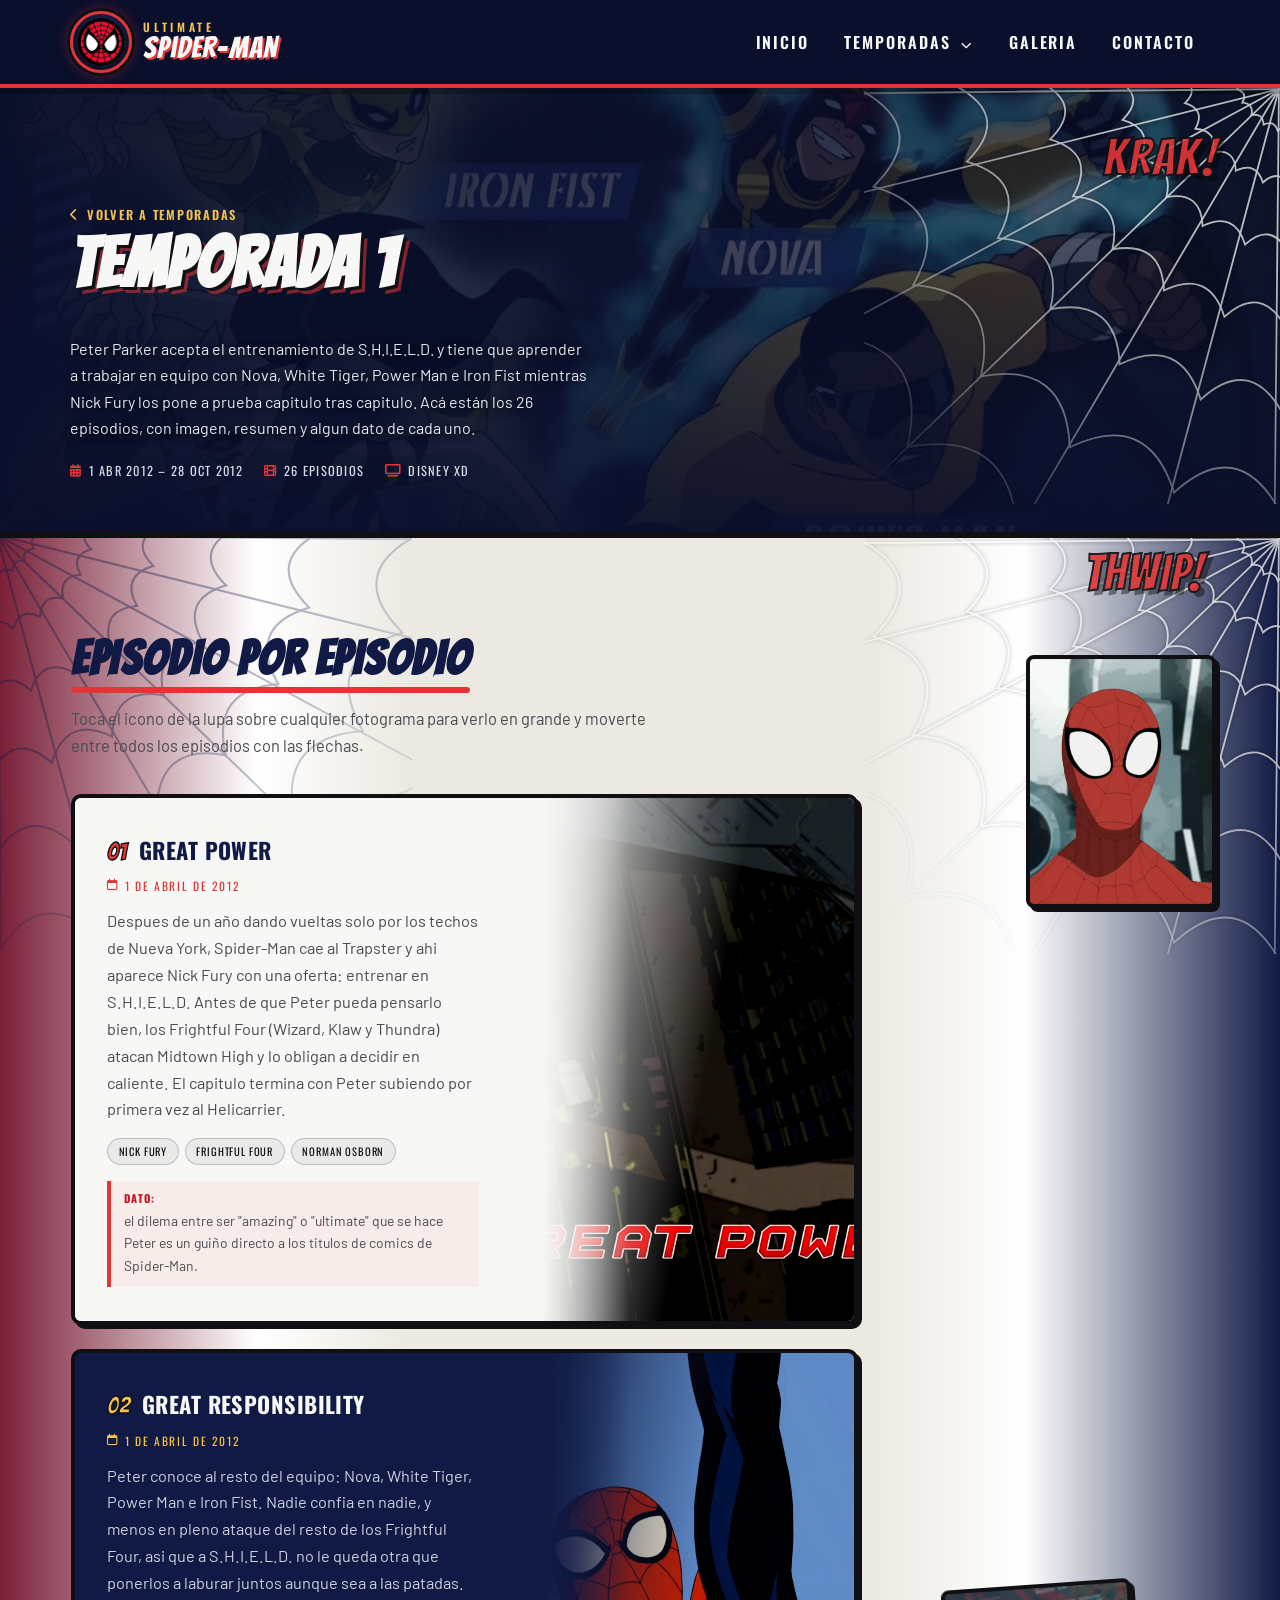
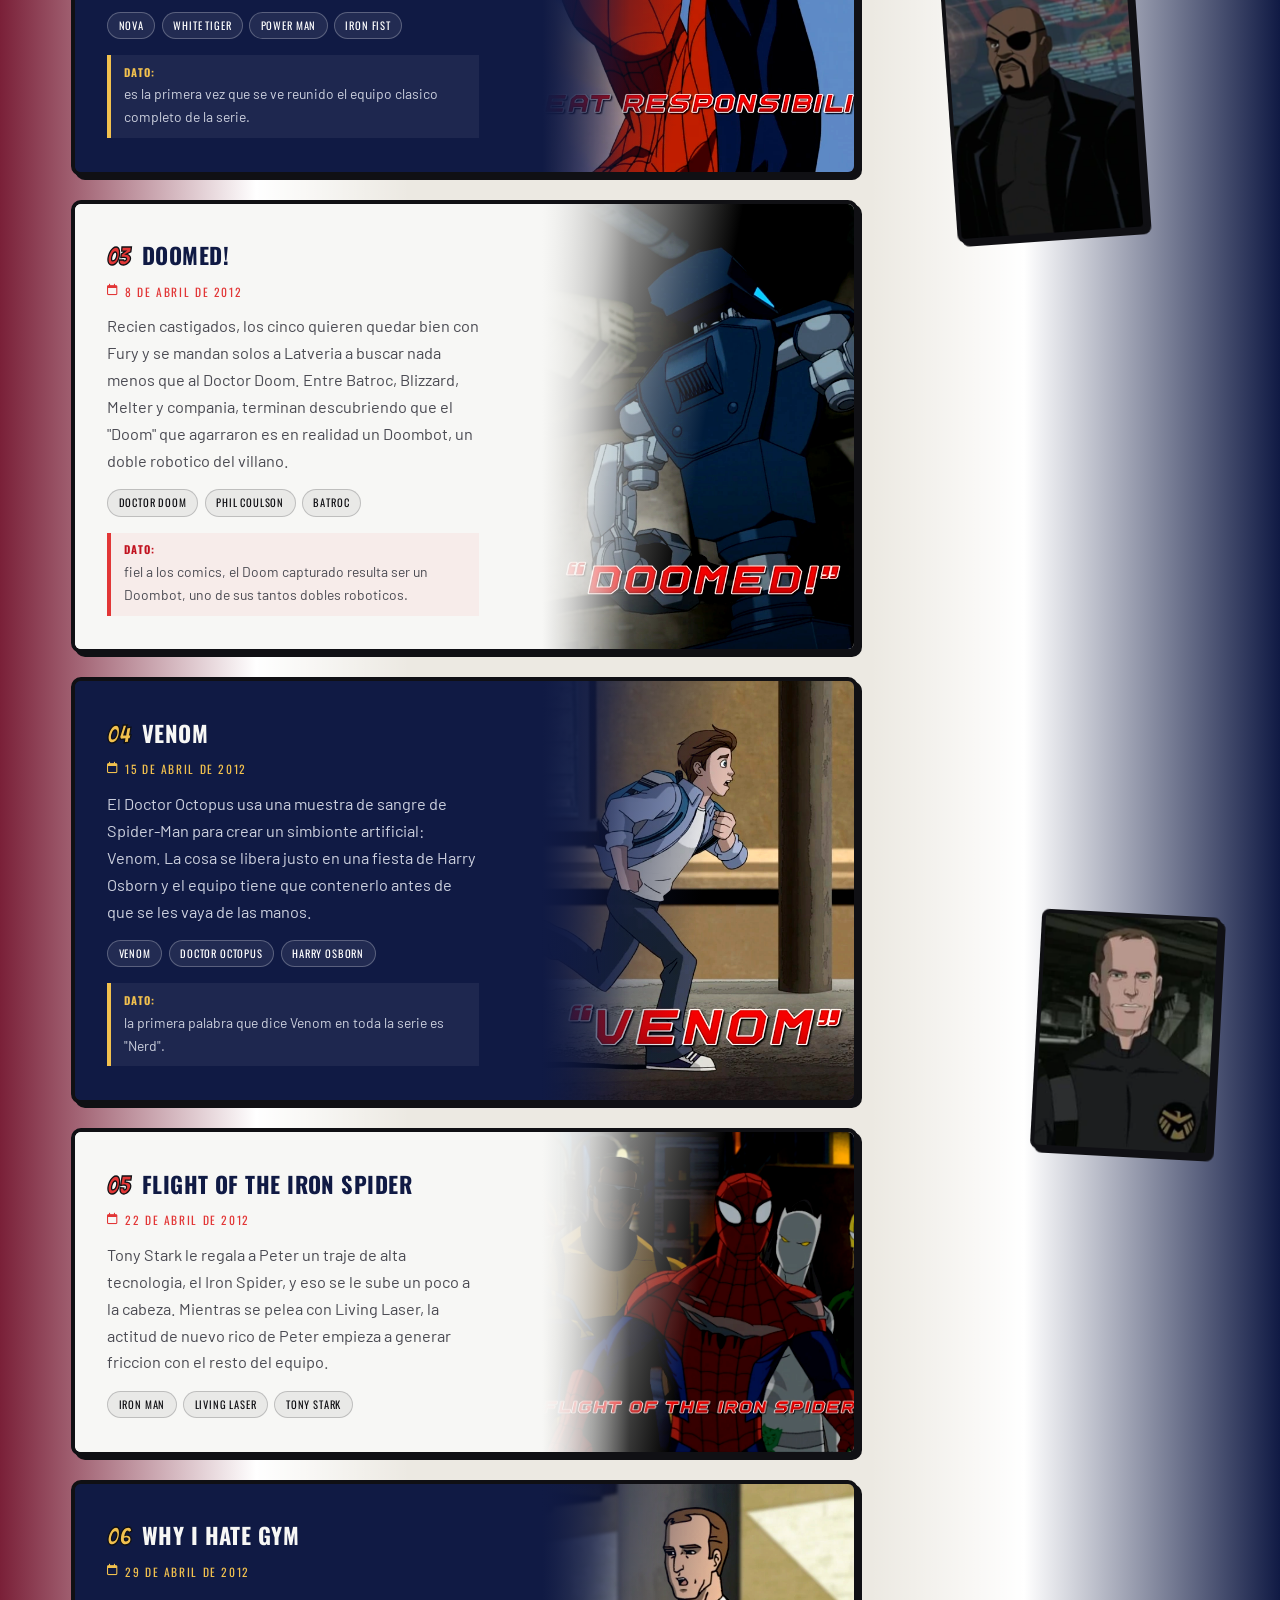
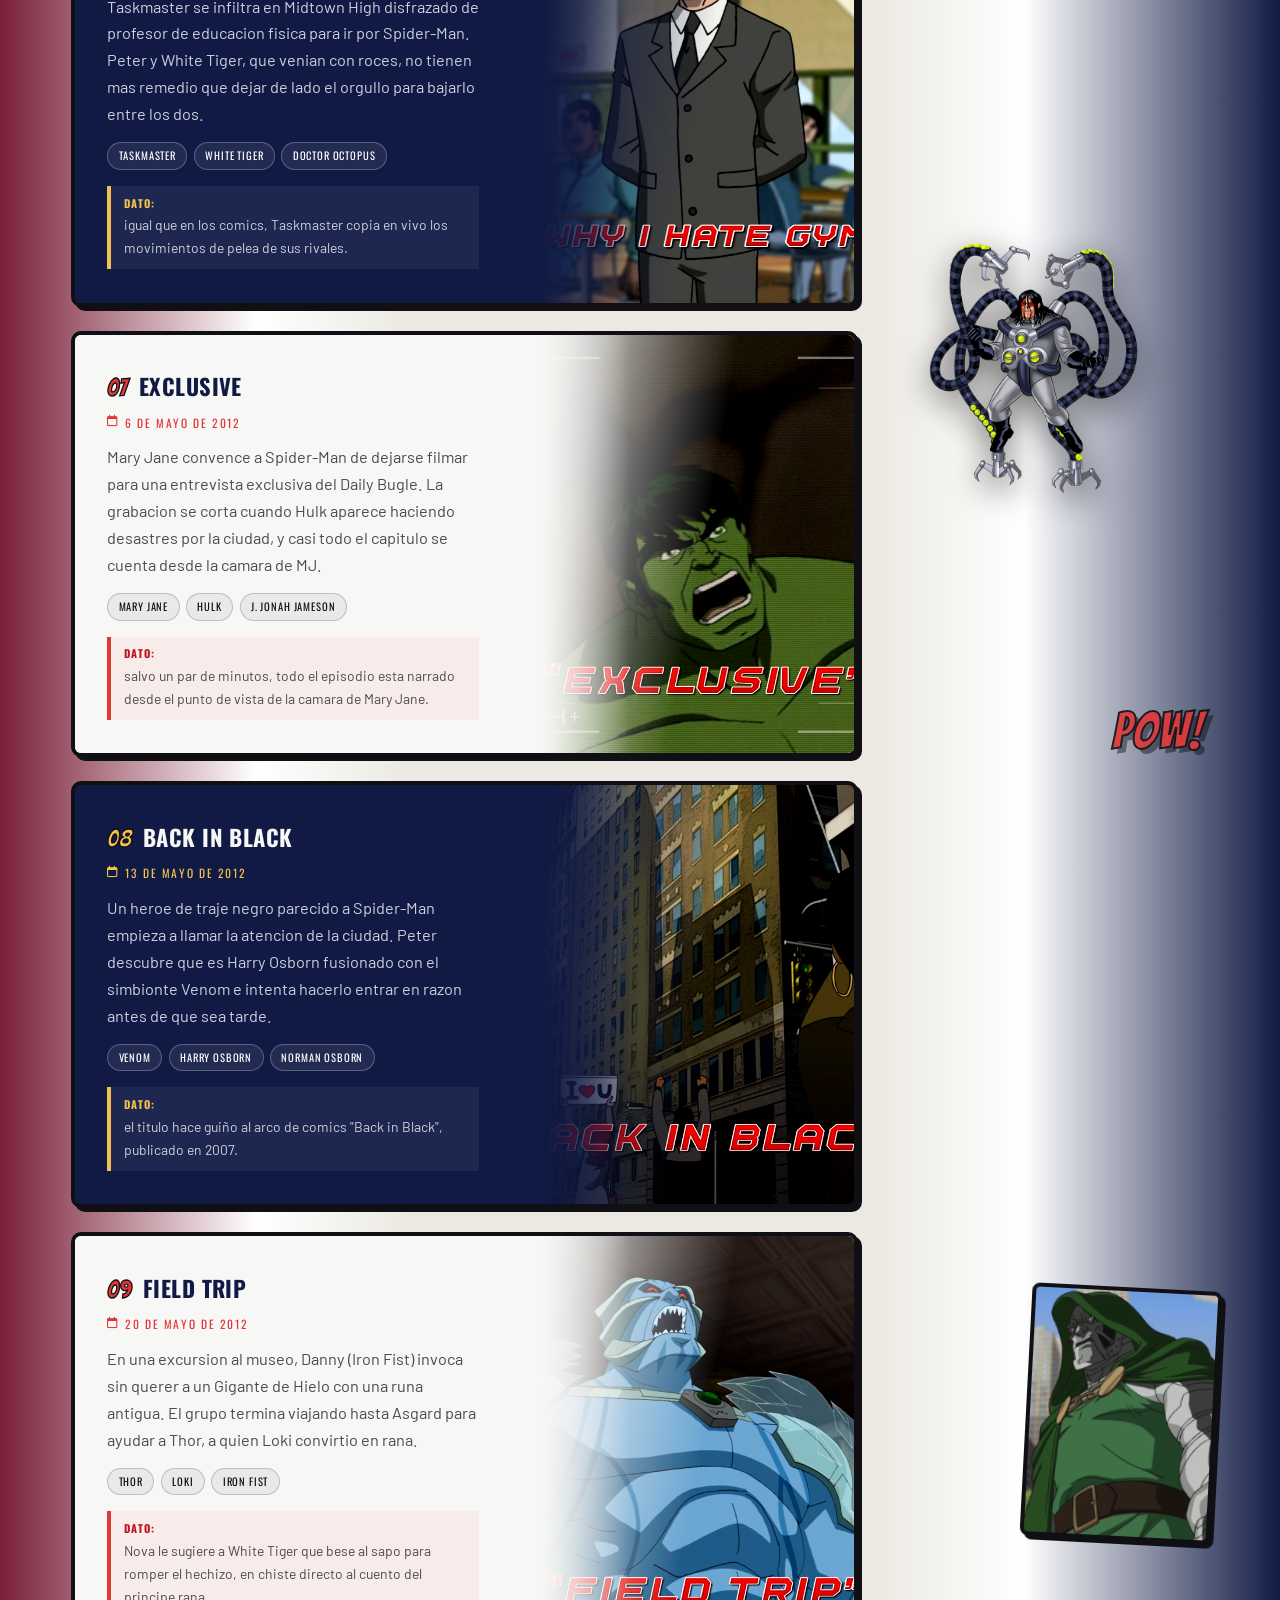
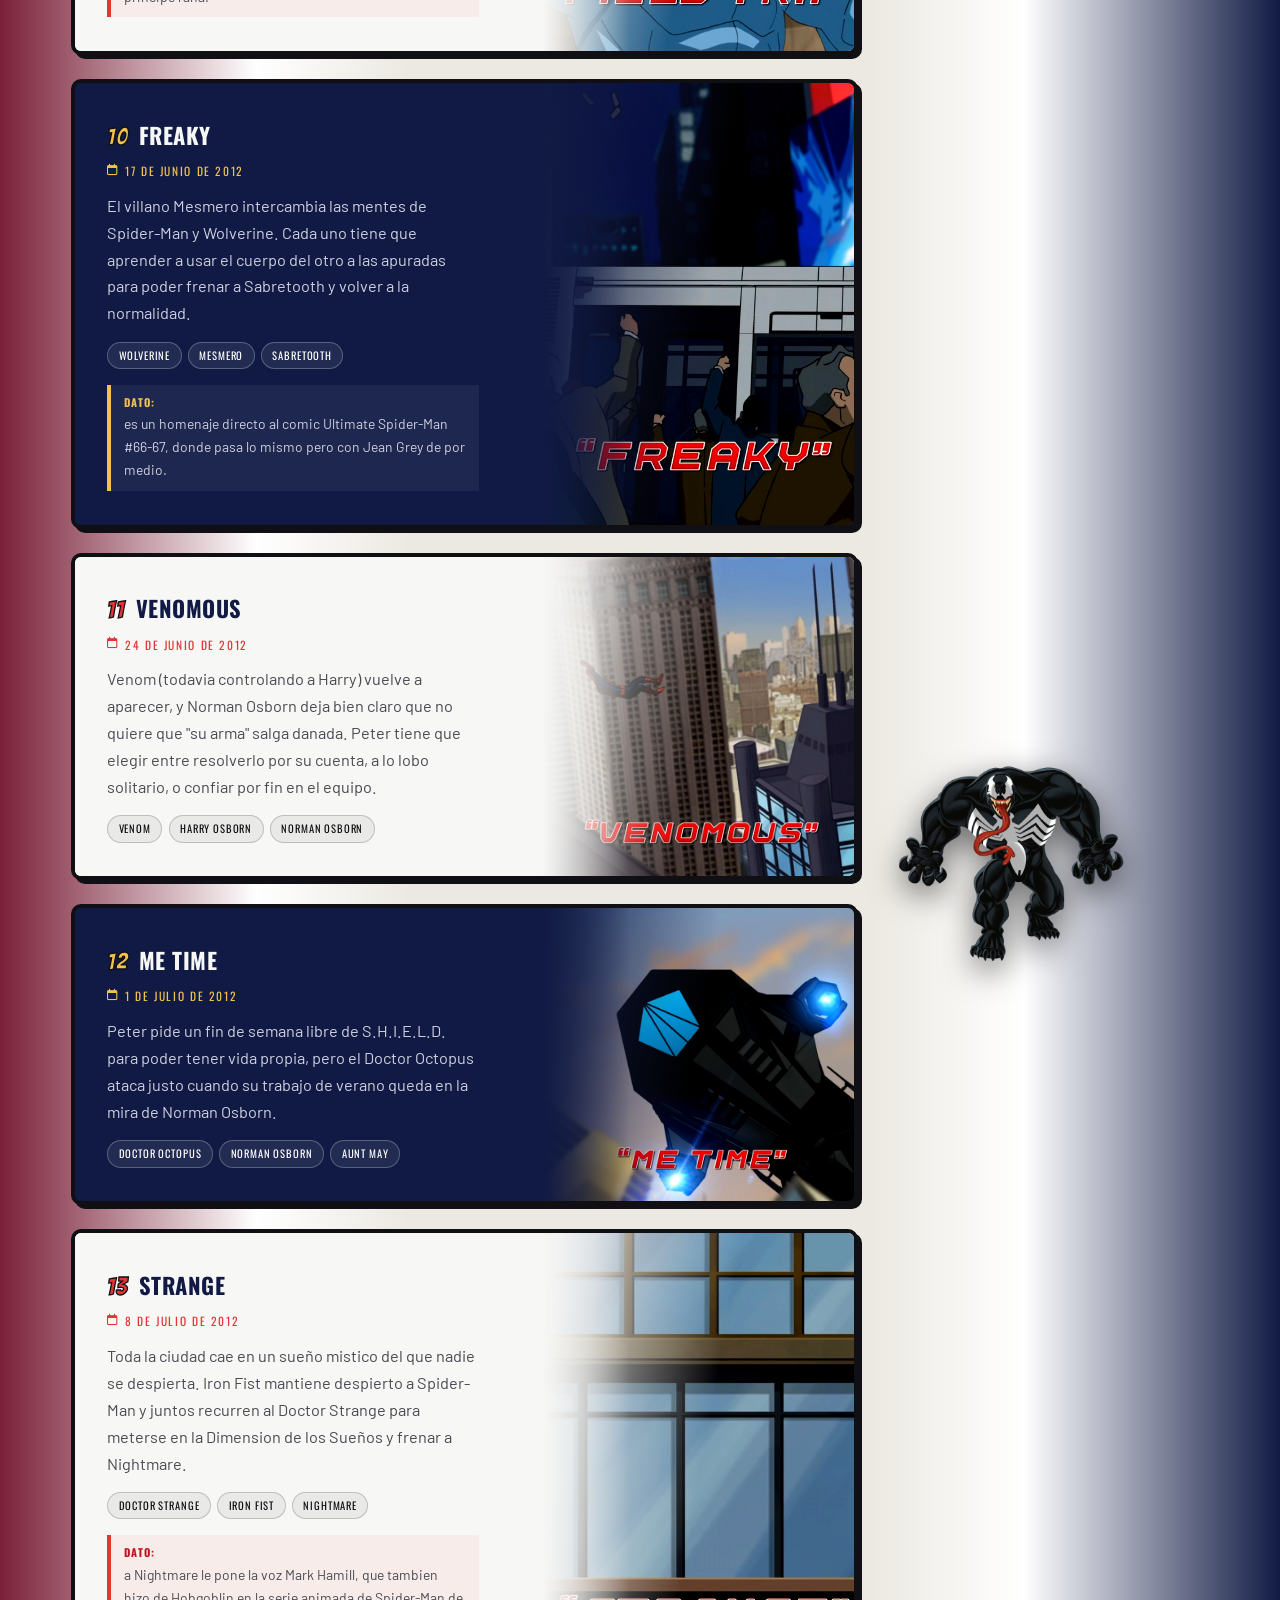
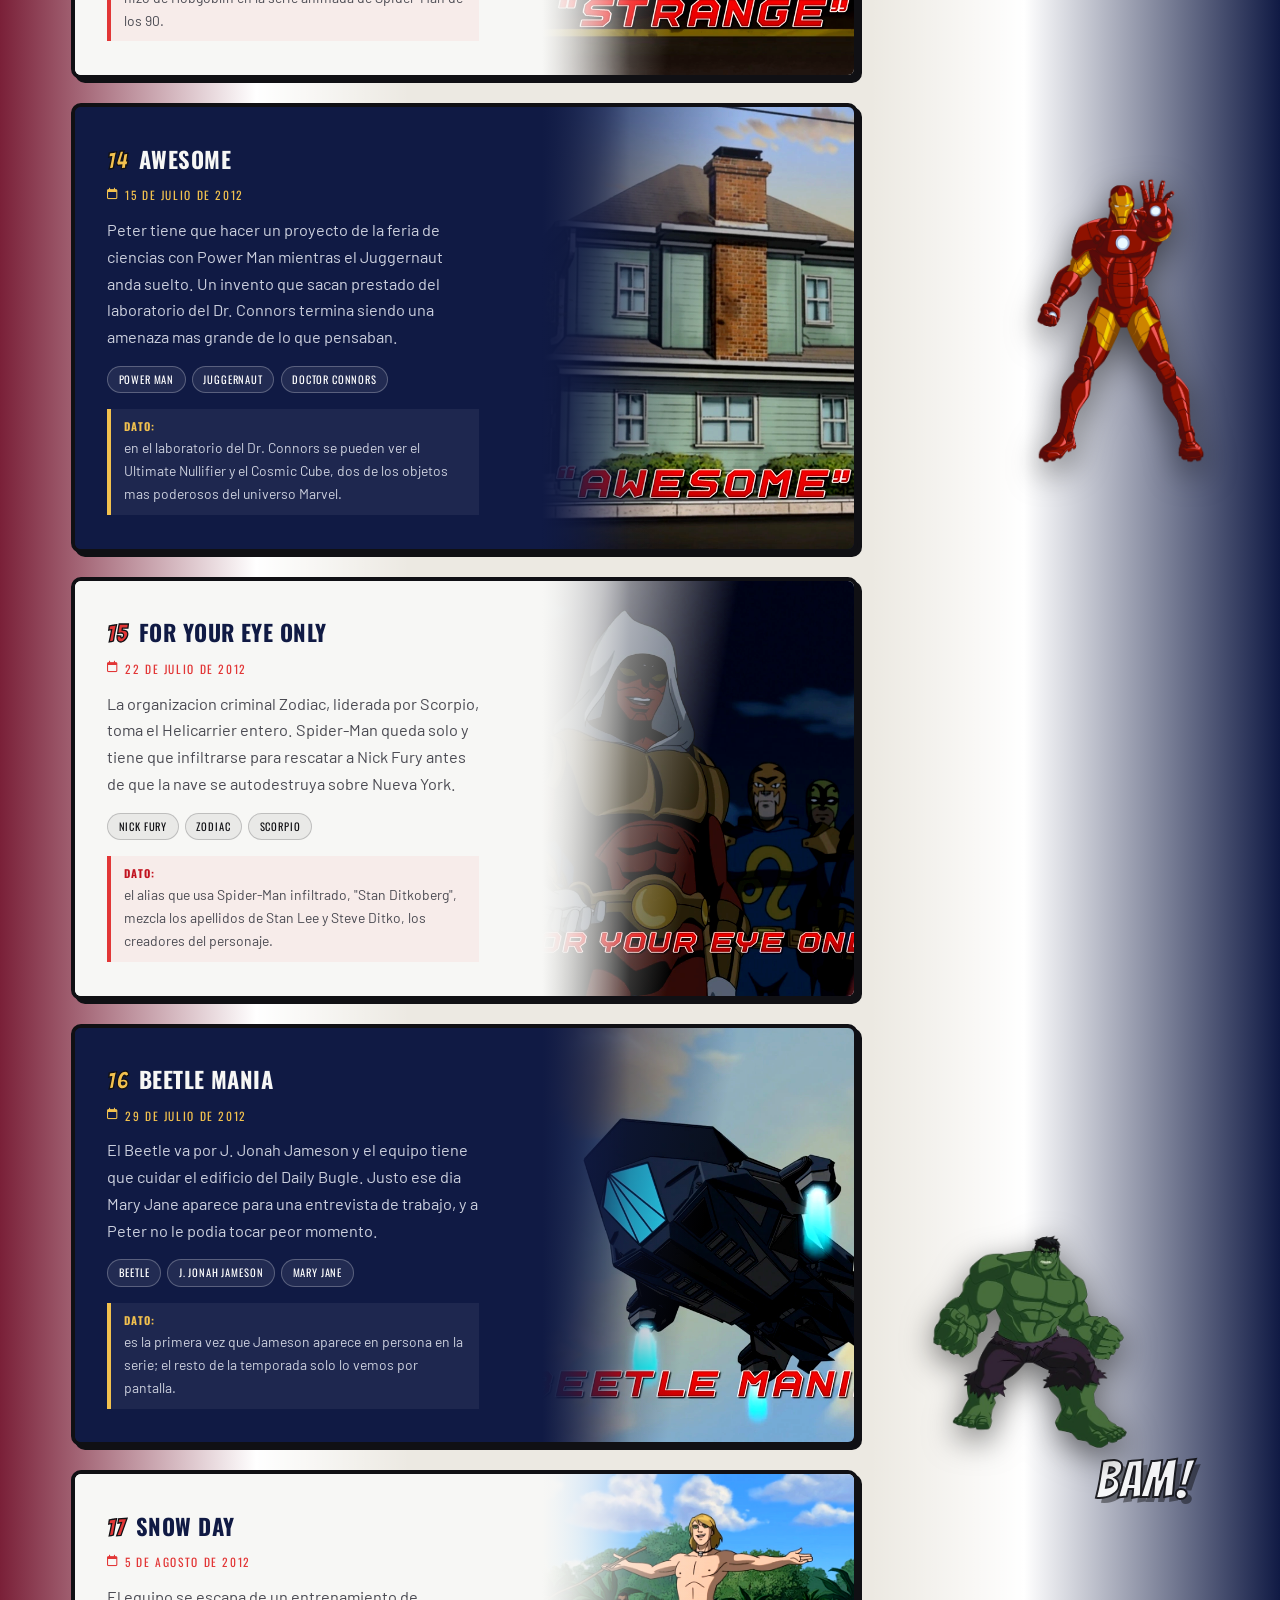
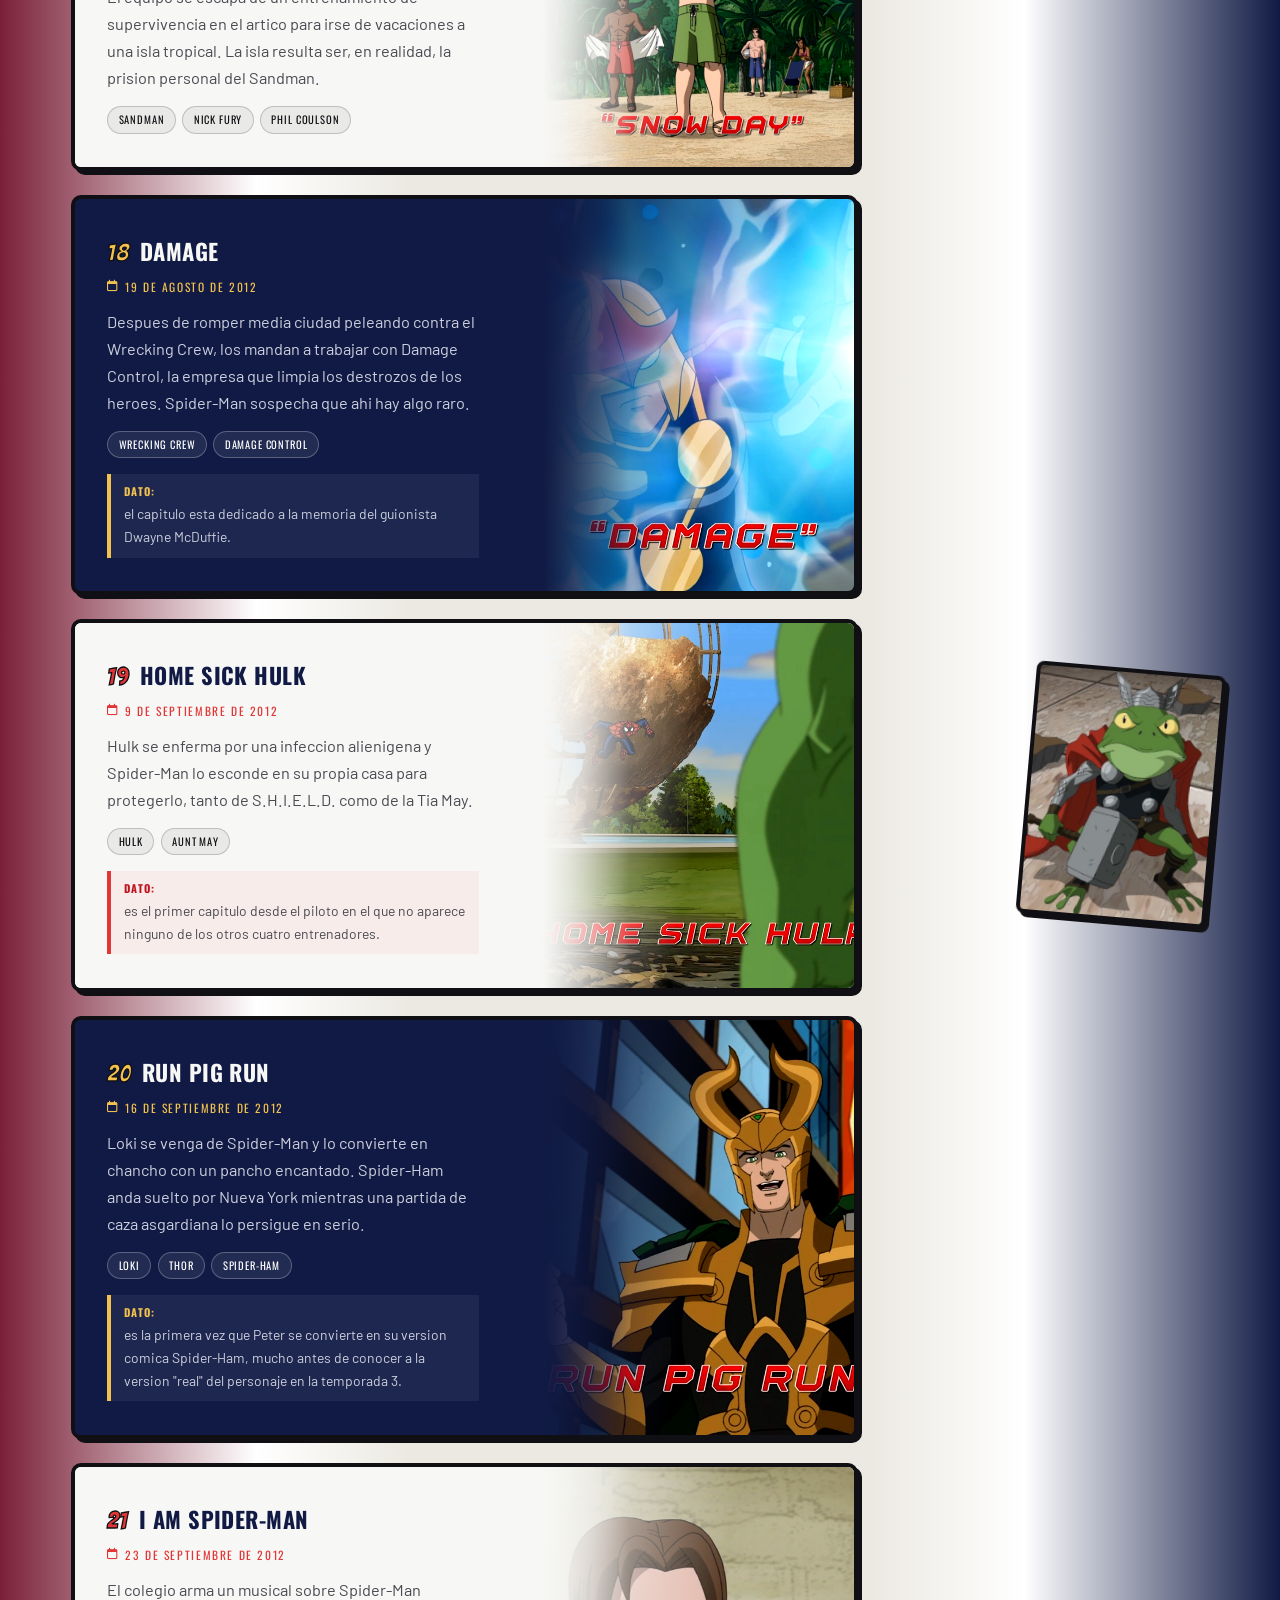
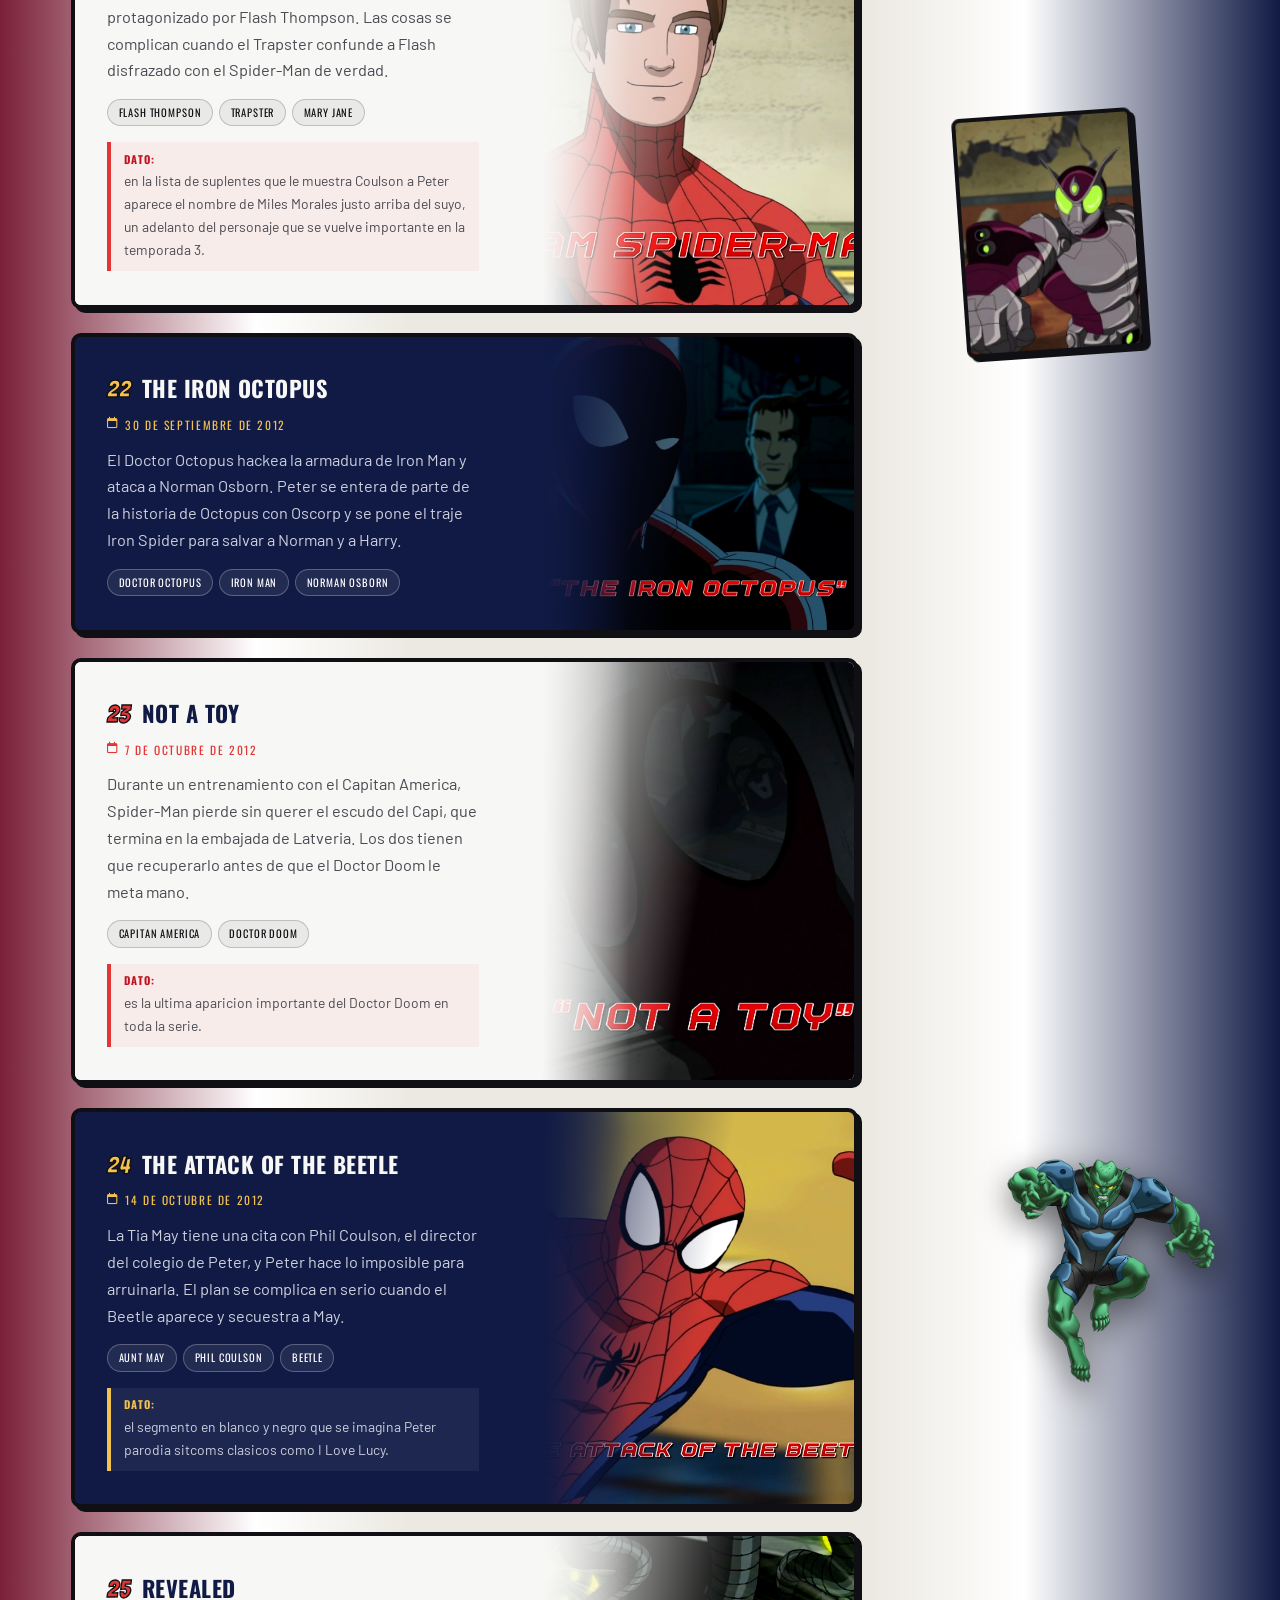
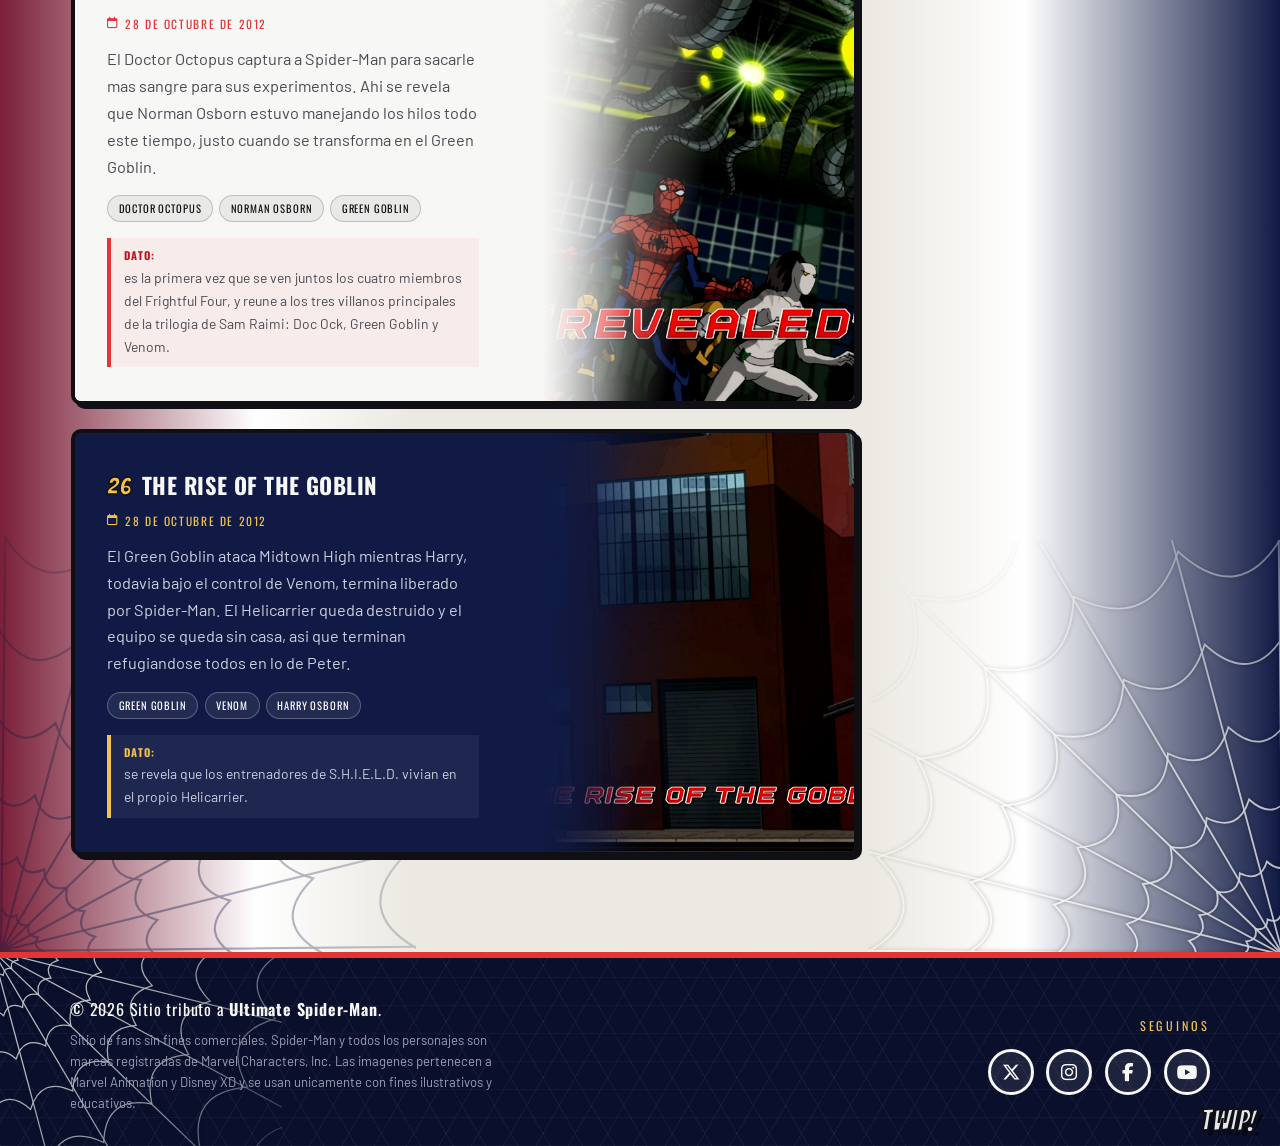
==== temporada-1.html @ b43d1f05 "Correccion Estructura" ====
<!DOCTYPE html>
<html lang="es">
<head>
  <meta charset="UTF-8">
  <meta name="viewport" content="width=device-width, initial-scale=1.0">
  <meta name="description" content="Temporada 1 de Ultimate Spider-Man (2012): los 26 episodios con imagenes, sinopsis y datos curiosos de cada uno.">
  <meta name="author" content="Julian Martinez">
  <title>Temporada 1 | Ultimate Spider-Man (2012)</title>

  <!-- Tipografias: Bangers (titulos comic) + Oswald (subtitulos) + Barlow (texto) -->
  <link rel="preconnect" href="https://fonts.googleapis.com">
  <link rel="preconnect" href="https://fonts.gstatic.com" crossorigin>
  <link href="https://fonts.googleapis.com/css2?family=Bangers&family=Oswald:wght@400;600;700&family=Barlow:ital,wght@0,400;0,500;0,700;1,400&display=swap" rel="stylesheet">

  <!-- FontAwesome (iconos) -->
  <link rel="stylesheet" href="https://cdnjs.cloudflare.com/ajax/libs/font-awesome/6.5.2/css/all.min.css">

  <!-- Hoja de estilos principal + la especifica de temporadas -->
  <link rel="stylesheet" href="css/estilos.css">
  <link rel="stylesheet" href="css/temporada.css">
  <link rel="icon" href="img/logo-chibi.webp" type="image/webp">
</head>
<body>

<a class="salto-contenido" href="#hero">Saltar al contenido</a>

<!-- ============ CABECERA ============ -->
<header class="encabezado" id="encabezado">
  <div class="contenedor encabezado__caja">

    <a class="logo" href="index.html#inicio" aria-label="Ultimate Spider-Man - Inicio">
      <span class="logo__circulo">
        <img src="img/logo-chibi.webp" alt="Mascara de Spider-Man dibujada">
      </span>
      <span class="logo__texto">
        <strong>Ultimate</strong>
        <em>Spider-Man</em>
      </span>
    </a>

    <button class="menu-btn" id="menuBtn" aria-expanded="false" aria-controls="navPrincipal" aria-label="Abrir menu de navegacion">
      <span class="menu-btn__barra"></span>
      <span class="menu-btn__barra"></span>
      <span class="menu-btn__barra"></span>
    </button>

    <nav class="nav" id="navPrincipal">
      <ul class="nav__lista">
        <li><a class="nav__enlace" href="index.html#inicio">Inicio</a></li>
        <li class="nav__item">
          <a class="nav__enlace" href="index.html#temporadas">Temporadas <i class="fa-solid fa-chevron-down nav__flecha" aria-hidden="true"></i></a>
          <ul class="nav__submenu" aria-label="Las cuatro temporadas">
            <li><a class="nav__subenlace" href="temporada-1.html" aria-current="page">Temporada 1</a></li>
            <li><a class="nav__subenlace" href="index.html#temporada-2">Temporada 2</a></li>
            <li><a class="nav__subenlace" href="index.html#temporada-3">Temporada 3</a></li>
            <li><a class="nav__subenlace" href="index.html#temporada-4">Temporada 4</a></li>
          </ul>
        </li>
        <li><a class="nav__enlace" href="index.html#galeria">Galeria</a></li>
        <li><a class="nav__enlace" href="index.html#contacto">Contacto</a></li>
      </ul>
    </nav>

  </div>
</header>

<main>

  <!-- ============ HERO DE LA TEMPORADA ============ -->
  <section class="temporada-hero" id="hero">
    <img class="temporada-hero__fondo"
         src="img/t1.jpg"
         data-respaldo="https://static.wikia.nocookie.net/thedailybugle/images/0/09/Classic_Team.jpg"
         alt="El equipo en el cuartel de S.H.I.E.L.D. en la temporada 1">
    <div class="temporada-hero__velo"></div>

    <span class="telarana telarana--sd telarana--l" aria-hidden="true"></span>
    <span class="onoma onoma--t1hero onoma--roja" aria-hidden="true">KRAK!</span>

    <div class="contenedor temporada-hero__caja">
      <a class="migas" href="index.html#temporadas"><i class="fa-solid fa-chevron-left" aria-hidden="true"></i> Volver a temporadas</a>

      <h1 class="temporada-hero__titulo">Temporada 1</h1>

      <p class="temporada-hero__texto">
        Peter Parker acepta el entrenamiento de S.H.I.E.L.D. y tiene que aprender a trabajar en equipo
        con Nova, White Tiger, Power Man e Iron Fist mientras Nick Fury los pone a prueba capitulo tras
        capitulo. Ac&aacute; est&aacute;n los 26 episodios, con imagen, resumen y algun dato de cada uno.
      </p>

      <ul class="temporada-hero__meta">
        <li><i class="fa-solid fa-calendar-days" aria-hidden="true"></i> 1 abr 2012 &ndash; 28 oct 2012</li>
        <li><i class="fa-solid fa-film" aria-hidden="true"></i> 26 episodios</li>
        <li><i class="fa-solid fa-tv" aria-hidden="true"></i> Disney XD</li>
      </ul>
    </div>
  </section>

  <!-- ============ EPISODIO POR EPISODIO ============ -->
  <section class="seccion seccion--clara" id="episodios">
    <span class="onoma onoma--t1lista onoma--roja" aria-hidden="true">THWIP!</span>

    <!-- Telaranas: siempre de a 2 por lado, una arriba y otra abajo.
         Izquierda (franja vino) usa la variante oscura (trazo azul); derecha
         (franja azul) usa la variante clara, si no el trazo se confunde con
         el fondo -->
    <span class="telarana telarana--si telarana--l telarana--oscura" aria-hidden="true"></span>
    <span class="telarana telarana--ii telarana--l telarana--oscura" aria-hidden="true"></span>
    <span class="telarana telarana--sd telarana--l" aria-hidden="true"></span>
    <span class="telarana telarana--id telarana--l" aria-hidden="true"></span>

    <!-- Onomatopeyas nuevas, entre los personajes de la derecha -->
    <span class="onoma onoma--t1elenco1 onoma--roja" aria-hidden="true">POW!</span>
    <span class="onoma onoma--t1elenco2 onoma--blanca" aria-hidden="true">BAM!</span>

    <!-- Elenco de la temporada: personajes flotantes a la derecha, recurrentes
         arriba y despues en orden de aparicion (igual que los Spider-Man del hero) -->
    <div class="aranas" aria-hidden="true">

      <figure class="arana arana--fija arana--panel arana--t1-spiderman">
        <span class="arana__foto"><img src="img/elenco-spiderman.webp"
             data-respaldo="https://static.wikia.nocookie.net/thedailybugle/images/0/06/Spider-Man_face.png"
             alt=""></span>
        <figcaption class="arana__nombre">Spider-Man</figcaption>
      </figure>

      <figure class="arana arana--fija arana--panel arana--t1-fury">
        <span class="arana__foto"><img src="img/elenco-fury.webp"
             data-respaldo="https://static.wikia.nocookie.net/thedailybugle/images/a/a3/Nicholas_Fury_USM_001.png"
             alt=""></span>
        <figcaption class="arana__nombre">Nick Fury</figcaption>
      </figure>

      <figure class="arana arana--fija arana--panel arana--t1-coulson">
        <span class="arana__foto"><img src="img/elenco-coulson.webp"
             data-respaldo="https://static.wikia.nocookie.net/thedailybugle/images/7/7d/Phil_Coulson_USM_02.jpg"
             alt=""></span>
        <figcaption class="arana__nombre">Phil Coulson</figcaption>
      </figure>

      <figure class="arana arana--fija arana--suelto arana--t1-ock">
        <img src="img/elenco-ock.webp"
             data-respaldo="https://static.wikia.nocookie.net/thedailybugle/images/7/7d/Doctor_Octopus.png"
             alt="">
        <figcaption class="arana__nombre">Doctor Octopus</figcaption>
      </figure>

      <figure class="arana arana--fija arana--panel arana--t1-doom">
        <span class="arana__foto"><img src="img/elenco-doom.webp"
             data-respaldo="https://static.wikia.nocookie.net/thedailybugle/images/3/3a/Drdoom.png"
             alt=""></span>
        <figcaption class="arana__nombre">Doctor Doom</figcaption>
      </figure>

      <figure class="arana arana--fija arana--suelto arana--t1-venom">
        <img src="img/elenco-venom.webp"
             data-respaldo="https://static.wikia.nocookie.net/thedailybugle/images/8/8a/Venom.png"
             alt="">
        <figcaption class="arana__nombre">Venom</figcaption>
      </figure>

      <figure class="arana arana--fija arana--suelto arana--t1-ironman">
        <img src="img/elenco-ironman.webp"
             data-respaldo="https://static.wikia.nocookie.net/thedailybugle/images/6/6e/Iron_Man_Mark_L_2.png"
             alt="">
        <figcaption class="arana__nombre">Iron Man</figcaption>
      </figure>

      <figure class="arana arana--fija arana--suelto arana--t1-hulk">
        <img src="img/elenco-hulk-panel-removebg-preview.png"
             data-respaldo="https://static.wikia.nocookie.net/thedailybugle/images/b/bd/Hulk_Guy.jpg"
             alt="">
        <figcaption class="arana__nombre">Hulk</figcaption>
      </figure>

      <figure class="arana arana--fija arana--panel arana--t1-thor">
        <span class="arana__foto"><img src="img/thor-rana.jpg"
             data-respaldo="https://i.pinimg.com/originals/b4/11/d1/b411d14ed9c19aae6df9fedf1b1436a5.jpg"
             alt=""></span>
        <figcaption class="arana__nombre">Thor</figcaption>
      </figure>

      <figure class="arana arana--fija arana--panel arana--t1-beetle">
        <span class="arana__foto"><img src="img/elenco-beetle.webp"
             data-respaldo="https://static.wikia.nocookie.net/thedailybugle/images/5/5d/Beetle_hy.png"
             alt=""></span>
        <figcaption class="arana__nombre">Beetle</figcaption>
      </figure>

      <figure class="arana arana--fija arana--suelto arana--t1-goblin">
        <img src="img/elenco-goblin.webp"
             data-respaldo="https://static.wikia.nocookie.net/thedailybugle/images/4/4c/The_Goblin_Art.png"
             alt="">
        <figcaption class="arana__nombre">Green Goblin</figcaption>
      </figure>

    </div>

    <div class="contenedor">
      <h2 class="titulo-seccion">Episodio por episodio</h2>
      <p class="bajada">
        Toca el icono de la lupa sobre cualquier fotograma para verlo en grande y moverte entre todos
        los episodios con las flechas.
      </p>

      <div class="capitulos">

        <article class="capitulo" id="t1e01">
          <button type="button" class="capitulo__fondo" data-texto="1. Great Power">
            <img src="img/t1-ep01.webp" data-respaldo="https://static.wikia.nocookie.net/thedailybugle/images/e/e3/Https---pbs.twimg.com-media-Gm7QeBIbsAAOkEg%3Fformat%3Djpg%26name%3Dlarge.png/revision/latest?cb=20250327191343" alt="Fotograma del episodio 1, Great Power">
          </button>
          <div class="capitulo__velo" aria-hidden="true"></div>
          <div class="capitulo__cuerpo">
            <div class="capitulo__cabecera">
              <span class="capitulo__num" aria-hidden="true">01</span>
              <h3 class="capitulo__titulo">Great Power</h3>
            </div>
            <p class="capitulo__fecha"><i class="fa-regular fa-calendar" aria-hidden="true"></i> 1 de abril de 2012</p>
            <p class="capitulo__desc">
              Despues de un a&ntilde;o dando vueltas solo por los techos de Nueva York, Spider-Man cae al Trapster
              y ahi aparece Nick Fury con una oferta: entrenar en S.H.I.E.L.D. Antes de que Peter pueda
              pensarlo bien, los Frightful Four (Wizard, Klaw y Thundra) atacan Midtown High y lo obligan a
              decidir en caliente. El capitulo termina con Peter subiendo por primera vez al Helicarrier.
            </p>
            <ul class="capitulo__etiquetas">
              <li>Nick Fury</li>
              <li>Frightful Four</li>
              <li>Norman Osborn</li>
            </ul>
            <p class="capitulo__dato"><strong>Dato:</strong> el dilema entre ser "amazing" o "ultimate" que
              se hace Peter es un gui&ntilde;o directo a los titulos de comics de Spider-Man.</p>
          </div>
        </article>

        <article class="capitulo capitulo--oscura" id="t1e02">
          <button type="button" class="capitulo__fondo" data-texto="2. Great Responsibility">
            <img src="img/t1-ep02.webp" data-respaldo="https://static.wikia.nocookie.net/thedailybugle/images/0/03/Https---pbs.twimg.com-media-Gm7QiGAbYAIZyr6%3Fformat%3Djpg%26name%3Dlarge.png/revision/latest?cb=20250327191606" alt="Fotograma del episodio 2, Great Responsibility">
          </button>
          <div class="capitulo__velo" aria-hidden="true"></div>
          <div class="capitulo__cuerpo">
            <div class="capitulo__cabecera">
              <span class="capitulo__num" aria-hidden="true">02</span>
              <h3 class="capitulo__titulo">Great Responsibility</h3>
            </div>
            <p class="capitulo__fecha"><i class="fa-regular fa-calendar" aria-hidden="true"></i> 1 de abril de 2012</p>
            <p class="capitulo__desc">
              Peter conoce al resto del equipo: Nova, White Tiger, Power Man e Iron Fist. Nadie confia en
              nadie, y menos en pleno ataque del resto de los Frightful Four, asi que a S.H.I.E.L.D. no le
              queda otra que ponerlos a laburar juntos aunque sea a las patadas.
            </p>
            <ul class="capitulo__etiquetas">
              <li>Nova</li>
              <li>White Tiger</li>
              <li>Power Man</li>
              <li>Iron Fist</li>
            </ul>
            <p class="capitulo__dato"><strong>Dato:</strong> es la primera vez que se ve reunido el equipo
              clasico completo de la serie.</p>
          </div>
        </article>

        <article class="capitulo" id="t1e03">
          <button type="button" class="capitulo__fondo" data-texto="3. Doomed!">
            <img src="img/t1-ep03.webp" data-respaldo="https://static.wikia.nocookie.net/thedailybugle/images/0/03/Https---pbs.twimg.com-media-Gm7QnB0bMAA0FyG%3Fformat%3Djpg%26name%3Dlarge.png/revision/latest?cb=20250327191812" alt="Fotograma del episodio 3, Doomed!">
          </button>
          <div class="capitulo__velo" aria-hidden="true"></div>
          <div class="capitulo__cuerpo">
            <div class="capitulo__cabecera">
              <span class="capitulo__num" aria-hidden="true">03</span>
              <h3 class="capitulo__titulo">Doomed!</h3>
            </div>
            <p class="capitulo__fecha"><i class="fa-regular fa-calendar" aria-hidden="true"></i> 8 de abril de 2012</p>
            <p class="capitulo__desc">
              Recien castigados, los cinco quieren quedar bien con Fury y se mandan solos a Latveria a
              buscar nada menos que al Doctor Doom. Entre Batroc, Blizzard, Melter y compania, terminan
              descubriendo que el "Doom" que agarraron es en realidad un Doombot, un doble robotico del
              villano.
            </p>
            <ul class="capitulo__etiquetas">
              <li>Doctor Doom</li>
              <li>Phil Coulson</li>
              <li>Batroc</li>
            </ul>
            <p class="capitulo__dato"><strong>Dato:</strong> fiel a los comics, el Doom capturado resulta
              ser un Doombot, uno de sus tantos dobles roboticos.</p>
          </div>
        </article>

        <article class="capitulo capitulo--oscura" id="t1e04">
          <button type="button" class="capitulo__fondo" data-texto="4. Venom">
            <img src="img/t1-ep04.webp" data-respaldo="https://static.wikia.nocookie.net/thedailybugle/images/3/33/Https---pbs.twimg.com-media-Gm7QrwHbYAYHJvQ%3Fformat%3Djpg%26name%3Dlarge.png/revision/latest?cb=20250327192006" alt="Fotograma del episodio 4, Venom">
          </button>
          <div class="capitulo__velo" aria-hidden="true"></div>
          <div class="capitulo__cuerpo">
            <div class="capitulo__cabecera">
              <span class="capitulo__num" aria-hidden="true">04</span>
              <h3 class="capitulo__titulo">Venom</h3>
            </div>
            <p class="capitulo__fecha"><i class="fa-regular fa-calendar" aria-hidden="true"></i> 15 de abril de 2012</p>
            <p class="capitulo__desc">
              El Doctor Octopus usa una muestra de sangre de Spider-Man para crear un simbionte artificial:
              Venom. La cosa se libera justo en una fiesta de Harry Osborn y el equipo tiene que contenerlo
              antes de que se les vaya de las manos.
            </p>
            <ul class="capitulo__etiquetas">
              <li>Venom</li>
              <li>Doctor Octopus</li>
              <li>Harry Osborn</li>
            </ul>
            <p class="capitulo__dato"><strong>Dato:</strong> la primera palabra que dice Venom en toda la
              serie es "Nerd".</p>
          </div>
        </article>

        <article class="capitulo" id="t1e05">
          <button type="button" class="capitulo__fondo" data-texto="5. Flight of the Iron Spider">
            <img src="img/t1-ep05.webp" data-respaldo="https://static.wikia.nocookie.net/thedailybugle/images/b/b2/Https---pbs.twimg.com-media-Gm7QxeWbYAEFObm%3Fformat%3Djpg%26name%3Dlarge.png/revision/latest?cb=20250327192221" alt="Fotograma del episodio 5, Flight of the Iron Spider">
          </button>
          <div class="capitulo__velo" aria-hidden="true"></div>
          <div class="capitulo__cuerpo">
            <div class="capitulo__cabecera">
              <span class="capitulo__num" aria-hidden="true">05</span>
              <h3 class="capitulo__titulo">Flight of the Iron Spider</h3>
            </div>
            <p class="capitulo__fecha"><i class="fa-regular fa-calendar" aria-hidden="true"></i> 22 de abril de 2012</p>
            <p class="capitulo__desc">
              Tony Stark le regala a Peter un traje de alta tecnologia, el Iron Spider, y eso se le sube un
              poco a la cabeza. Mientras se pelea con Living Laser, la actitud de nuevo rico de Peter
              empieza a generar friccion con el resto del equipo.
            </p>
            <ul class="capitulo__etiquetas">
              <li>Iron Man</li>
              <li>Living Laser</li>
              <li>Tony Stark</li>
            </ul>
          </div>
        </article>

        <article class="capitulo capitulo--oscura" id="t1e06">
          <button type="button" class="capitulo__fondo" data-texto="6. Why I Hate Gym">
            <img src="img/t1-ep06.webp" data-respaldo="https://static.wikia.nocookie.net/thedailybugle/images/4/4b/Https---pbs.twimg.com-media-Gm7Q2FSbYAIQIsC%3Fformat%3Djpg%26name%3Dlarge.png/revision/latest?cb=20250327192407" alt="Fotograma del episodio 6, Why I Hate Gym">
          </button>
          <div class="capitulo__velo" aria-hidden="true"></div>
          <div class="capitulo__cuerpo">
            <div class="capitulo__cabecera">
              <span class="capitulo__num" aria-hidden="true">06</span>
              <h3 class="capitulo__titulo">Why I Hate Gym</h3>
            </div>
            <p class="capitulo__fecha"><i class="fa-regular fa-calendar" aria-hidden="true"></i> 29 de abril de 2012</p>
            <p class="capitulo__desc">
              Taskmaster se infiltra en Midtown High disfrazado de profesor de educacion fisica para ir por
              Spider-Man. Peter y White Tiger, que venian con roces, no tienen mas remedio que dejar de lado
              el orgullo para bajarlo entre los dos.
            </p>
            <ul class="capitulo__etiquetas">
              <li>Taskmaster</li>
              <li>White Tiger</li>
              <li>Doctor Octopus</li>
            </ul>
            <p class="capitulo__dato"><strong>Dato:</strong> igual que en los comics, Taskmaster copia en
              vivo los movimientos de pelea de sus rivales.</p>
          </div>
        </article>

        <article class="capitulo" id="t1e07">
          <button type="button" class="capitulo__fondo" data-texto="7. Exclusive">
            <img src="img/t1-ep07.webp" data-respaldo="https://static.wikia.nocookie.net/thedailybugle/images/5/59/Https---pbs.twimg.com-media-Gm7Q6MVbcAAyMx_%3Fformat%3Djpg%26name%3Dlarge.png/revision/latest?cb=20250327192701" alt="Fotograma del episodio 7, Exclusive">
          </button>
          <div class="capitulo__velo" aria-hidden="true"></div>
          <div class="capitulo__cuerpo">
            <div class="capitulo__cabecera">
              <span class="capitulo__num" aria-hidden="true">07</span>
              <h3 class="capitulo__titulo">Exclusive</h3>
            </div>
            <p class="capitulo__fecha"><i class="fa-regular fa-calendar" aria-hidden="true"></i> 6 de mayo de 2012</p>
            <p class="capitulo__desc">
              Mary Jane convence a Spider-Man de dejarse filmar para una entrevista exclusiva del Daily
              Bugle. La grabacion se corta cuando Hulk aparece haciendo desastres por la ciudad, y casi todo
              el capitulo se cuenta desde la camara de MJ.
            </p>
            <ul class="capitulo__etiquetas">
              <li>Mary Jane</li>
              <li>Hulk</li>
              <li>J. Jonah Jameson</li>
            </ul>
            <p class="capitulo__dato"><strong>Dato:</strong> salvo un par de minutos, todo el episodio esta
              narrado desde el punto de vista de la camara de Mary Jane.</p>
          </div>
        </article>

        <article class="capitulo capitulo--oscura" id="t1e08">
          <button type="button" class="capitulo__fondo" data-texto="8. Back in Black">
            <img src="img/t1-ep08.webp" data-respaldo="https://static.wikia.nocookie.net/thedailybugle/images/9/99/Https---pbs.twimg.com-media-Gm7RAQ9bYAAXU2A%3Fformat%3Djpg%26name%3Dlarge.png/revision/latest?cb=20250327193806" alt="Fotograma del episodio 8, Back in Black">
          </button>
          <div class="capitulo__velo" aria-hidden="true"></div>
          <div class="capitulo__cuerpo">
            <div class="capitulo__cabecera">
              <span class="capitulo__num" aria-hidden="true">08</span>
              <h3 class="capitulo__titulo">Back in Black</h3>
            </div>
            <p class="capitulo__fecha"><i class="fa-regular fa-calendar" aria-hidden="true"></i> 13 de mayo de 2012</p>
            <p class="capitulo__desc">
              Un heroe de traje negro parecido a Spider-Man empieza a llamar la atencion de la ciudad. Peter
              descubre que es Harry Osborn fusionado con el simbionte Venom e intenta hacerlo entrar en
              razon antes de que sea tarde.
            </p>
            <ul class="capitulo__etiquetas">
              <li>Venom</li>
              <li>Harry Osborn</li>
              <li>Norman Osborn</li>
            </ul>
            <p class="capitulo__dato"><strong>Dato:</strong> el titulo hace gui&ntilde;o al arco de comics
              "Back in Black", publicado en 2007.</p>
          </div>
        </article>

        <article class="capitulo" id="t1e09">
          <button type="button" class="capitulo__fondo" data-texto="9. Field Trip">
            <img src="img/t1-ep09.webp" data-respaldo="https://static.wikia.nocookie.net/thedailybugle/images/2/27/Https---pbs.twimg.com-media-Gm7RFrQbYAID6-l%3Fformat%3Djpg%26name%3Dlarge.png/revision/latest?cb=20250327194011" alt="Fotograma del episodio 9, Field Trip">
          </button>
          <div class="capitulo__velo" aria-hidden="true"></div>
          <div class="capitulo__cuerpo">
            <div class="capitulo__cabecera">
              <span class="capitulo__num" aria-hidden="true">09</span>
              <h3 class="capitulo__titulo">Field Trip</h3>
            </div>
            <p class="capitulo__fecha"><i class="fa-regular fa-calendar" aria-hidden="true"></i> 20 de mayo de 2012</p>
            <p class="capitulo__desc">
              En una excursion al museo, Danny (Iron Fist) invoca sin querer a un Gigante de Hielo con una
              runa antigua. El grupo termina viajando hasta Asgard para ayudar a Thor, a quien Loki
              convirtio en rana.
            </p>
            <ul class="capitulo__etiquetas">
              <li>Thor</li>
              <li>Loki</li>
              <li>Iron Fist</li>
            </ul>
            <p class="capitulo__dato"><strong>Dato:</strong> Nova le sugiere a White Tiger que bese al sapo
              para romper el hechizo, en chiste directo al cuento del principe rana.</p>
          </div>
        </article>

        <article class="capitulo capitulo--oscura" id="t1e10">
          <button type="button" class="capitulo__fondo" data-texto="10. Freaky">
            <img src="img/t1-ep10.webp" data-respaldo="https://static.wikia.nocookie.net/thedailybugle/images/c/c6/Https---pbs.twimg.com-media-Gm7RKb2bYAQUucK%3Fformat%3Djpg%26name%3Dlarge.png/revision/latest?cb=20250327194448" alt="Fotograma del episodio 10, Freaky">
          </button>
          <div class="capitulo__velo" aria-hidden="true"></div>
          <div class="capitulo__cuerpo">
            <div class="capitulo__cabecera">
              <span class="capitulo__num" aria-hidden="true">10</span>
              <h3 class="capitulo__titulo">Freaky</h3>
            </div>
            <p class="capitulo__fecha"><i class="fa-regular fa-calendar" aria-hidden="true"></i> 17 de junio de 2012</p>
            <p class="capitulo__desc">
              El villano Mesmero intercambia las mentes de Spider-Man y Wolverine. Cada uno tiene que
              aprender a usar el cuerpo del otro a las apuradas para poder frenar a Sabretooth y volver a la
              normalidad.
            </p>
            <ul class="capitulo__etiquetas">
              <li>Wolverine</li>
              <li>Mesmero</li>
              <li>Sabretooth</li>
            </ul>
            <p class="capitulo__dato"><strong>Dato:</strong> es un homenaje directo al comic Ultimate
              Spider-Man #66-67, donde pasa lo mismo pero con Jean Grey de por medio.</p>
          </div>
        </article>

        <article class="capitulo" id="t1e11">
          <button type="button" class="capitulo__fondo" data-texto="11. Venomous">
            <img src="img/t1-ep11.webp" data-respaldo="https://static.wikia.nocookie.net/thedailybugle/images/f/fb/Https---pbs.twimg.com-media-Gm7RP_fbYAACnok%3Fformat%3Djpg%26name%3Dlarge.png/revision/latest?cb=20250327205212" alt="Fotograma del episodio 11, Venomous">
          </button>
          <div class="capitulo__velo" aria-hidden="true"></div>
          <div class="capitulo__cuerpo">
            <div class="capitulo__cabecera">
              <span class="capitulo__num" aria-hidden="true">11</span>
              <h3 class="capitulo__titulo">Venomous</h3>
            </div>
            <p class="capitulo__fecha"><i class="fa-regular fa-calendar" aria-hidden="true"></i> 24 de junio de 2012</p>
            <p class="capitulo__desc">
              Venom (todavia controlando a Harry) vuelve a aparecer, y Norman Osborn deja bien claro que no
              quiere que "su arma" salga danada. Peter tiene que elegir entre resolverlo por su cuenta, a lo
              lobo solitario, o confiar por fin en el equipo.
            </p>
            <ul class="capitulo__etiquetas">
              <li>Venom</li>
              <li>Harry Osborn</li>
              <li>Norman Osborn</li>
            </ul>
          </div>
        </article>

        <article class="capitulo capitulo--oscura" id="t1e12">
          <button type="button" class="capitulo__fondo" data-texto="12. Me Time">
            <img src="img/t1-ep12.webp" data-respaldo="https://static.wikia.nocookie.net/thedailybugle/images/b/b4/Https---pbs.twimg.com-media-Gm7RV3rbYAIEGzo%3Fformat%3Djpg%26name%3Dlarge.png/revision/latest?cb=20250327205400" alt="Fotograma del episodio 12, Me Time">
          </button>
          <div class="capitulo__velo" aria-hidden="true"></div>
          <div class="capitulo__cuerpo">
            <div class="capitulo__cabecera">
              <span class="capitulo__num" aria-hidden="true">12</span>
              <h3 class="capitulo__titulo">Me Time</h3>
            </div>
            <p class="capitulo__fecha"><i class="fa-regular fa-calendar" aria-hidden="true"></i> 1 de julio de 2012</p>
            <p class="capitulo__desc">
              Peter pide un fin de semana libre de S.H.I.E.L.D. para poder tener vida propia, pero el Doctor
              Octopus ataca justo cuando su trabajo de verano queda en la mira de Norman Osborn.
            </p>
            <ul class="capitulo__etiquetas">
              <li>Doctor Octopus</li>
              <li>Norman Osborn</li>
              <li>Aunt May</li>
            </ul>
          </div>
        </article>

        <article class="capitulo" id="t1e13">
          <button type="button" class="capitulo__fondo" data-texto="13. Strange">
            <img src="img/t1-ep13.webp" data-respaldo="https://static.wikia.nocookie.net/thedailybugle/images/b/bd/Https---pbs.twimg.com-media-Gm7RaIabYAIKB5M%3Fformat%3Djpg%26name%3Dlarge.png/revision/latest?cb=20250327205601" alt="Fotograma del episodio 13, Strange">
          </button>
          <div class="capitulo__velo" aria-hidden="true"></div>
          <div class="capitulo__cuerpo">
            <div class="capitulo__cabecera">
              <span class="capitulo__num" aria-hidden="true">13</span>
              <h3 class="capitulo__titulo">Strange</h3>
            </div>
            <p class="capitulo__fecha"><i class="fa-regular fa-calendar" aria-hidden="true"></i> 8 de julio de 2012</p>
            <p class="capitulo__desc">
              Toda la ciudad cae en un sue&ntilde;o mistico del que nadie se despierta. Iron Fist mantiene despierto
              a Spider-Man y juntos recurren al Doctor Strange para meterse en la Dimension de los Sue&ntilde;os y
              frenar a Nightmare.
            </p>
            <ul class="capitulo__etiquetas">
              <li>Doctor Strange</li>
              <li>Iron Fist</li>
              <li>Nightmare</li>
            </ul>
            <p class="capitulo__dato"><strong>Dato:</strong> a Nightmare le pone la voz Mark Hamill, que
              tambien hizo de Hobgoblin en la serie animada de Spider-Man de los 90.</p>
          </div>
        </article>

        <article class="capitulo capitulo--oscura" id="t1e14">
          <button type="button" class="capitulo__fondo" data-texto="14. Awesome">
            <img src="img/t1-ep14.webp" data-respaldo="https://static.wikia.nocookie.net/thedailybugle/images/e/e7/Https---pbs.twimg.com-media-Gm8L27oaAAAkVN4%3Fformat%3Djpg%26name%3Dlarge.png/revision/latest?cb=20250327205817" alt="Fotograma del episodio 14, Awesome">
          </button>
          <div class="capitulo__velo" aria-hidden="true"></div>
          <div class="capitulo__cuerpo">
            <div class="capitulo__cabecera">
              <span class="capitulo__num" aria-hidden="true">14</span>
              <h3 class="capitulo__titulo">Awesome</h3>
            </div>
            <p class="capitulo__fecha"><i class="fa-regular fa-calendar" aria-hidden="true"></i> 15 de julio de 2012</p>
            <p class="capitulo__desc">
              Peter tiene que hacer un proyecto de la feria de ciencias con Power Man mientras el Juggernaut
              anda suelto. Un invento que sacan prestado del laboratorio del Dr. Connors termina siendo una
              amenaza mas grande de lo que pensaban.
            </p>
            <ul class="capitulo__etiquetas">
              <li>Power Man</li>
              <li>Juggernaut</li>
              <li>Doctor Connors</li>
            </ul>
            <p class="capitulo__dato"><strong>Dato:</strong> en el laboratorio del Dr. Connors se pueden ver
              el Ultimate Nullifier y el Cosmic Cube, dos de los objetos mas poderosos del universo Marvel.</p>
          </div>
        </article>

        <article class="capitulo" id="t1e15">
          <button type="button" class="capitulo__fondo" data-texto="15. For Your Eye Only">
            <img src="img/t1-ep15.webp" data-respaldo="https://static.wikia.nocookie.net/thedailybugle/images/5/54/Https---pbs.twimg.com-media-Gm8L7h-aUAAG6Cs%3Fformat%3Djpg%26name%3Dlarge.png/revision/latest?cb=20250327210021" alt="Fotograma del episodio 15, For Your Eye Only">
          </button>
          <div class="capitulo__velo" aria-hidden="true"></div>
          <div class="capitulo__cuerpo">
            <div class="capitulo__cabecera">
              <span class="capitulo__num" aria-hidden="true">15</span>
              <h3 class="capitulo__titulo">For Your Eye Only</h3>
            </div>
            <p class="capitulo__fecha"><i class="fa-regular fa-calendar" aria-hidden="true"></i> 22 de julio de 2012</p>
            <p class="capitulo__desc">
              La organizacion criminal Zodiac, liderada por Scorpio, toma el Helicarrier entero. Spider-Man
              queda solo y tiene que infiltrarse para rescatar a Nick Fury antes de que la nave se
              autodestruya sobre Nueva York.
            </p>
            <ul class="capitulo__etiquetas">
              <li>Nick Fury</li>
              <li>Zodiac</li>
              <li>Scorpio</li>
            </ul>
            <p class="capitulo__dato"><strong>Dato:</strong> el alias que usa Spider-Man infiltrado, "Stan
              Ditkoberg", mezcla los apellidos de Stan Lee y Steve Ditko, los creadores del personaje.</p>
          </div>
        </article>

        <article class="capitulo capitulo--oscura" id="t1e16">
          <button type="button" class="capitulo__fondo" data-texto="16. Beetle Mania">
            <img src="img/t1-ep16.webp" data-respaldo="https://static.wikia.nocookie.net/thedailybugle/images/2/2f/Https---pbs.twimg.com-media-Gm8MAlubYAIytrq%3Fformat%3Djpg%26name%3Dlarge.png/revision/latest?cb=20250327210247" alt="Fotograma del episodio 16, Beetle Mania">
          </button>
          <div class="capitulo__velo" aria-hidden="true"></div>
          <div class="capitulo__cuerpo">
            <div class="capitulo__cabecera">
              <span class="capitulo__num" aria-hidden="true">16</span>
              <h3 class="capitulo__titulo">Beetle Mania</h3>
            </div>
            <p class="capitulo__fecha"><i class="fa-regular fa-calendar" aria-hidden="true"></i> 29 de julio de 2012</p>
            <p class="capitulo__desc">
              El Beetle va por J. Jonah Jameson y el equipo tiene que cuidar el edificio del Daily Bugle.
              Justo ese dia Mary Jane aparece para una entrevista de trabajo, y a Peter no le podia tocar
              peor momento.
            </p>
            <ul class="capitulo__etiquetas">
              <li>Beetle</li>
              <li>J. Jonah Jameson</li>
              <li>Mary Jane</li>
            </ul>
            <p class="capitulo__dato"><strong>Dato:</strong> es la primera vez que Jameson aparece en
              persona en la serie; el resto de la temporada solo lo vemos por pantalla.</p>
          </div>
        </article>

        <article class="capitulo" id="t1e17">
          <button type="button" class="capitulo__fondo" data-texto="17. Snow Day">
            <img src="img/t1-ep17.webp" data-respaldo="https://static.wikia.nocookie.net/thedailybugle/images/f/f5/Https---pbs.twimg.com-media-Gm8MGjjbYAIaD8K%3Fformat%3Djpg%26name%3Dlarge.png/revision/latest?cb=20250327210521" alt="Fotograma del episodio 17, Snow Day">
          </button>
          <div class="capitulo__velo" aria-hidden="true"></div>
          <div class="capitulo__cuerpo">
            <div class="capitulo__cabecera">
              <span class="capitulo__num" aria-hidden="true">17</span>
              <h3 class="capitulo__titulo">Snow Day</h3>
            </div>
            <p class="capitulo__fecha"><i class="fa-regular fa-calendar" aria-hidden="true"></i> 5 de agosto de 2012</p>
            <p class="capitulo__desc">
              El equipo se escapa de un entrenamiento de supervivencia en el artico para irse de vacaciones a
              una isla tropical. La isla resulta ser, en realidad, la prision personal del Sandman.
            </p>
            <ul class="capitulo__etiquetas">
              <li>Sandman</li>
              <li>Nick Fury</li>
              <li>Phil Coulson</li>
            </ul>
          </div>
        </article>

        <article class="capitulo capitulo--oscura" id="t1e18">
          <button type="button" class="capitulo__fondo" data-texto="18. Damage">
            <img src="img/t1-ep18.webp" data-respaldo="https://static.wikia.nocookie.net/thedailybugle/images/4/46/Https---pbs.twimg.com-media-Gm8MLMlbYAU_tEW%3Fformat%3Djpg%26name%3Dlarge.png/revision/latest?cb=20250327210706" alt="Fotograma del episodio 18, Damage">
          </button>
          <div class="capitulo__velo" aria-hidden="true"></div>
          <div class="capitulo__cuerpo">
            <div class="capitulo__cabecera">
              <span class="capitulo__num" aria-hidden="true">18</span>
              <h3 class="capitulo__titulo">Damage</h3>
            </div>
            <p class="capitulo__fecha"><i class="fa-regular fa-calendar" aria-hidden="true"></i> 19 de agosto de 2012</p>
            <p class="capitulo__desc">
              Despues de romper media ciudad peleando contra el Wrecking Crew, los mandan a trabajar con
              Damage Control, la empresa que limpia los destrozos de los heroes. Spider-Man sospecha que ahi
              hay algo raro.
            </p>
            <ul class="capitulo__etiquetas">
              <li>Wrecking Crew</li>
              <li>Damage Control</li>
            </ul>
            <p class="capitulo__dato"><strong>Dato:</strong> el capitulo esta dedicado a la memoria del
              guionista Dwayne McDuffie.</p>
          </div>
        </article>

        <article class="capitulo" id="t1e19">
          <button type="button" class="capitulo__fondo" data-texto="19. Home Sick Hulk">
            <img src="img/t1-ep19.webp" data-respaldo="https://static.wikia.nocookie.net/thedailybugle/images/8/8a/Https---pbs.twimg.com-media-Gm8MR8SbYAYK2hL%3Fformat%3Djpg%26name%3Dlarge.png/revision/latest?cb=20250327210913" alt="Fotograma del episodio 19, Home Sick Hulk">
          </button>
          <div class="capitulo__velo" aria-hidden="true"></div>
          <div class="capitulo__cuerpo">
            <div class="capitulo__cabecera">
              <span class="capitulo__num" aria-hidden="true">19</span>
              <h3 class="capitulo__titulo">Home Sick Hulk</h3>
            </div>
            <p class="capitulo__fecha"><i class="fa-regular fa-calendar" aria-hidden="true"></i> 9 de septiembre de 2012</p>
            <p class="capitulo__desc">
              Hulk se enferma por una infeccion alienigena y Spider-Man lo esconde en su propia casa para
              protegerlo, tanto de S.H.I.E.L.D. como de la Tia May.
            </p>
            <ul class="capitulo__etiquetas">
              <li>Hulk</li>
              <li>Aunt May</li>
            </ul>
            <p class="capitulo__dato"><strong>Dato:</strong> es el primer capitulo desde el piloto en el que
              no aparece ninguno de los otros cuatro entrenadores.</p>
          </div>
        </article>

        <article class="capitulo capitulo--oscura" id="t1e20">
          <button type="button" class="capitulo__fondo" data-texto="20. Run Pig Run">
            <img src="img/t1-ep20.webp" data-respaldo="https://static.wikia.nocookie.net/thedailybugle/images/2/28/Https---pbs.twimg.com-media-Gm8MWdmbwAAamnb%3Fformat%3Djpg%26name%3Dlarge.png/revision/latest?cb=20250327211049" alt="Fotograma del episodio 20, Run Pig Run">
          </button>
          <div class="capitulo__velo" aria-hidden="true"></div>
          <div class="capitulo__cuerpo">
            <div class="capitulo__cabecera">
              <span class="capitulo__num" aria-hidden="true">20</span>
              <h3 class="capitulo__titulo">Run Pig Run</h3>
            </div>
            <p class="capitulo__fecha"><i class="fa-regular fa-calendar" aria-hidden="true"></i> 16 de septiembre de 2012</p>
            <p class="capitulo__desc">
              Loki se venga de Spider-Man y lo convierte en chancho con un pancho encantado. Spider-Ham anda
              suelto por Nueva York mientras una partida de caza asgardiana lo persigue en serio.
            </p>
            <ul class="capitulo__etiquetas">
              <li>Loki</li>
              <li>Thor</li>
              <li>Spider-Ham</li>
            </ul>
            <p class="capitulo__dato"><strong>Dato:</strong> es la primera vez que Peter se convierte en su
              version comica Spider-Ham, mucho antes de conocer a la version "real" del personaje en la
              temporada 3.</p>
          </div>
        </article>

        <article class="capitulo" id="t1e21">
          <button type="button" class="capitulo__fondo" data-texto="21. I Am Spider-Man">
            <img src="img/t1-ep21.webp" data-respaldo="https://static.wikia.nocookie.net/thedailybugle/images/f/f8/Https---pbs.twimg.com-media-Gm8McHrbYAAkwSq%3Fformat%3Djpg%26name%3Dlarge.png/revision/latest?cb=20250327211218" alt="Fotograma del episodio 21, I Am Spider-Man">
          </button>
          <div class="capitulo__velo" aria-hidden="true"></div>
          <div class="capitulo__cuerpo">
            <div class="capitulo__cabecera">
              <span class="capitulo__num" aria-hidden="true">21</span>
              <h3 class="capitulo__titulo">I Am Spider-Man</h3>
            </div>
            <p class="capitulo__fecha"><i class="fa-regular fa-calendar" aria-hidden="true"></i> 23 de septiembre de 2012</p>
            <p class="capitulo__desc">
              El colegio arma un musical sobre Spider-Man protagonizado por Flash Thompson. Las cosas se
              complican cuando el Trapster confunde a Flash disfrazado con el Spider-Man de verdad.
            </p>
            <ul class="capitulo__etiquetas">
              <li>Flash Thompson</li>
              <li>Trapster</li>
              <li>Mary Jane</li>
            </ul>
            <p class="capitulo__dato"><strong>Dato:</strong> en la lista de suplentes que le muestra Coulson
              a Peter aparece el nombre de Miles Morales justo arriba del suyo, un adelanto del personaje que
              se vuelve importante en la temporada 3.</p>
          </div>
        </article>

        <article class="capitulo capitulo--oscura" id="t1e22">
          <button type="button" class="capitulo__fondo" data-texto="22. The Iron Octopus">
            <img src="img/t1-ep22.webp" data-respaldo="https://static.wikia.nocookie.net/thedailybugle/images/c/cf/Https---pbs.twimg.com-media-Gm8MjqHbYAM7eI1%3Fformat%3Djpg%26name%3Dlarge.png/revision/latest?cb=20250327211448" alt="Fotograma del episodio 22, The Iron Octopus">
          </button>
          <div class="capitulo__velo" aria-hidden="true"></div>
          <div class="capitulo__cuerpo">
            <div class="capitulo__cabecera">
              <span class="capitulo__num" aria-hidden="true">22</span>
              <h3 class="capitulo__titulo">The Iron Octopus</h3>
            </div>
            <p class="capitulo__fecha"><i class="fa-regular fa-calendar" aria-hidden="true"></i> 30 de septiembre de 2012</p>
            <p class="capitulo__desc">
              El Doctor Octopus hackea la armadura de Iron Man y ataca a Norman Osborn. Peter se entera de
              parte de la historia de Octopus con Oscorp y se pone el traje Iron Spider para salvar a Norman
              y a Harry.
            </p>
            <ul class="capitulo__etiquetas">
              <li>Doctor Octopus</li>
              <li>Iron Man</li>
              <li>Norman Osborn</li>
            </ul>
          </div>
        </article>

        <article class="capitulo" id="t1e23">
          <button type="button" class="capitulo__fondo" data-texto="23. Not a Toy">
            <img src="img/t1-ep23.webp" data-respaldo="https://static.wikia.nocookie.net/thedailybugle/images/1/1f/Https---cdni.fancaps.net-file-fancaps-tvimages-882575.jpg.png/revision/latest?cb=20250905235859" alt="Fotograma del episodio 23, Not a Toy">
          </button>
          <div class="capitulo__velo" aria-hidden="true"></div>
          <div class="capitulo__cuerpo">
            <div class="capitulo__cabecera">
              <span class="capitulo__num" aria-hidden="true">23</span>
              <h3 class="capitulo__titulo">Not a Toy</h3>
            </div>
            <p class="capitulo__fecha"><i class="fa-regular fa-calendar" aria-hidden="true"></i> 7 de octubre de 2012</p>
            <p class="capitulo__desc">
              Durante un entrenamiento con el Capitan America, Spider-Man pierde sin querer el escudo del
              Capi, que termina en la embajada de Latveria. Los dos tienen que recuperarlo antes de que el
              Doctor Doom le meta mano.
            </p>
            <ul class="capitulo__etiquetas">
              <li>Capitan America</li>
              <li>Doctor Doom</li>
            </ul>
            <p class="capitulo__dato"><strong>Dato:</strong> es la ultima aparicion importante del Doctor
              Doom en toda la serie.</p>
          </div>
        </article>

        <article class="capitulo capitulo--oscura" id="t1e24">
          <button type="button" class="capitulo__fondo" data-texto="24. The Attack of the Beetle">
            <img src="img/t1-ep24.webp" data-respaldo="https://static.wikia.nocookie.net/thedailybugle/images/6/6d/Https---pbs.twimg.com-media-Gm8MzzMbYAER7uW%3Fformat%3Djpg%26name%3Dlarge.png/revision/latest?cb=20250328024715" alt="Fotograma del episodio 24, The Attack of the Beetle">
          </button>
          <div class="capitulo__velo" aria-hidden="true"></div>
          <div class="capitulo__cuerpo">
            <div class="capitulo__cabecera">
              <span class="capitulo__num" aria-hidden="true">24</span>
              <h3 class="capitulo__titulo">The Attack of the Beetle</h3>
            </div>
            <p class="capitulo__fecha"><i class="fa-regular fa-calendar" aria-hidden="true"></i> 14 de octubre de 2012</p>
            <p class="capitulo__desc">
              La Tia May tiene una cita con Phil Coulson, el director del colegio de Peter, y Peter hace lo
              imposible para arruinarla. El plan se complica en serio cuando el Beetle aparece y secuestra a
              May.
            </p>
            <ul class="capitulo__etiquetas">
              <li>Aunt May</li>
              <li>Phil Coulson</li>
              <li>Beetle</li>
            </ul>
            <p class="capitulo__dato"><strong>Dato:</strong> el segmento en blanco y negro que se imagina
              Peter parodia sitcoms clasicos como I Love Lucy.</p>
          </div>
        </article>

        <article class="capitulo" id="t1e25">
          <button type="button" class="capitulo__fondo" data-texto="25. Revealed">
            <img src="img/t1-ep25.webp" data-respaldo="https://static.wikia.nocookie.net/thedailybugle/images/8/88/Https---pbs.twimg.com-media-Gm8M4IobYAASfqN%3Fformat%3Djpg%26name%3Dlarge.png/revision/latest?cb=20250328024901" alt="Fotograma del episodio 25, Revealed">
          </button>
          <div class="capitulo__velo" aria-hidden="true"></div>
          <div class="capitulo__cuerpo">
            <div class="capitulo__cabecera">
              <span class="capitulo__num" aria-hidden="true">25</span>
              <h3 class="capitulo__titulo">Revealed</h3>
            </div>
            <p class="capitulo__fecha"><i class="fa-regular fa-calendar" aria-hidden="true"></i> 28 de octubre de 2012</p>
            <p class="capitulo__desc">
              El Doctor Octopus captura a Spider-Man para sacarle mas sangre para sus experimentos. Ahi se
              revela que Norman Osborn estuvo manejando los hilos todo este tiempo, justo cuando se
              transforma en el Green Goblin.
            </p>
            <ul class="capitulo__etiquetas">
              <li>Doctor Octopus</li>
              <li>Norman Osborn</li>
              <li>Green Goblin</li>
            </ul>
            <p class="capitulo__dato"><strong>Dato:</strong> es la primera vez que se ven juntos los cuatro
              miembros del Frightful Four, y reune a los tres villanos principales de la trilogia de Sam
              Raimi: Doc Ock, Green Goblin y Venom.</p>
          </div>
        </article>

        <article class="capitulo capitulo--oscura" id="t1e26">
          <button type="button" class="capitulo__fondo" data-texto="26. The Rise of the Goblin">
            <img src="img/t1-ep26.webp" data-respaldo="https://static.wikia.nocookie.net/thedailybugle/images/c/c5/Https---pbs.twimg.com-media-Gm8M85MbYAAOO9R%3Fformat%3Djpg%26name%3Dlarge.png/revision/latest?cb=20250328025057" alt="Fotograma del episodio 26, The Rise of the Goblin">
          </button>
          <div class="capitulo__velo" aria-hidden="true"></div>
          <div class="capitulo__cuerpo">
            <div class="capitulo__cabecera">
              <span class="capitulo__num" aria-hidden="true">26</span>
              <h3 class="capitulo__titulo">The Rise of the Goblin</h3>
            </div>
            <p class="capitulo__fecha"><i class="fa-regular fa-calendar" aria-hidden="true"></i> 28 de octubre de 2012</p>
            <p class="capitulo__desc">
              El Green Goblin ataca Midtown High mientras Harry, todavia bajo el control de Venom, termina
              liberado por Spider-Man. El Helicarrier queda destruido y el equipo se queda sin casa, asi que
              terminan refugiandose todos en lo de Peter.
            </p>
            <ul class="capitulo__etiquetas">
              <li>Green Goblin</li>
              <li>Venom</li>
              <li>Harry Osborn</li>
            </ul>
            <p class="capitulo__dato"><strong>Dato:</strong> se revela que los entrenadores de S.H.I.E.L.D.
              vivian en el propio Helicarrier.</p>
          </div>
        </article>

      </div>
    </div>
  </section>

</main>

<!-- ============ PIE DE PAGINA ============ -->
<footer class="pie">
  <span class="telarana telarana--si telarana--m" aria-hidden="true"></span>
  <span class="onoma onoma--pie onoma--blanca" aria-hidden="true">TWIP!</span>

  <div class="contenedor pie__caja">

    <div class="pie__legal">
      <p class="pie__copy">&copy; 2026 Sitio tributo a <strong>Ultimate Spider-Man</strong>.</p>
      <p class="pie__nota">
        Sitio de fans sin fines comerciales. Spider-Man y todos los personajes son marcas registradas de
        Marvel Characters, Inc. Las imagenes pertenecen a Marvel Animation y Disney XD y se usan
        unicamente con fines ilustrativos y educativos.
      </p>
    </div>

    <div class="pie__redes">
      <p class="pie__redes-titulo">Seguinos</p>
      <ul class="redes">
        <li><a class="redes__enlace redes__enlace--x" href="#" aria-label="X (antes Twitter)"><i class="fa-brands fa-x-twitter"></i></a></li>
        <li><a class="redes__enlace redes__enlace--ig" href="#" aria-label="Instagram"><i class="fa-brands fa-instagram"></i></a></li>
        <li><a class="redes__enlace redes__enlace--fb" href="#" aria-label="Facebook"><i class="fa-brands fa-facebook-f"></i></a></li>
        <li><a class="redes__enlace redes__enlace--yt" href="#" aria-label="YouTube"><i class="fa-brands fa-youtube"></i></a></li>
      </ul>
    </div>

  </div>
</footer>

<!-- ============ VISOR DE IMAGENES ============ -->
<div class="visor" id="visor" role="dialog" aria-modal="true" aria-label="Visor de imagenes" hidden>
  <button class="visor__cerrar" id="visorCerrar" type="button" aria-label="Cerrar visor"><i class="fa-solid fa-xmark"></i></button>
  <button class="visor__nav visor__nav--prev" id="visorPrev" type="button" aria-label="Imagen anterior"><i class="fa-solid fa-chevron-left"></i></button>
  <button class="visor__nav visor__nav--next" id="visorNext" type="button" aria-label="Imagen siguiente"><i class="fa-solid fa-chevron-right"></i></button>
  <figure class="visor__figura">
    <img id="visorImg" src="" alt="">
    <figcaption>
      <span id="visorTexto"></span>
      <span class="visor__contador" id="visorContador"></span>
    </figcaption>
  </figure>
</div>

<a class="arriba" href="#hero" id="btnArriba" aria-label="Volver arriba"><i class="fa-solid fa-chevron-up"></i></a>

<script src="js/main.js"></script>
</body>
</html>
---- css/estilos.css ----
/* ==========================================================================
   ULTIMATE SPIDER-MAN (2012) - Sitio tributo
   Hoja de estilos principal
   Metodologia: Mobile First + Flexbox
   ========================================================================== */

/* --------------------------------------------------------------------------
   1. VARIABLES
   -------------------------------------------------------------------------- */
:root {
  --rojo:        #e23636;
  --rojo-fuerte: #c1121f;
  --rojo-oscuro: #7a0d16;
  --azul:        #1a2a6c;
  --azul-oscuro: #101a44;
  --azul-noche:  #0a0f2c;
  --negro:       #101014;
  --gris:        #2a2a33;
  --blanco:      #f7f7f5;
  --hueso:       #ece9e2;
  --dorado:      #f2c14e;

  --f-titulo: 'Bangers', 'Impact', cursive;
  --f-sub:    'Oswald', 'Arial Narrow', sans-serif;
  --f-texto:  'Barlow', system-ui, -apple-system, 'Segoe UI', sans-serif;

  --borde:  4px solid var(--negro);
  --sombra: 8px 8px 0 var(--negro);
  --sombra-chica: 4px 4px 0 var(--negro);
  --radio: 10px;
  --transicion: .25s ease;

  /* Telarana de rincon dibujada en SVG (radios + anillos colgantes) */
  --telarana-esquina: url("data:image/svg+xml,%3Csvg%20xmlns='http://www.w3.org/2000/svg'%20width='400'%20height='400'%20viewBox='0%200%20400%20400'%3E%3Cg%20fill='none'%20stroke='%23ffffff'%20stroke-width='1.7'%20stroke-linecap='round'%20stroke-opacity='0.9'%3E%3Cpath%20d='M14%2014%20L559.7%2019.5'/%3E%3Cpath%20d='M14%2014%20L540.9%20144.9'/%3E%3Cpath%20d='M14%2014%20L489.8%20271.5'/%3E%3Cpath%20d='M14%2014%20L402.8%20389.0'/%3E%3Cpath%20d='M14%2014%20L288.4%20480.0'/%3E%3Cpath%20d='M14%2014%20L154.4%20538.3'/%3E%3Cpath%20d='M14%2014%20L19.5%20559.7'/%3E%3Cpath%20d='M55.0%201.9%20Q45.7%206.8%2053.1%2014.2%20Q42.8%2017.3%2048.1%2026.7%20Q37.1%2027.5%2039.6%2038.2%20Q28.8%2036.2%2028.3%2047.1%20Q18.4%2042.4%2015.2%2052.9%20Q7.2%2045.6%201.9%2055.0'/%3E%3Cpath%20d='M104.9%203.7%20Q87.2%2013.0%20101.4%2027.2%20Q81.8%2033.0%2091.8%2050.9%20Q70.9%2052.5%2075.5%2072.9%20Q54.9%2069.0%2054.1%2090.0%20Q35.2%2080.9%2028.9%20100.9%20Q13.8%2087.1%203.7%20104.9'/%3E%3Cpath%20d='M164.9%205.8%20Q137.1%2020.5%20159.4%2042.7%20Q128.5%2051.9%20144.3%2080.0%20Q111.4%2082.4%20118.7%20114.6%20Q86.3%20108.5%2085.0%20141.4%20Q55.3%20127.1%2045.5%20158.6%20Q21.7%20136.9%205.8%20164.9'/%3E%3Cpath%20d='M234.9%208.2%20Q195.2%2029.2%20227.0%2060.8%20Q183.0%2073.9%20205.5%20113.9%20Q158.7%20117.4%20169.0%20163.2%20Q122.9%20154.5%20121.0%20201.4%20Q78.7%20181.0%2064.8%20225.9%20Q30.9%20195.0%208.2%20234.9'/%3E%3Cpath%20d='M314.8%2011.0%20Q261.7%2039.1%20304.3%2081.5%20Q245.3%2099.1%20275.5%20152.7%20Q212.7%20157.4%20226.6%20218.8%20Q164.7%20207.1%20162.2%20270.0%20Q105.5%20242.7%2086.8%20302.8%20Q41.4%20261.3%2011.0%20314.8'/%3E%3Cpath%20d='M404.8%2014.1%20Q336.5%2050.3%20391.2%20104.8%20Q315.4%20127.4%20354.2%20196.3%20Q273.5%20202.4%20291.3%20281.3%20Q211.8%20266.2%20208.6%20347.2%20Q135.7%20312.0%20111.6%20389.3%20Q53.2%20336.0%2014.1%20404.8'/%3E%3Cpath%20d='M499.7%2017.4%20Q415.4%2062.1%20483.0%20129.4%20Q389.4%20157.3%20437.3%20242.4%20Q337.6%20249.8%20359.7%20347.3%20Q261.5%20328.7%20257.5%20428.6%20Q167.5%20385.2%20137.8%20480.6%20Q65.7%20414.8%2017.4%20499.7'/%3E%3C/g%3E%3C/svg%3E");
  --telarana-esquina-oscura: url("data:image/svg+xml,%3Csvg%20xmlns='http://www.w3.org/2000/svg'%20width='400'%20height='400'%20viewBox='0%200%20400%20400'%3E%3Cg%20fill='none'%20stroke='%23101a44'%20stroke-width='2'%20stroke-linecap='round'%20stroke-opacity='0.9'%3E%3Cpath%20d='M14%2014%20L559.7%2019.5'/%3E%3Cpath%20d='M14%2014%20L540.9%20144.9'/%3E%3Cpath%20d='M14%2014%20L489.8%20271.5'/%3E%3Cpath%20d='M14%2014%20L402.8%20389.0'/%3E%3Cpath%20d='M14%2014%20L288.4%20480.0'/%3E%3Cpath%20d='M14%2014%20L154.4%20538.3'/%3E%3Cpath%20d='M14%2014%20L19.5%20559.7'/%3E%3Cpath%20d='M55.0%201.9%20Q45.7%206.8%2053.1%2014.2%20Q42.8%2017.3%2048.1%2026.7%20Q37.1%2027.5%2039.6%2038.2%20Q28.8%2036.2%2028.3%2047.1%20Q18.4%2042.4%2015.2%2052.9%20Q7.2%2045.6%201.9%2055.0'/%3E%3Cpath%20d='M104.9%203.7%20Q87.2%2013.0%20101.4%2027.2%20Q81.8%2033.0%2091.8%2050.9%20Q70.9%2052.5%2075.5%2072.9%20Q54.9%2069.0%2054.1%2090.0%20Q35.2%2080.9%2028.9%20100.9%20Q13.8%2087.1%203.7%20104.9'/%3E%3Cpath%20d='M164.9%205.8%20Q137.1%2020.5%20159.4%2042.7%20Q128.5%2051.9%20144.3%2080.0%20Q111.4%2082.4%20118.7%20114.6%20Q86.3%20108.5%2085.0%20141.4%20Q55.3%20127.1%2045.5%20158.6%20Q21.7%20136.9%205.8%20164.9'/%3E%3Cpath%20d='M234.9%208.2%20Q195.2%2029.2%20227.0%2060.8%20Q183.0%2073.9%20205.5%20113.9%20Q158.7%20117.4%20169.0%20163.2%20Q122.9%20154.5%20121.0%20201.4%20Q78.7%20181.0%2064.8%20225.9%20Q30.9%20195.0%208.2%20234.9'/%3E%3Cpath%20d='M314.8%2011.0%20Q261.7%2039.1%20304.3%2081.5%20Q245.3%2099.1%20275.5%20152.7%20Q212.7%20157.4%20226.6%20218.8%20Q164.7%20207.1%20162.2%20270.0%20Q105.5%20242.7%2086.8%20302.8%20Q41.4%20261.3%2011.0%20314.8'/%3E%3Cpath%20d='M404.8%2014.1%20Q336.5%2050.3%20391.2%20104.8%20Q315.4%20127.4%20354.2%20196.3%20Q273.5%20202.4%20291.3%20281.3%20Q211.8%20266.2%20208.6%20347.2%20Q135.7%20312.0%20111.6%20389.3%20Q53.2%20336.0%2014.1%20404.8'/%3E%3Cpath%20d='M499.7%2017.4%20Q415.4%2062.1%20483.0%20129.4%20Q389.4%20157.3%20437.3%20242.4%20Q337.6%20249.8%20359.7%20347.3%20Q261.5%20328.7%20257.5%20428.6%20Q167.5%20385.2%20137.8%20480.6%20Q65.7%20414.8%2017.4%20499.7'/%3E%3C/g%3E%3C/svg%3E");

  /* Textura fina de hilos cruzados para fondos grandes */
  --telarana-textura:
    repeating-linear-gradient(60deg,  rgba(255,255,255,.055) 0 1px, transparent 1px 28px),
    repeating-linear-gradient(-60deg, rgba(255,255,255,.055) 0 1px, transparent 1px 28px),
    repeating-linear-gradient(0deg,   rgba(255,255,255,.04)  0 1px, transparent 1px 28px);
}

/* --------------------------------------------------------------------------
   2. RESET Y BASE
   -------------------------------------------------------------------------- */
*, *::before, *::after { box-sizing: border-box; }

html { scroll-behavior: smooth; scroll-padding-top: 84px; }

body {
  margin: 0;
  font-family: var(--f-texto);
  font-size: 1rem;
  line-height: 1.65;
  color: var(--negro);
  background-color: var(--hueso);
  -webkit-font-smoothing: antialiased;
}
body.sin-scroll { overflow: hidden; }

img { max-width: 100%; display: block; }
a { color: inherit; text-decoration: none; }
ul { list-style: none; margin: 0; padding: 0; }
h1, h2, h3 { margin: 0 0 .5em; line-height: 1.05; }
button { font: inherit; color: inherit; }

a:focus-visible,
button:focus-visible,
input:focus-visible,
textarea:focus-visible {
  outline: 3px dashed var(--rojo);
  outline-offset: 3px;
}

.contenedor {
  position: relative;
  z-index: 2;
  width: 100%;
  max-width: 1180px;
  margin-inline: auto;
  padding-inline: 1.25rem;
}

.salto-contenido {
  position: absolute;
  left: -9999px;
  background: var(--rojo);
  color: #fff;
  padding: .75rem 1rem;
  z-index: 999;
}
.salto-contenido:focus { left: 1rem; top: 1rem; }

/* --------------------------------------------------------------------------
   3. TELARANAS DE RINCON
   Se dibujan en SVG y se difuminan con una mascara radial para que no se vea
   el cuadrado que ocupan.
   -------------------------------------------------------------------------- */
.telarana {
  position: absolute;
  z-index: 1;
  pointer-events: none;
  background-image: var(--telarana-esquina);
  background-repeat: no-repeat;
  background-size: 100% 100%;
  opacity: .78;
  filter: drop-shadow(0 0 2px rgba(0, 0, 0, .55));
  -webkit-mask-image: radial-gradient(circle at 0% 0%, #000 32%, rgba(0,0,0,.7) 60%, rgba(0,0,0,.28) 80%, transparent 97%);
          mask-image: radial-gradient(circle at 0% 0%, #000 32%, rgba(0,0,0,.7) 60%, rgba(0,0,0,.28) 80%, transparent 97%);
}
/* Version para fondos claros: hilos oscuros */
.telarana--oscura {
  background-image: var(--telarana-esquina-oscura);
  opacity: .42;
  filter: none;
}

/* Tamanos */
.telarana--s  { width: 190px; height: 190px; }
.telarana--m  { width: 300px; height: 300px; }
.telarana--l  { width: 430px; height: 430px; }
.telarana--xl { width: 560px; height: 560px; }

/* Rincones (si = superior izq, sd = superior der, ii = inferior izq, id = inferior der) */
.telarana--si { top: -18px;    left: -18px; }
.telarana--sd { top: -14px;    right: -14px;  transform: scaleX(-1); }
.telarana--ii { bottom: -14px; left: -14px;   transform: scaleY(-1); }
.telarana--id { bottom: -18px; right: -18px;  transform: scale(-1, -1); }

/* --------------------------------------------------------------------------
   4. ONOMATOPEYAS ESTILO COMIC
   -------------------------------------------------------------------------- */
.onoma {
  position: absolute;
  z-index: 3;
  pointer-events: none;
  font-family: var(--f-titulo);
  font-size: clamp(1.6rem, 5vw, 3.2rem);
  line-height: 1;
  letter-spacing: .02em;
  color: var(--dorado);
  -webkit-text-stroke: 2px var(--negro);
  text-shadow: 5px 5px 0 rgba(0, 0, 0, .45);
  opacity: .9;
  animation: latido 3.6s ease-in-out infinite;
}
.onoma--roja   { color: var(--rojo); }
.onoma--blanca { color: #fff; }

@keyframes latido {
  0%, 100% { transform: rotate(var(--giro, -10deg)) scale(1); }
  50%      { transform: rotate(var(--giro, -10deg)) scale(1.09); }
}

/* Posicion de cada una */
.onoma--hero       { right: 1.2rem;  bottom: 1.2rem;  --giro: -12deg; display: none; }
.onoma--serie      { right: 4%;      top: 8%;         --giro: 9deg;   display: none; }
.onoma--equipo     { left: 2%;       bottom: 6%;      --giro: -14deg; display: none; }
.onoma--equipo2    { right: 5%;      top: 12%;        --giro: 11deg;  display: none; }
.onoma--temporadas { right: 3%;      top: 10%;        --giro: -8deg;  display: none; }
.onoma--villanos   { left: 3%;       bottom: 8%;      --giro: -7deg;  display: none; }
.onoma--galeria    { left: 3%;       bottom: 5%;      --giro: 10deg;  display: none; }
.onoma--datos      { left: 4%;       top: 15%;        --giro: -11deg; display: none; }
.onoma--contacto   { left: 3%;       bottom: 9%;      --giro: 8deg;   display: none; }
.onoma--pie        { right: 1.5rem;  bottom: .6rem;   --giro: -9deg;  display: none; font-size: 1.9rem; }

/* --------------------------------------------------------------------------
   5. BOTONES
   -------------------------------------------------------------------------- */
.btn {
  display: inline-flex;
  align-items: center;
  gap: .55rem;
  font-family: var(--f-sub);
  font-weight: 700;
  font-size: 1rem;
  letter-spacing: .06em;
  text-transform: uppercase;
  padding: .8rem 1.6rem;
  border: var(--borde);
  border-radius: var(--radio);
  box-shadow: var(--sombra-chica);
  cursor: pointer;
  transition: transform var(--transicion), box-shadow var(--transicion), background var(--transicion);
}
.btn:hover,
.btn:focus-visible { transform: translate(-3px, -3px); box-shadow: 7px 7px 0 var(--negro); }
.btn:active { transform: translate(2px, 2px); box-shadow: 2px 2px 0 var(--negro); }

.btn--primario   { background: var(--rojo); color: #fff; }
.btn--primario:hover { background: var(--rojo-fuerte); }
.btn--secundario { background: var(--blanco); color: var(--azul-oscuro); }
.btn--secundario:hover { background: var(--dorado); }

/* --------------------------------------------------------------------------
   6. CABECERA
   -------------------------------------------------------------------------- */
.encabezado {
  position: sticky;
  top: 0;
  z-index: 100;
  background: var(--azul-noche);
  border-bottom: 4px solid var(--rojo);
  box-shadow: 0 6px 0 rgba(0, 0, 0, .25);
}

.encabezado__caja {
  display: flex;
  align-items: center;
  justify-content: space-between;
  flex-wrap: wrap;
  gap: .75rem;
  padding-block: .7rem;
}

.logo { display: flex; align-items: center; gap: .7rem; }

.logo__circulo {
  display: flex;
  align-items: center;
  justify-content: center;
  width: 54px;
  height: 54px;
  flex: 0 0 auto;
  padding: 4px;
  border-radius: 50%;
  border: 3px solid var(--rojo);
  background: radial-gradient(circle at 50% 35%, #1d2a5e, #0a0f2c 70%);
  box-shadow: 0 0 0 3px var(--negro), 0 0 14px rgba(226, 54, 54, .55);
  transition: transform var(--transicion), box-shadow var(--transicion);
}
.logo__circulo img { width: 100%; height: 100%; object-fit: contain; }
.logo:hover .logo__circulo { transform: rotate(-8deg) scale(1.06); box-shadow: 0 0 0 3px var(--negro), 0 0 22px rgba(226, 54, 54, .9); }

.logo__texto { display: flex; flex-direction: column; line-height: 1; color: var(--blanco); }
.logo__texto strong {
  font-family: var(--f-sub);
  font-weight: 600;
  font-size: .72rem;
  letter-spacing: .32em;
  text-transform: uppercase;
  color: var(--dorado);
}
.logo__texto em {
  font-family: var(--f-titulo);
  font-style: normal;
  font-size: 1.55rem;
  letter-spacing: .04em;
  text-shadow: 2px 2px 0 var(--rojo);
}

.menu-btn {
  display: flex;
  flex-direction: column;
  justify-content: center;
  gap: 5px;
  width: 48px;
  height: 44px;
  padding: 0 10px;
  background: var(--rojo);
  border: 3px solid var(--negro);
  border-radius: 8px;
  cursor: pointer;
}
.menu-btn__barra {
  display: block;
  height: 3px;
  background: #fff;
  border-radius: 2px;
  transition: transform var(--transicion), opacity var(--transicion);
}
.menu-btn[aria-expanded="true"] .menu-btn__barra:nth-child(1) { transform: translateY(8px) rotate(45deg); }
.menu-btn[aria-expanded="true"] .menu-btn__barra:nth-child(2) { opacity: 0; }
.menu-btn[aria-expanded="true"] .menu-btn__barra:nth-child(3) { transform: translateY(-8px) rotate(-45deg); }

.nav {
  flex-basis: 100%;
  max-height: 0;
  overflow: hidden;
  transition: max-height .35s ease;
}
.nav.abierto { max-height: 560px; }

.nav__lista { display: flex; flex-direction: column; gap: .25rem; padding-block: .5rem 1rem; }

.nav__enlace {
  position: relative;
  display: block;
  font-family: var(--f-sub);
  font-weight: 600;
  font-size: 1rem;
  letter-spacing: .12em;
  text-transform: uppercase;
  color: var(--blanco);
  padding: .65rem .9rem;
  border-left: 4px solid transparent;
  transition: color var(--transicion), background var(--transicion), border-color var(--transicion);
}
.nav__enlace:hover,
.nav__enlace:focus-visible {
  color: var(--dorado);
  background: rgba(255, 255, 255, .07);
  border-left-color: var(--rojo);
}

/* Submenu desplegable de "Temporadas" */
.nav__item { position: relative; }
.nav__flecha { font-size: .68em; margin-left: .4em; transition: transform var(--transicion); }
.nav__item:hover .nav__flecha,
.nav__item:focus-within .nav__flecha { transform: rotate(180deg); }

.nav__submenu { list-style: none; margin: 0; padding: 0 0 0 .6rem; }

.nav__subenlace {
  display: block;
  font-family: var(--f-sub);
  font-weight: 500;
  font-size: .86rem;
  letter-spacing: .1em;
  text-transform: uppercase;
  color: #c7cbdb;
  padding: .5rem .9rem .5rem 1.6rem;
  border-left: 4px solid transparent;
  transition: color var(--transicion), background var(--transicion), border-color var(--transicion);
}
.nav__subenlace:hover,
.nav__subenlace:focus-visible {
  color: var(--dorado);
  background: rgba(255, 255, 255, .06);
  border-left-color: var(--rojo);
}

/* --------------------------------------------------------------------------
   7. HERO
   -------------------------------------------------------------------------- */
.hero {
  position: relative;
  display: flex;
  align-items: center;
  min-height: 88vh;
  padding-block: 3rem 4.5rem;
  overflow: hidden;
  background: var(--azul-noche);
  border-bottom: 6px solid var(--negro);
}

.hero__fondo {
  position: absolute;
  inset: 0;
  width: 100%;
  height: 100%;
  object-fit: cover;
  object-position: 50% 40%;
  filter: saturate(1.2) contrast(1.08) brightness(1.05);
}

.hero__velo {
  position: absolute;
  inset: 0;
  background:
    radial-gradient(circle at 18% 30%, rgba(226, 54, 54, .22), transparent 60%),
    linear-gradient(100deg, rgba(10, 15, 44, .88) 0%, rgba(10, 15, 44, .55) 45%, rgba(10, 15, 44, .12) 100%),
    linear-gradient(180deg, rgba(10, 15, 44, .35) 0%, rgba(10, 15, 44, 0) 35%, rgba(10, 15, 44, .78) 100%);
}

.hero__caja { position: relative; z-index: 2; color: var(--blanco); }

.hero__logo-caja { position: relative; display: inline-block; margin-bottom: 1.2rem; }
.hero__logo {
  width: min(430px, 88vw);
  filter: drop-shadow(0 6px 16px rgba(0, 0, 0, .8));
}

.hero__etiqueta {
  font-family: var(--f-sub);
  font-size: .78rem;
  letter-spacing: .26em;
  text-transform: uppercase;
  color: var(--dorado);
  margin: 0 0 .9rem;
  text-shadow: 0 2px 6px rgba(0, 0, 0, .8);
}

.hero__titulo {
  font-family: var(--f-titulo);
  font-size: clamp(2.4rem, 10vw, 4.6rem);
  letter-spacing: .02em;
  text-transform: uppercase;
  text-shadow: 3px 3px 0 var(--negro), 6px 6px 0 rgba(226, 54, 54, .55);
}
.hero__linea { display: block; }
.hero__linea--destacada { color: var(--rojo); -webkit-text-stroke: 1.5px var(--blanco); }

.hero__texto {
  max-width: 52ch;
  font-size: 1.02rem;
  color: #e6e8f0;
  margin: 0 0 1.8rem;
  text-shadow: 0 2px 8px rgba(0, 0, 0, .9);
}

.hero__acciones {
  position: relative;
  display: flex;
  flex-wrap: wrap;
  gap: .9rem;
  margin-bottom: 2.4rem;
}

.hero__datos { display: flex; flex-wrap: wrap; gap: .8rem; }
.hero__datos li {
  flex: 1 1 90px;
  display: flex;
  flex-direction: column;
  align-items: center;
  padding: .7rem .5rem;
  background: rgba(10, 15, 44, .55);
  border: 2px solid rgba(255, 255, 255, .25);
  border-radius: var(--radio);
  backdrop-filter: blur(4px);
}
.hero__datos strong { font-family: var(--f-titulo); font-size: 2rem; color: var(--rojo); line-height: 1; }
.hero__datos span { font-family: var(--f-sub); font-size: .68rem; letter-spacing: .18em; text-transform: uppercase; color: #d7dae5; }
.hero__dato--noir { position: relative; }

/* --------------------------------------------------------------------------
   8. LOS SPIDER-MAN DE OTROS UNIVERSOS
   -------------------------------------------------------------------------- */
.aranas {
  position: absolute;
  inset: 0;
  z-index: 4;
  pointer-events: none;
}

.arana {
  position: absolute;
  margin: 0;
  padding: 0;
  border: 0;
  background: none;
  pointer-events: auto;
  translate: var(--mx, 0px) var(--my, 0px);
  transition: translate .3s ease-out;
  will-change: translate;
}
.arana img {
  width: 100%;
  height: auto;
  filter: drop-shadow(0 12px 18px rgba(0, 0, 0, .7));
  transition: transform .35s ease, filter .35s ease;
}

/* Cartelito con el nombre */
.arana__nombre {
  position: absolute;
  left: 50%;
  bottom: -.6rem;
  transform: translateX(-50%) translateY(8px);
  white-space: nowrap;
  font-family: var(--f-sub);
  font-size: .6rem;
  letter-spacing: .16em;
  text-transform: uppercase;
  color: #fff;
  background: var(--rojo);
  border: 2px solid var(--negro);
  border-radius: 999px;
  padding: .1rem .55rem;
  opacity: 0;
  pointer-events: none;
  transition: opacity var(--transicion), transform var(--transicion);
}
.arana:hover .arana__nombre,
.arana:focus-visible .arana__nombre { opacity: 1; transform: translateX(-50%) translateY(0); }

/* --- Aranas ancladas al contenido --- */
.arana--fija { display: none; }
.arana--fija:hover img { transform: translateY(-10px) rotate(-5deg) scale(1.06); }

/* Spider-Man 2099, al costado del logo */
.arana--2099 { right: -132px; bottom: -6px; width: 128px; }

/* Iron Spider, trepando al lado de los botones */
.arana--iron { right: -150px; bottom: -18px; width: 140px; }

/* Spider-Man Noir, sentado arriba del dato "22'" - en blanco y negro */
.arana--noir { bottom: 100%; left: 46%; transform: translateX(-50%); width: 84px; }
.arana--noir img { filter: grayscale(1) contrast(1.35) brightness(1.06) drop-shadow(0 10px 14px rgba(0,0,0,.75)); }
.arana--noir:hover img { filter: grayscale(1) contrast(1.45) brightness(1.12) drop-shadow(0 14px 18px rgba(0,0,0,.85)); }

/* --- Aranas que se asoman desde el borde --- */
.arana--asomada {
  display: none;
  cursor: pointer;
  transition: translate .3s ease-out,
              right .45s cubic-bezier(.22,1.2,.36,1),
              left .45s cubic-bezier(.22,1.2,.36,1),
              bottom .45s cubic-bezier(.22,1.2,.36,1),
              top .45s cubic-bezier(.22,1.2,.36,1);
}
.arana--asomada::after {
  content: "\f0a5";                    /* manito de FontAwesome */
  font-family: "Font Awesome 6 Free";
  font-weight: 900;
  position: absolute;
  left: -.4rem;
  top: 40%;
  font-size: .8rem;
  color: var(--dorado);
  opacity: .8;
  animation: senalar 1.6s ease-in-out infinite;
}
.arana--asomada.fijada::after { display: none; }
@keyframes senalar {
  0%, 100% { transform: translateX(0); }
  50%      { transform: translateX(-6px); }
}
.arana--asomada:hover img,
.arana--asomada:focus-visible img { transform: scale(1.05) rotate(-3deg); }

/* Posiciones: asomada (poco visible) -> hover (se asoma mas) -> click (se planta) */
.arana--miles      { width: 150px; top: 14%;  right: -104px; }
.arana--miles:hover, .arana--miles:focus-visible { right: -34px; }
.arana--miles.fijada  { right: 2%; top: 10%; }

.arana--scarlet    { width: 165px; top: 40%;  right: -118px; }
.arana--scarlet:hover, .arana--scarlet:focus-visible { right: -40px; }
.arana--scarlet.fijada { right: 12%; top: 36%; }

.arana--caballero  { width: 150px; top: 64%;  right: -106px; }
.arana--caballero:hover, .arana--caballero:focus-visible { right: -34px; }
.arana--caballero.fijada { right: 3%; top: 58%; }

.arana--ham        { width: 105px; bottom: -74px; right: 26%; }
.arana--ham:hover, .arana--ham:focus-visible { bottom: -22px; }
.arana--ham.fijada { bottom: 4%; right: 30%; }
.arana--ham::after { left: 42%; top: -1.1rem; transform: rotate(90deg); }

/* --- Aranas de la seccion "De que va la serie" ---------------------------
   Viven por detras de los recuadros (z-index 1 contra el 2 del contenedor).
   Al hacerles clic se plantan, pasan al frente y se ven enteros.          */

/* La capa no crea contexto de apilado propio: asi cada personaje puede
   quedar por detras (z-index 1) o por delante (z-index 6) de las cajas. */
.aranas--serie { z-index: auto; }

/* Las cajas se corren un poco hacia adentro: en ese margen asoman los
   personajes que estan por detras. */
#serie .tarjetas,
#serie .ficha { margin-inline: 1.8rem; }

/* El contenedor deja pasar el mouse por los costados; las cajas no,
   asi se puede interactuar con la arana que esta detras. */
#serie .contenedor,
#serie .tarjetas,
#serie .bajada { pointer-events: none; }
#serie .titulo-seccion,
#serie .tarjeta,
#serie .ficha { pointer-events: auto; }

.arana--serie { z-index: 1; }
.arana--serie.fijada { z-index: 6; }
.arana--serie img { filter: drop-shadow(0 14px 22px rgba(16, 26, 68, .45)); }
.arana--serie.fijada img { filter: drop-shadow(0 18px 26px rgba(16, 26, 68, .6)); }

/* Spider-Man principal: asoma por detras de las tarjetas, a la izquierda */
.arana--principal { display: block; width: 190px; top: 27%; left: -32px; }
.arana--principal.fijada { left: 10px; }
.arana--principal::after {
  content: "\f0a7";                    /* manito que apunta hacia abajo */
  left: 8px;
  right: auto;
  top: -1.3rem;
  animation-name: senalar-abajo;
}

/* Spider-Ham: del otro lado y mas abajo, a la altura de la ficha tecnica */
.arana--ham2 { display: none; width: 118px; right: -14px; bottom: 9%; }
.arana--ham2.fijada { right: 16px; }
.arana--ham2::after { left: -1.1rem; top: 34%; animation-name: senalar-der; }

@keyframes senalar-der {
  0%, 100% { transform: translateX(0); }
  50%      { transform: translateX(6px); }
}
@keyframes senalar-abajo {
  0%, 100% { transform: translateY(0); }
  50%      { transform: translateY(6px); }
}

/* --------------------------------------------------------------------------
   9. FRANJA ANIMADA
   -------------------------------------------------------------------------- */
.franja {
  overflow: hidden;
  background: var(--rojo);
  border-block: 4px solid var(--negro);
  padding-block: .55rem;
}
.franja__pista {
  display: flex;
  gap: 2rem;
  width: max-content;
  animation: correr 34s linear infinite;
  font-family: var(--f-sub);
  font-size: .85rem;
  letter-spacing: .24em;
  text-transform: uppercase;
  color: #fff;
  white-space: nowrap;
}
@keyframes correr {
  from { transform: translateX(0); }
  to   { transform: translateX(-50%); }
}
@media (prefers-reduced-motion: reduce) {
  .franja__pista, .onoma { animation: none; }
  html { scroll-behavior: auto; }
}

/* --------------------------------------------------------------------------
   10. SECCIONES GENERICAS
   -------------------------------------------------------------------------- */
.seccion {
  position: relative;
  overflow: hidden;
  padding-block: 3.5rem;
}

.seccion--clara { background: var(--hueso); }

.seccion--oscura {
  background: var(--azul-oscuro);
  color: var(--blanco);
}
.seccion--oscura::before {
  content: "";
  position: absolute;
  inset: 0;
  background-image: var(--telarana-textura);
  opacity: .8;
  pointer-events: none;
}

.titulo-seccion {
  position: relative;
  display: inline-block;
  font-family: var(--f-titulo);
  font-size: clamp(1.9rem, 7vw, 3rem);
  letter-spacing: .03em;
  text-transform: uppercase;
  color: var(--azul-oscuro);
  padding-bottom: .25rem;
  margin-bottom: 1rem;
}
.titulo-seccion::after {
  content: "";
  position: absolute;
  left: 0;
  bottom: -4px;
  width: 100%;
  height: 6px;
  background: var(--rojo);
  border-radius: 3px;
}
.titulo-seccion--claro { color: var(--blanco); }
.titulo-seccion--claro::after { background: var(--dorado); }

.bajada { max-width: 68ch; font-size: 1.03rem; color: #4a4a52; margin: 0 0 2.2rem; }
.bajada--clara { color: #ccd0de; }

/* --------------------------------------------------------------------------
   11. TARJETAS "SOBRE LA SERIE"
   -------------------------------------------------------------------------- */
.tarjetas { display: flex; flex-direction: column; gap: 1.4rem; }

.tarjeta {
  background: var(--blanco);
  border: var(--borde);
  border-radius: var(--radio);
  box-shadow: var(--sombra);
  padding: 1.5rem 1.35rem;
  transition: transform var(--transicion), box-shadow var(--transicion);
}
.tarjeta:hover { transform: translate(-4px, -4px); box-shadow: 12px 12px 0 var(--negro); }

.tarjeta__icono {
  display: inline-flex;
  align-items: center;
  justify-content: center;
  width: 52px;
  height: 52px;
  margin-bottom: .9rem;
  background: var(--rojo);
  color: #fff;
  font-size: 1.35rem;
  border: 3px solid var(--negro);
  border-radius: 50%;
}
.tarjeta h3 { font-family: var(--f-sub); font-size: 1.25rem; text-transform: uppercase; letter-spacing: .04em; }
.tarjeta p { margin: 0; color: #4a4a52; }

.ficha {
  position: relative;
  overflow: hidden;
  margin-top: 2.6rem;
  background: var(--azul-oscuro);
  color: var(--blanco);
  border: var(--borde);
  border-radius: var(--radio);
  box-shadow: var(--sombra);
  padding: 1.6rem 1.35rem;
}
.ficha__titulo {
  position: relative;
  z-index: 2;
  font-family: var(--f-titulo);
  font-size: 1.7rem;
  letter-spacing: .05em;
  text-transform: uppercase;
  color: var(--dorado);
}
.ficha__lista { position: relative; z-index: 2; display: flex; flex-direction: column; gap: .1rem; margin: 0; }
.ficha__lista > div {
  display: flex;
  flex-wrap: wrap;
  gap: .3rem 1rem;
  padding: .6rem 0;
  border-bottom: 1px dashed rgba(255, 255, 255, .2);
}
.ficha__lista > div:last-child { border-bottom: 0; }
.ficha__lista dt {
  flex: 0 0 100%;
  font-family: var(--f-sub);
  font-size: .74rem;
  letter-spacing: .18em;
  text-transform: uppercase;
  color: var(--rojo);
}
.ficha__lista dd { flex: 1; margin: 0; font-weight: 500; }

/* --------------------------------------------------------------------------
   12. EQUIPO
   -------------------------------------------------------------------------- */
.banda {
  max-width: 820px;
  margin: 0 auto 2.2rem;
  border: var(--borde);
  border-radius: var(--radio);
  overflow: hidden;
  box-shadow: var(--sombra);
  background: var(--negro);
}
.banda img { width: 100%; height: auto; }
.banda figcaption {
  font-family: var(--f-sub);
  font-size: .78rem;
  letter-spacing: .12em;
  text-transform: uppercase;
  color: #cfd2dd;
  background: var(--negro);
  padding: .6rem .9rem;
}

.heroes { display: flex; flex-direction: column; gap: 1.2rem; }

.heroe {
  display: flex;
  align-items: stretch;
  background: var(--blanco);
  color: var(--negro);
  border: var(--borde);
  border-radius: var(--radio);
  overflow: hidden;
  box-shadow: var(--sombra);
  transition: transform .3s ease, box-shadow .3s ease;
}
.heroe:hover,
.heroe:focus-within {
  transform: translate(-5px, -8px);
  box-shadow: 14px 16px 0 var(--negro), 0 22px 30px rgba(0, 0, 0, .35);
}

.heroe__foto {
  position: relative;
  flex: 0 0 118px;
  background: var(--gris);
  border-right: 4px solid var(--negro);
  overflow: hidden;
}
.heroe__img {
  position: absolute;
  inset: 0;
  width: 100%;
  height: 100%;
  object-fit: cover;
  object-position: 50% 28%;
  transition: opacity .35s ease, transform .5s ease;
}
.heroe__img--b { opacity: 0; }
.heroe:hover .heroe__img--a,
.heroe:focus-within .heroe__img--a { opacity: 0; transform: scale(1.08); }
.heroe:hover .heroe__img--b,
.heroe:focus-within .heroe__img--b { opacity: 1; transform: scale(1.08); }

.heroe__foto::after {
  content: "\f245";
  font-family: "Font Awesome 6 Free";
  font-weight: 900;
  position: absolute;
  right: .4rem;
  bottom: .4rem;
  font-size: .8rem;
  color: #fff;
  background: rgba(0, 0, 0, .55);
  border-radius: 50%;
  width: 24px;
  height: 24px;
  display: flex;
  align-items: center;
  justify-content: center;
  transition: opacity var(--transicion);
}
.heroe:hover .heroe__foto::after { opacity: 0; }

.heroe__info { padding: 1rem 1.1rem; }
.heroe__info h3 {
  font-family: var(--f-titulo);
  font-size: 1.6rem;
  letter-spacing: .04em;
  text-transform: uppercase;
  margin-bottom: .1rem;
}
.heroe__alias {
  font-family: var(--f-sub);
  font-size: .72rem;
  letter-spacing: .2em;
  text-transform: uppercase;
  color: var(--rojo);
  margin: 0 0 .5rem;
}
.heroe__desc { margin: 0; font-size: .95rem; color: #4a4a52; }

.heroe--rojo   .heroe__foto { background: var(--rojo-oscuro); }
.heroe--dorado .heroe__foto { background: #6b5410; }
.heroe--blanco .heroe__foto { background: #5b5f6b; }
.heroe--amarillo .heroe__foto { background: #7a6410; }
.heroe--verde  .heroe__foto { background: #17452c; }
.heroe--negro  .heroe__foto { background: #16161c; }

.heroe--rojo   .heroe__info h3 { color: var(--rojo-fuerte); }
.heroe--dorado .heroe__info h3 { color: #b58a12; }
.heroe--blanco .heroe__info h3 { color: #4e5462; }
.heroe--amarillo .heroe__info h3 { color: #9a7c0c; }
.heroe--verde  .heroe__info h3 { color: #1f6b43; }
.heroe--negro  .heroe__info h3 { color: #1c1c24; }

/* --------------------------------------------------------------------------
   13. TEMPORADAS
   -------------------------------------------------------------------------- */
.temporadas { display: flex; flex-direction: column; gap: 1.6rem; }

.temporada {
  display: flex;
  flex-direction: column;
  background: var(--blanco);
  border: var(--borde);
  border-radius: var(--radio);
  overflow: hidden;
  box-shadow: var(--sombra);
  transition: transform var(--transicion), box-shadow var(--transicion);
}
.temporada:hover { transform: translate(-4px, -4px); box-shadow: 12px 12px 0 var(--negro); }

.temporada__img { position: relative; background: var(--negro); border-bottom: 4px solid var(--negro); }
.temporada__img img { width: 100%; aspect-ratio: 16 / 9; object-fit: cover; transition: transform .45s ease; }
.temporada:hover .temporada__img img { transform: scale(1.06); }

.temporada__num {
  position: absolute;
  left: -.35rem;
  bottom: -1.4rem;
  font-family: var(--f-titulo);
  font-size: 4.6rem;
  line-height: 1;
  color: var(--rojo);
  -webkit-text-stroke: 3px var(--negro);
  text-shadow: 4px 4px 0 rgba(0, 0, 0, .35);
  pointer-events: none;
}

.temporada__cuerpo { padding: 1.4rem 1.2rem 1.5rem; }
.temporada__cuerpo h3 {
  font-family: var(--f-sub);
  font-weight: 700;
  font-size: 1.3rem;
  text-transform: uppercase;
  letter-spacing: .04em;
  color: var(--azul-oscuro);
}
.temporada__fechas {
  font-family: var(--f-sub);
  font-size: .74rem;
  letter-spacing: .14em;
  text-transform: uppercase;
  color: var(--rojo);
  margin: 0 0 .7rem;
}
.temporada__cuerpo p { margin: 0; color: #4a4a52; font-size: .97rem; }

.temporada__titulo-enlace {
  transition: color var(--transicion);
}
.temporada__titulo-enlace:hover,
.temporada__titulo-enlace:focus-visible { color: var(--rojo-fuerte); }

.temporada__enlace {
  display: inline-flex;
  align-items: center;
  gap: .4rem;
  margin-top: .9rem;
  font-family: var(--f-sub);
  font-weight: 600;
  font-size: .78rem;
  letter-spacing: .1em;
  text-transform: uppercase;
  color: var(--rojo-fuerte);
  transition: gap var(--transicion), color var(--transicion);
}
.temporada__enlace i { transition: transform var(--transicion); }
.temporada__enlace:hover,
.temporada__enlace:focus-visible { gap: .65rem; color: var(--negro); }
.temporada__enlace:hover i,
.temporada__enlace:focus-visible i { transform: translateX(3px); }

/* --------------------------------------------------------------------------
   14. VILLANOS
   -------------------------------------------------------------------------- */
.seccion--villanos {
  position: relative;
  overflow: hidden;
  background:
    radial-gradient(circle at 75% 30%, rgba(226, 54, 54, .28), transparent 62%),
    linear-gradient(160deg, #16161c 0%, #2a0d12 60%, #16161c 100%);
  color: var(--blanco);
  border-block: 6px solid var(--negro);
  padding-block: 3.5rem;
}
.seccion--villanos::before {
  content: "";
  position: absolute;
  inset: 0;
  background-image: var(--telarana-textura);
  opacity: .7;
  pointer-events: none;
}

/* El Doctor Octopus ocupa toda la altura, pegado a la derecha, y se funde
   con el fondo gracias a la mascara en degradado. */
.villanos__retrato {
  position: absolute;
  inset: 0;
  width: 100%;
  height: 100%;
  object-fit: cover;
  object-position: 78% center;
  opacity: .22;
  -webkit-mask-image: linear-gradient(to right, transparent 0%, rgba(0,0,0,.5) 25%, #000 60%);
          mask-image: linear-gradient(to right, transparent 0%, rgba(0,0,0,.5) 25%, #000 60%);
}

.villanos__caja { position: relative; z-index: 2; }
.villanos__texto { max-width: 60ch; }

.villanos__lista { display: flex; flex-wrap: wrap; gap: .6rem; }
.villanos__lista li {
  display: flex;
  align-items: center;
  gap: .45rem;
  font-family: var(--f-sub);
  font-size: .82rem;
  letter-spacing: .1em;
  text-transform: uppercase;
  background: rgba(255, 255, 255, .08);
  border: 2px solid rgba(255, 255, 255, .2);
  border-radius: 999px;
  padding: .4rem .9rem;
  backdrop-filter: blur(3px);
  transition: background var(--transicion), border-color var(--transicion), transform var(--transicion);
}
.villanos__lista li:hover { background: var(--rojo); border-color: var(--negro); transform: translateY(-3px); }
.villanos__lista i { color: var(--dorado); }
.villanos__lista li:hover i { color: #fff; }

/* --------------------------------------------------------------------------
   15. GALERIA
   -------------------------------------------------------------------------- */
.galeria { display: flex; flex-wrap: wrap; gap: 1rem; }

.galeria__item {
  position: relative;
  flex: 0 1 100%;
  padding: 0;
  margin: 0;
  border: var(--borde);
  border-radius: var(--radio);
  overflow: hidden;
  box-shadow: var(--sombra-chica);
  background: var(--negro);
  cursor: zoom-in;
  transition: transform var(--transicion), box-shadow var(--transicion);
}
.galeria__item:hover,
.galeria__item:focus-visible { transform: translateY(-5px); box-shadow: var(--sombra); }

.galeria__item img { width: 100%; aspect-ratio: 16 / 9; object-fit: cover; transition: transform .45s ease, filter .45s ease; }
.galeria__item:hover img { transform: scale(1.07); filter: saturate(1.25); }

.galeria__pie {
  position: absolute;
  inset: auto 0 0 0;
  display: block;
  text-align: left;
  font-family: var(--f-sub);
  font-size: .78rem;
  letter-spacing: .12em;
  text-transform: uppercase;
  color: #fff;
  padding: 1.6rem .9rem .7rem;
  background: linear-gradient(transparent, rgba(0, 0, 0, .88));
}

.galeria__item::after {
  content: "\f00e";
  font-family: "Font Awesome 6 Free";
  font-weight: 900;
  position: absolute;
  top: .55rem;
  right: .55rem;
  width: 32px;
  height: 32px;
  display: flex;
  align-items: center;
  justify-content: center;
  color: #fff;
  background: var(--rojo);
  border: 2px solid var(--negro);
  border-radius: 50%;
  opacity: 0;
  transform: scale(.7);
  transition: opacity var(--transicion), transform var(--transicion);
}
.galeria__item:hover::after,
.galeria__item:focus-visible::after { opacity: 1; transform: scale(1); }

/* --------------------------------------------------------------------------
   16. VISOR DE IMAGENES
   -------------------------------------------------------------------------- */
.visor {
  position: fixed;
  inset: 0;
  z-index: 200;
  display: flex;
  align-items: center;
  justify-content: center;
  padding: 1rem;
  background: rgba(6, 8, 22, .95);
  animation: aparecer .25s ease;
}
.visor[hidden] { display: none; }
@keyframes aparecer { from { opacity: 0; } to { opacity: 1; } }

.visor__figura {
  margin: 0;
  max-width: 1100px;
  width: 100%;
  display: flex;
  flex-direction: column;
  align-items: center;
  gap: .8rem;
}
.visor__figura img {
  max-width: 100%;
  max-height: 72vh;
  width: auto;
  border: var(--borde);
  border-radius: var(--radio);
  box-shadow: 0 0 0 4px var(--rojo), 0 26px 60px rgba(0, 0, 0, .8);
  background: var(--negro);
}
.visor__figura figcaption {
  display: flex;
  flex-direction: column;
  align-items: center;
  gap: .25rem;
  font-family: var(--f-sub);
  font-size: .9rem;
  letter-spacing: .12em;
  text-transform: uppercase;
  color: var(--blanco);
  text-align: center;
}
.visor__contador { font-size: .74rem; letter-spacing: .2em; color: var(--dorado); }

.visor__cerrar,
.visor__nav {
  position: absolute;
  display: flex;
  align-items: center;
  justify-content: center;
  width: 48px;
  height: 48px;
  color: #fff;
  background: var(--rojo);
  border: 3px solid var(--negro);
  border-radius: 50%;
  cursor: pointer;
  transition: transform var(--transicion), background var(--transicion);
}
.visor__cerrar:hover,
.visor__nav:hover { background: var(--rojo-fuerte); transform: scale(1.12); }

.visor__cerrar { top: 1rem; right: 1rem; font-size: 1.2rem; }
.visor__nav { top: 50%; margin-top: -24px; font-size: 1.1rem; }
.visor__nav--prev { left: .6rem; }
.visor__nav--next { right: .6rem; }

/* --------------------------------------------------------------------------
   17. DATOS CURIOSOS
   -------------------------------------------------------------------------- */
.datos { display: flex; flex-wrap: wrap; gap: 1.2rem; }

.dato {
  flex: 1 1 100%;
  background: rgba(255, 255, 255, .06);
  border-left: 6px solid var(--rojo);
  border-radius: 0 var(--radio) var(--radio) 0;
  padding: 1.1rem 1.2rem;
  transition: background var(--transicion), transform var(--transicion);
}
.dato:hover { background: rgba(255, 255, 255, .12); transform: translateX(6px); }
.dato h3 {
  font-family: var(--f-sub);
  font-size: 1.1rem;
  text-transform: uppercase;
  letter-spacing: .06em;
  color: var(--dorado);
}
.dato p { margin: 0; color: #ccd0de; font-size: .96rem; }

/* --------------------------------------------------------------------------
   18. CONTACTO
   -------------------------------------------------------------------------- */
.contacto__caja { display: flex; flex-direction: column; gap: 2rem; }

.contacto__datos { display: flex; flex-direction: column; gap: .6rem; }
.contacto__datos li { display: flex; align-items: center; gap: .6rem; font-weight: 500; }
.contacto__datos i {
  display: inline-flex;
  align-items: center;
  justify-content: center;
  width: 34px;
  height: 34px;
  background: var(--azul-oscuro);
  color: var(--dorado);
  border-radius: 50%;
  font-size: .9rem;
}

.formulario {
  background: var(--blanco);
  border: var(--borde);
  border-radius: var(--radio);
  box-shadow: var(--sombra);
  padding: 1.5rem 1.3rem;
}
.campo { display: flex; flex-direction: column; gap: .35rem; margin-bottom: 1.1rem; }
.campo label {
  font-family: var(--f-sub);
  font-size: .76rem;
  letter-spacing: .16em;
  text-transform: uppercase;
  color: var(--azul-oscuro);
}
.campo input,
.campo textarea {
  font-family: var(--f-texto);
  font-size: 1rem;
  color: var(--negro);
  background: var(--hueso);
  border: 3px solid var(--negro);
  border-radius: 8px;
  padding: .7rem .8rem;
  transition: border-color var(--transicion), box-shadow var(--transicion);
}
.campo input:focus,
.campo textarea:focus {
  border-color: var(--rojo);
  box-shadow: 4px 4px 0 rgba(226, 54, 54, .35);
  outline: none;
}
.campo textarea { resize: vertical; }

/* --------------------------------------------------------------------------
   19. PIE DE PAGINA
   -------------------------------------------------------------------------- */
.pie {
  position: relative;
  overflow: hidden;
  background: var(--azul-noche);
  color: var(--blanco);
  border-top: 6px solid var(--rojo);
  padding-block: 2.4rem 2rem;
}
.pie::before {
  content: "";
  position: absolute;
  inset: 0;
  background-image: var(--telarana-textura);
  opacity: .9;
  pointer-events: none;
}
.pie__caja {
  display: flex;
  flex-direction: column;
  gap: 1.8rem;
}

.pie__copy { font-family: var(--f-sub); font-size: 1rem; letter-spacing: .05em; margin: 0 0 .5rem; }
.pie__nota { margin: 0; font-size: .82rem; line-height: 1.6; color: #9aa0b5; max-width: 62ch; }

.pie__redes-titulo {
  font-family: var(--f-sub);
  font-size: .76rem;
  letter-spacing: .24em;
  text-transform: uppercase;
  color: var(--dorado);
  margin: 0 0 .8rem;
}

.redes { display: flex; gap: .8rem; }
.redes__enlace {
  display: inline-flex;
  align-items: center;
  justify-content: center;
  width: 46px;
  height: 46px;
  font-size: 1.15rem;
  color: var(--blanco);
  background: rgba(255, 255, 255, .08);
  border: 3px solid var(--blanco);
  border-radius: 50%;
  transition: transform var(--transicion), background var(--transicion), color var(--transicion), border-color var(--transicion), box-shadow var(--transicion);
}
.redes__enlace:hover,
.redes__enlace:focus-visible {
  transform: translateY(-6px) rotate(-8deg);
  color: #fff;
  border-color: var(--negro);
  box-shadow: 0 6px 0 var(--negro);
}
.redes__enlace--x:hover  { background: #000; }
.redes__enlace--ig:hover { background: linear-gradient(45deg, #f09433, #dc2743, #bc1888); }
.redes__enlace--fb:hover { background: #1877f2; }
.redes__enlace--yt:hover { background: #ff0000; }

/* --------------------------------------------------------------------------
   20. BOTON VOLVER ARRIBA
   -------------------------------------------------------------------------- */
.arriba {
  position: fixed;
  right: 1rem;
  bottom: 1rem;
  z-index: 90;
  display: inline-flex;
  align-items: center;
  justify-content: center;
  width: 48px;
  height: 48px;
  background: var(--rojo);
  color: #fff;
  border: 3px solid var(--negro);
  border-radius: 50%;
  box-shadow: var(--sombra-chica);
  opacity: 0;
  visibility: hidden;
  transform: translateY(14px);
  transition: opacity var(--transicion), transform var(--transicion), visibility var(--transicion), background var(--transicion);
}
.arriba.visible { opacity: 1; visibility: visible; transform: translateY(0); }
.arriba:hover { background: var(--rojo-fuerte); }

/* ==========================================================================
   21. RESPONSIVE - TABLET (>= 48em / 768px)
   ========================================================================== */
@media (min-width: 48em) {

  .seccion { padding-block: 5rem; }

  /* Cabecera */
  .menu-btn { display: none; }
  .nav { flex-basis: auto; max-height: none; overflow: visible; }
  .nav__lista { flex-direction: row; gap: .3rem; padding-block: 0; }
  .nav__enlace { border-left: 0; padding: .55rem .95rem; border-radius: 8px; }
  .nav__enlace::after {
    content: "";
    position: absolute;
    left: 50%;
    bottom: .25rem;
    width: 0;
    height: 3px;
    background: var(--rojo);
    transform: translateX(-50%);
    transition: width var(--transicion);
  }
  .nav__enlace:hover::after,
  .nav__enlace:focus-visible::after { width: 62%; }

  /* Submenu de "Temporadas": pasa a panel flotante debajo del enlace */
  .nav__submenu {
    position: absolute;
    top: 100%;
    left: 0;
    min-width: 195px;
    margin-top: .4rem;
    padding: .4rem 0;
    background: var(--azul-noche);
    border: 3px solid var(--negro);
    border-radius: 10px;
    box-shadow: var(--sombra-chica);
    opacity: 0;
    visibility: hidden;
    transform: translateY(6px);
    transition: opacity var(--transicion), transform var(--transicion), visibility var(--transicion);
    z-index: 10;
  }
  .nav__item:hover .nav__submenu,
  .nav__item:focus-within .nav__submenu {
    opacity: 1;
    visibility: visible;
    transform: translateY(0);
  }
  .nav__subenlace { padding: .55rem 1.1rem; border-left: 0; }
  .nav__subenlace:hover,
  .nav__subenlace:focus-visible { border-left: 0; padding-left: 1.35rem; }

  .logo__circulo { width: 62px; height: 62px; }
  .logo__texto em { font-size: 1.9rem; }

  /* Hero */
  .hero { padding-block: 4rem; }
  .hero__texto { max-width: 46ch; }
  .hero__acciones { margin-bottom: 5rem; }   /* deja lugar para Spider-Man Noir */
  .hero__datos { max-width: 470px; }
  .hero__datos li { flex: 1 1 120px; }

  /* Aranas: Noir sobre el dato y dos asomadas */
  .arana--noir { display: block; }
  .arana--miles, .arana--ham { display: block; }
  .arana--principal { width: 215px; top: 24%; left: -36px; }
  .arana--principal.fijada { left: 18px; }

  /* Onomatopeyas visibles desde tablet */
  .onoma--hero, .onoma--serie, .onoma--equipo, .onoma--temporadas,
  .onoma--villanos, .onoma--galeria, .onoma--datos, .onoma--contacto,
  .onoma--pie { display: block; }

  /* Cuadriculas */
  .tarjetas { flex-direction: row; flex-wrap: wrap; }
  .tarjeta { flex: 1 1 calc(50% - .7rem); }
  #serie .tarjetas, #serie .ficha { margin-inline: 2.6rem; }

  .ficha__lista { flex-direction: row; flex-wrap: wrap; gap: 0; }
  .ficha__lista > div { flex: 1 1 calc(50% - .5rem); margin-right: .5rem; }
  .ficha__lista dt { flex: 0 0 auto; min-width: 150px; }

  .heroes { flex-direction: row; flex-wrap: wrap; }
  .heroe { flex: 1 1 calc(50% - .6rem); }

  .temporadas { flex-direction: row; flex-wrap: wrap; }
  .temporada { flex: 1 1 calc(50% - .8rem); }

  .galeria__item { flex: 0 1 calc(50% - .5rem); }

  .dato { flex: 1 1 calc(50% - .6rem); }

  .villanos__texto { max-width: 60%; }
  .villanos__retrato { opacity: .42; object-position: 72% center; }

  .contacto__caja { flex-direction: row; align-items: flex-start; }
  .contacto__intro { flex: 1 1 45%; }
  .formulario { flex: 1 1 55%; padding: 1.8rem 1.6rem; }

  .pie__caja { flex-direction: row; align-items: center; justify-content: space-between; }
  .pie__redes { text-align: right; }
  .redes { justify-content: flex-end; }

  .visor__cerrar { top: 1.5rem; right: 1.5rem; }
  .visor__nav { width: 56px; height: 56px; margin-top: -28px; }
  .visor__nav--prev { left: 1.5rem; }
  .visor__nav--next { right: 1.5rem; }
}

/* ==========================================================================
   22. RESPONSIVE - ESCRITORIO (>= 64em / 1024px)
   ========================================================================== */
@media (min-width: 64em) {

  .seccion { padding-block: 6rem; }

  .hero { min-height: 92vh; }
  .hero__caja { max-width: 1180px; }
  .hero__etiqueta, .hero__titulo, .hero__texto, .hero__acciones, .hero__datos { max-width: 700px; }
  .hero__texto { font-size: 1.1rem; max-width: 52ch; }
  .hero__acciones { margin-bottom: 6rem; }
  .hero__logo { width: min(500px, 46vw); }
  .arana--noir { width: 104px; }

  /* Todas las aranas a la vista */
  .arana--fija, .arana--asomada { display: block; }

  #serie .tarjetas, #serie .ficha { margin-inline: 3rem; }

  .arana--principal { width: 300px; top: 28%; left: -26px; }
  .arana--principal.fijada { left: 48px; }

  .arana--ham2 { display: block; width: 142px; right: -6px; bottom: 11%; }
  .arana--ham2.fijada { right: 44px; }
  .onoma--equipo2 { display: block; }

  .tarjeta { flex: 1 1 calc(33.333% - .95rem); }

  .heroe { flex: 1 1 calc(33.333% - .8rem); flex-direction: column; }
  .heroe__foto { flex: 0 0 auto; height: 230px; border-right: 0; border-bottom: 4px solid var(--negro); }

  .temporada { flex: 1 1 calc(25% - 1.2rem); }
  .temporada__num { font-size: 3.6rem; }

  .galeria__item { flex: 0 1 calc(33.333% - .7rem); }

  .dato { flex: 1 1 calc(25% - .9rem); }

  /* Villanos: el Doctor Octopus ocupa la mitad derecha entera */
  .seccion--villanos { padding-block: 7rem; }
  .villanos__texto { max-width: 48%; }
  .villanos__retrato {
    left: auto;
    right: 0;
    width: 56%;
    opacity: 1;
    object-position: 100% center;
    -webkit-mask-image:
      linear-gradient(to right, transparent 0%, rgba(0,0,0,.45) 16%, #000 46%),
      linear-gradient(to bottom, transparent 0%, #000 10%, #000 88%, transparent 100%);
    -webkit-mask-composite: source-in;
            mask-image:
      linear-gradient(to right, transparent 0%, rgba(0,0,0,.45) 16%, #000 46%),
      linear-gradient(to bottom, transparent 0%, #000 10%, #000 88%, transparent 100%);
            mask-composite: intersect;
  }

  .arriba { right: 2rem; bottom: 2rem; }
}

/* Pantallas grandes: cuatro columnas en la galeria */
@media (min-width: 80em) {
  .galeria__item { flex: 0 1 calc(25% - .75rem); }
}
---- css/temporada.css ----
/* ==========================================================================
   ULTIMATE SPIDER-MAN (2012) - Paginas de temporada
   Hoja de estilos especifica para temporada-N.html
   Se carga DESPUES de css/estilos.css: reutiliza sus variables, el reset,
   los botones, la cabecera, el pie, las telaranas y las onomatopeyas.
   Metodologia: Mobile First + Flexbox (igual que el resto del sitio).
   ========================================================================== */

/* Un color nuevo, solo para la franja izquierda del fondo de la seccion de
   episodios: un rojo vino, distinto del --rojo de siempre para que no se
   confundan. La franja derecha usa --azul-oscuro (el mismo azul que ya
   tienen las tarjetas .capitulo--oscura y la .ficha), no un color nuevo. */
:root {
  --vino: #7a2038;
}

/* --------------------------------------------------------------------------
   1. MIGAS DE PAN (volver a Temporadas)
   -------------------------------------------------------------------------- */
.migas {
  display: inline-flex;
  align-items: center;
  gap: .45rem;
  font-family: var(--f-sub);
  font-size: .78rem;
  font-weight: 600;
  letter-spacing: .14em;
  text-transform: uppercase;
  color: var(--dorado);
  transition: gap var(--transicion), color var(--transicion);
}
.migas:hover,
.migas:focus-visible { gap: .75rem; color: #fff; }
.migas i { transition: transform var(--transicion); }
.migas:hover i { transform: translateX(-3px); }

/* --------------------------------------------------------------------------
   2. HERO DE LA TEMPORADA
   -------------------------------------------------------------------------- */
.temporada-hero {
  position: relative;
  overflow: hidden;
  display: flex;
  align-items: flex-end;
  min-height: 52vh;
  padding-block: 2.6rem 2.4rem;
  background: var(--azul-noche);
  border-bottom: 6px solid var(--negro);
}
.temporada-hero__fondo {
  position: absolute;
  inset: 0;
  width: 100%;
  height: 100%;
  object-fit: cover;
  object-position: 50% 28%;
  filter: saturate(1.15) contrast(1.05);
  opacity: .5;
}
.temporada-hero__velo {
  position: absolute;
  inset: 0;
  background:
    linear-gradient(100deg, rgba(10, 15, 44, .92) 0%, rgba(10, 15, 44, .62) 48%, rgba(10, 15, 44, .18) 100%),
    linear-gradient(180deg, rgba(10, 15, 44, .2) 0%, rgba(10, 15, 44, 0) 30%, rgba(10, 15, 44, .82) 100%);
}
.temporada-hero__caja { position: relative; z-index: 2; color: var(--blanco); }

.temporada-hero__titulo {
  font-family: var(--f-titulo);
  font-size: clamp(2.2rem, 9vw, 4rem);
  letter-spacing: .02em;
  text-transform: uppercase;
  text-shadow: 3px 3px 0 var(--negro), 6px 6px 0 rgba(226, 54, 54, .55);
}

.temporada-hero__texto {
  max-width: 58ch;
  margin: .8rem 0 0;
  color: #e6e8f0;
  text-shadow: 0 2px 8px rgba(0, 0, 0, .9);
}

.temporada-hero__meta {
  display: flex;
  flex-wrap: wrap;
  gap: .6rem 1.3rem;
  margin: 1.2rem 0 0;
  padding: 0;
  list-style: none;
  font-family: var(--f-sub);
  font-size: .78rem;
  letter-spacing: .1em;
  text-transform: uppercase;
  color: #d7dae5;
}
.temporada-hero__meta li { display: flex; align-items: center; gap: .4rem; }
.temporada-hero__meta i { color: var(--rojo); }

/* --------------------------------------------------------------------------
   3. ONOMATOPEYA PROPIA DE ESTA PAGINA
   -------------------------------------------------------------------------- */
.onoma--t1hero  { right: 5%; top: 10%; --giro: 8deg;   display: none; }
.onoma--t1lista { right: 6%; top: 10px; --giro: -10deg; display: none; }

/* --------------------------------------------------------------------------
   4. LISTA DE CAPITULOS
   -------------------------------------------------------------------------- */
.capitulos {
  display: flex;
  flex-direction: column;
  gap: 1.5rem;
}

.capitulo {
  position: relative;
  overflow: hidden;
  background: var(--blanco);
  border: var(--borde);
  border-radius: var(--radio);
  box-shadow: var(--sombra-chica);
  scroll-margin-top: 180px;
  transition: transform var(--transicion), box-shadow var(--transicion);
}
.capitulo:hover,
.capitulo:focus-within { transform: translate(-4px, -4px); box-shadow: var(--sombra); }

/* Fondo: el fotograma del episodio. Es un boton real (abre el visor) que en
   mobile actua como textura de baja opacidad "detras" del texto, y en
   escritorio pasa a ser un panel visible pegado al borde derecho. */
.capitulo__fondo {
  all: unset;
  display: block;
  position: absolute;
  inset: 0;
  cursor: zoom-in;
}
.capitulo__fondo img {
  width: 100%;
  height: 100%;
  object-fit: cover;
  object-position: 50% 35%;
  opacity: .48;
  filter: saturate(1.2) contrast(1.1);
  transition: opacity .4s ease, transform .5s ease, filter .4s ease;
}
.capitulo__fondo::after {
  content: "\f00e";
  font-family: "Font Awesome 6 Free";
  font-weight: 900;
  position: absolute;
  top: 50%;
  right: 6%;
  width: 42px;
  height: 42px;
  display: flex;
  align-items: center;
  justify-content: center;
  color: #fff;
  background: var(--rojo);
  border: 3px solid var(--negro);
  border-radius: 50%;
  opacity: 0;
  transform: translateY(-50%) scale(.7);
  transition: opacity var(--transicion), transform var(--transicion), background var(--transicion);
}
.capitulo:hover .capitulo__fondo::after,
.capitulo__fondo:focus-visible::after { opacity: 1; transform: translateY(-50%) scale(1); }
.capitulo:hover .capitulo__fondo img,
.capitulo__fondo:focus-visible img { transform: scale(1.05); filter: saturate(1.3); }
.capitulo__fondo:focus-visible::after { background: var(--rojo-fuerte); }

/* Velo: mantiene el texto legible sobre el fotograma de fondo */
.capitulo__velo {
  position: absolute;
  inset: 0;
  background: rgba(247, 247, 245, .58);
  pointer-events: none;
}

.capitulo__cuerpo {
  position: relative;
  z-index: 3;
  padding: 1.5rem 1.35rem 1.6rem;
}

.capitulo__cabecera {
  display: flex;
  align-items: baseline;
  flex-wrap: wrap;
  gap: .15rem .7rem;
  margin-bottom: .3rem;
}
.capitulo__num {
  font-family: var(--f-titulo);
  font-size: 1.5rem;
  letter-spacing: .03em;
  color: var(--rojo);
  -webkit-text-stroke: 1.3px var(--negro);
}
.capitulo__titulo {
  margin: 0;
  font-family: var(--f-sub);
  font-weight: 700;
  font-size: 1.28rem;
  letter-spacing: .02em;
  text-transform: uppercase;
  color: var(--azul-oscuro);
}
.capitulo__fecha {
  display: flex;
  align-items: center;
  gap: .4rem;
  margin: 0 0 .8rem;
  font-family: var(--f-sub);
  font-size: .72rem;
  letter-spacing: .14em;
  text-transform: uppercase;
  color: var(--rojo);
}

.capitulo__desc { margin: 0; color: #4a4a52; }

.capitulo__etiquetas {
  display: flex;
  flex-wrap: wrap;
  gap: .4rem;
  margin: .9rem 0 0;
  padding: 0;
  list-style: none;
}
.capitulo__etiquetas li {
  font-family: var(--f-sub);
  font-size: .66rem;
  letter-spacing: .08em;
  text-transform: uppercase;
  background: rgba(16, 16, 20, .06);
  border: 1.5px solid rgba(16, 16, 20, .2);
  border-radius: 999px;
  padding: .25rem .65rem;
  transition: background var(--transicion), border-color var(--transicion), transform var(--transicion);
}
.capitulo__etiquetas li:hover { background: var(--rojo); border-color: var(--negro); color: #fff; transform: translateY(-2px); }

.capitulo__dato {
  margin: 1rem 0 0;
  padding: .55rem .8rem;
  border-left: 4px solid var(--rojo);
  background: rgba(226, 54, 54, .06);
  font-size: .87rem;
  color: #4a4a52;
}
.capitulo__dato strong {
  display: block;
  margin-bottom: .1rem;
  font-family: var(--f-sub);
  font-size: .68rem;
  letter-spacing: .1em;
  text-transform: uppercase;
  color: var(--rojo-fuerte);
}

/* Variante oscura, alternada, para marcar ritmo en una lista larga */
.capitulo--oscura { background: var(--azul-oscuro); }
.capitulo--oscura .capitulo__velo { background: rgba(16, 26, 68, .58); }
.capitulo--oscura .capitulo__titulo { color: var(--blanco); }
.capitulo--oscura .capitulo__fecha { color: var(--dorado); }
.capitulo--oscura .capitulo__desc { color: #ccd0de; }
.capitulo--oscura .capitulo__num { color: var(--dorado); }
.capitulo--oscura .capitulo__etiquetas li { background: rgba(255, 255, 255, .08); border-color: rgba(255, 255, 255, .25); color: #fff; }
.capitulo--oscura .capitulo__etiquetas li:hover { background: var(--rojo); }
.capitulo--oscura .capitulo__dato { border-left-color: var(--dorado); background: rgba(255, 255, 255, .06); color: #ccd0de; }
.capitulo--oscura .capitulo__dato strong { color: var(--dorado); }

/* --------------------------------------------------------------------------
   5. SECCION DE EPISODIOS: fondo de dos franjas + elenco flotante
   El elenco (personajes de la temporada, tipo ".arana" del hero) y las
   telaranas/onomatopeyas extra solo se activan en escritorio (>= 64em):
   son las que le hacen lugar corriendo los capitulos a la izquierda.
   -------------------------------------------------------------------------- */

/* Fondo: franja vino a la izquierda + franja azul (el mismo --azul-oscuro de
   las tarjetas) a la derecha, cada una degradando a blanco antes de
   fundirse con el hueso del medio (que sigue siendo el color mas grande,
   como en el resto del sitio). */
#episodios {
  background:
    linear-gradient(to right, var(--vino) 0%, #fff 20%, rgba(255, 255, 255, 0) 32%),
    linear-gradient(to left,  var(--azul-oscuro) 0%, #fff 20%, rgba(255, 255, 255, 0) 32%),
    var(--hueso);
}

/* Elenco flotante: reusa ".arana" / ".arana--fija" de estilos.css (misma
   base que los Spider-Man del hero), con dos variantes propias de esta
   pagina segun la imagen fuente disponible para cada personaje. */

/* "suelto": recorte con fondo transparente, flota libre (igual que en el hero) */
.arana--suelto img { filter: drop-shadow(0 10px 16px rgba(0, 0, 0, .55)); }

/* "panel": la imagen no esta recortada, asi que se enmarca como una caja de
   comic mas (borde + sombra dura), con un poco de inclinacion. Usa
   aspect-ratio en vez de un alto fijo para que el ancho clamp() de cada
   personaje defina tambien el alto. La inclinacion de cada personaje se
   guarda en --giro-panel (variable propia, no confundir con --giro de las
   onomatopeyas) para poder sumarle el levantamiento del hover sin pisarla:
   como el transform final se escribe una sola vez por estado (reposo /
   hover), rotar y levantar a la vez es cuestion de encadenar las dos
   funciones en la MISMA declaracion. */
.arana--panel {
  aspect-ratio: 3 / 4;
  border: 4px solid var(--negro);
  border-radius: 8px;
  box-shadow: var(--sombra-chica);
  background: var(--negro);
  transform: rotate(var(--giro-panel, 0deg));
  transition: transform var(--transicion), box-shadow var(--transicion);
}
/* Marco interno que RECORTA la foto. Es imprescindible: en CSS un hijo se
   pinta por encima del borde de su padre, asi que sin este recorte el zoom
   del hover hace que la imagen se desborde y tape el borde negro del panel.
   Es el mismo patron que ya usan .heroe__foto, .temporada__img y
   .galeria__item en la hoja principal. El figcaption queda FUERA de este
   marco, por eso el cartelito del nombre puede seguir saliendo hacia
   afuera sin que lo recorten. */
.arana__foto {
  display: block;
  position: absolute;
  inset: 0;
  overflow: hidden;
  border-radius: 4px;
}
.arana--panel img {
  width: 100%;
  height: 100%;
  object-fit: cover;
  filter: none;
  transition: transform var(--transicion);
}
/* Al pasar el mouse, la tarjeta ENTERA se levanta (borde y sombra incluidos,
   igual que cualquier otra caja del sitio) y la imagen de adentro hace un
   pequeno zoom — el mismo combo que usan las tarjetas de #equipo. */
.arana--panel:hover,
.arana--panel:focus-visible {
  transform: rotate(var(--giro-panel, 0deg)) translate(-4px, -4px);
  box-shadow: var(--sombra);
}
.arana--panel:hover img,
.arana--panel:focus-visible img { transform: scale(1.08); }

/* El cartelito de nombre, en el elenco, sale hacia AFUERA (al costado
   derecho, alejandose de la figura) en vez de subir desde abajo como en el
   hero: tiene mas sentido para una columna de personajes pegada al borde
   derecho de la pantalla. */
#episodios .arana__nombre {
  left: auto;
  right: -.4rem;
  bottom: auto;
  top: 50%;
  white-space: nowrap;
  font-size: .54rem;
  letter-spacing: .07em;
  padding: .1rem .45rem;
  transform: translateY(-50%) translateX(4px);
}
#episodios .arana:hover .arana__nombre,
#episodios .arana:focus-visible .arana__nombre {
  opacity: 1;
  transform: translateY(-50%) translateX(1.1rem);
}

.onoma--t1elenco1, .onoma--t1elenco2 { display: none; }

/* --------------------------------------------------------------------------
   6. RESPONSIVE - TABLET (>= 48em / 768px)
   -------------------------------------------------------------------------- */
@media (min-width: 48em) {

  .temporada-hero { min-height: 46vh; padding-block: 3.2rem; }

  .onoma--t1hero, .onoma--t1lista { display: block; }

  /* El capitulo deja de ocupar todo el ancho de forma pareja: el texto se
     acomoda a la izquierda y el fotograma pasa a ser un panel real, pegado
     al borde derecho de la tarjeta. */
  .capitulo { min-height: 250px; display: flex; align-items: center; }

  .capitulo__fondo { inset: 0 0 0 auto; left: auto; width: 44%; }
  .capitulo__fondo img {
    opacity: 1;
    -webkit-mask-image: linear-gradient(to right, transparent 0%, #000 28%);
            mask-image: linear-gradient(to right, transparent 0%, #000 28%);
  }

  .capitulo__velo {
    background: linear-gradient(100deg,
      rgba(247, 247, 245, 1) 0%,
      rgba(247, 247, 245, 1) 50%,
      rgba(247, 247, 245, .7) 62%,
      rgba(247, 247, 245, 0) 78%);
  }
  .capitulo--oscura .capitulo__velo {
    background: linear-gradient(100deg,
      rgba(16, 26, 68, 1) 0%,
      rgba(16, 26, 68, 1) 50%,
      rgba(16, 26, 68, .7) 62%,
      rgba(16, 26, 68, 0) 78%);
  }

  .capitulo__cuerpo { max-width: 58%; padding: 1.9rem 1.7rem; }
  .capitulo__titulo { font-size: 1.4rem; }
}

/* --------------------------------------------------------------------------
   7. RESPONSIVE - ESCRITORIO (>= 64em / 1024px)
   -------------------------------------------------------------------------- */
@media (min-width: 64em) {

  .temporada-hero { min-height: 50vh; }
  .temporada-hero__titulo { font-size: clamp(2.8rem, 6vw, 4.4rem); }

  .capitulo { min-height: 270px; }
  .capitulo__fondo { width: 40%; }
  .capitulo__cuerpo { max-width: 56%; padding: 2.1rem 2rem; }
  .capitulo__desc { font-size: 1.02rem; }

  /* Ancho de la caja de capitulos.
     No se fija por breakpoint: se CALCULA a partir de donde arranca el
     elenco, asi el hueco que queda a la derecha es siempre igual al margen
     que hay a la izquierda (4%), en cualquier monitor.

     El personaje que mas se mete hacia la izquierda es cualquiera de los que
     estan en right: 11% con ancho clamp(210px, 15vw, 400px) (Doc Ock, Venom,
     Hulk). Su borde izquierdo cae en:  100% - 11% - ancho.
     Para dejarle 4% de aire, el margen derecho de la caja tiene que ser:
         11% + ancho + 4%  =  15% + clamp(210px, 15vw, 400px)

     OJO: hace falta width:auto porque .contenedor trae width:100% de la hoja
     principal, y con un ancho fijo los margenes no definirian la caja. */
  #episodios .contenedor {
    width: auto;
    max-width: 1400px;
    margin-left: 4%;
    margin-right: calc(15% + clamp(210px, 15vw, 400px));
  }

  /* La caja se hizo mas ancha, asi que se le pone un tope a la medida de
     linea del texto: mas de ~66 caracteres por renglon se vuelve incomodo de
     leer. El fotograma de la derecha se queda con el resto. */
  .capitulo__cuerpo { max-width: min(56%, 66ch); }

  .onoma--t1elenco1 { display: block; right: 6%; top: 29%; --giro: 7deg; }
  .onoma--t1elenco2 { display: block; right: 7%; top: 63%; --giro: -8deg; }

  /* Elenco de la temporada 1: recurrentes arriba, despues en orden de
     aparicion. "Spider-Man" es el piso de tamano (lo que se ve al pasar el
     mouse sirvio de referencia): todos los demas son ese tamano o mas
     grandes, nunca mas chicos. Varian tambien la proporcion/inclinacion
     (algunos panel bien vertical, otros mas cuadrados, giros para los dos
     lados) para que la columna no se vea repetida. El "right" de cada uno
     esta calculado con getBoundingClientRect() en 1280/1366/1440/1920px
     contra el borde real de .capitulo, no a ojo — si se agrega o mueve un
     personaje, volver a medir en esos anchos antes de dar por bueno. */
  .arana--t1-spiderman { width: clamp(190px, 13vw, 340px); top: 1%;  right: 5%; }
  .arana--t1-fury      { width: clamp(190px, 13vw, 340px); top: 9%;  right: 11%; --giro-panel: -4deg; }
  .arana--t1-coulson   { width: clamp(180px, 11vw, 300px); top: 17%; right: 5%;  --giro-panel: 3deg; }
  .arana--t1-ock       { width: clamp(210px, 15vw, 400px); top: 25%; right: 11%; }
  .arana--t1-doom      { width: clamp(190px, 13vw, 340px); top: 34%; right: 5%;  --giro-panel: 3deg; }
  .arana--t1-venom     { width: clamp(210px, 20vw, 380px); top: 43%; right: 11%; }
  .arana--t1-ironman   { width: clamp(190px, 13vw, 340px); top: 52%; right: 5%; }
  .arana--t1-hulk       { width: clamp(210px, 15vw, 400px); top: 61%; right: 11%; }
  .arana--t1-thor       { width: clamp(190px, 13vw, 340px); top: 70%; right: 5%;  --giro-panel: 5deg; }
  .arana--t1-beetle    { width: clamp(180px, 11vw, 300px); top: 79%; right: 11%; --giro-panel: -4deg; }
  .arana--t1-goblin    { width: clamp(210px, 15vw, 380px); top: 88%; right: 5%; }

  /* Encuadre de cada foto dentro de su panel (segun de donde sale recortada) */
  .arana--t1-spiderman img { object-position: center 22%; }
  .arana--t1-fury img      { object-position: center 30%; }
  .arana--t1-doom img      { object-position: center 20%; }
  .arana--t1-coulson img   { object-position: center 15%; }
  .arana--t1-thor img      { object-position: center 12%; }
  .arana--t1-beetle img    { object-position: 52% 40%; }
}

/* En monitores anchos la caja ya es bastante mas larga que antes, asi que el
   fotograma gana un poco de ancho para que la tarjeta no quede con un hueco
   entre el final del texto y la foto. */
@media (min-width: 90em) {
  .capitulo__fondo { width: 44%; }
  .capitulo__cuerpo { max-width: min(54%, 66ch); }
}
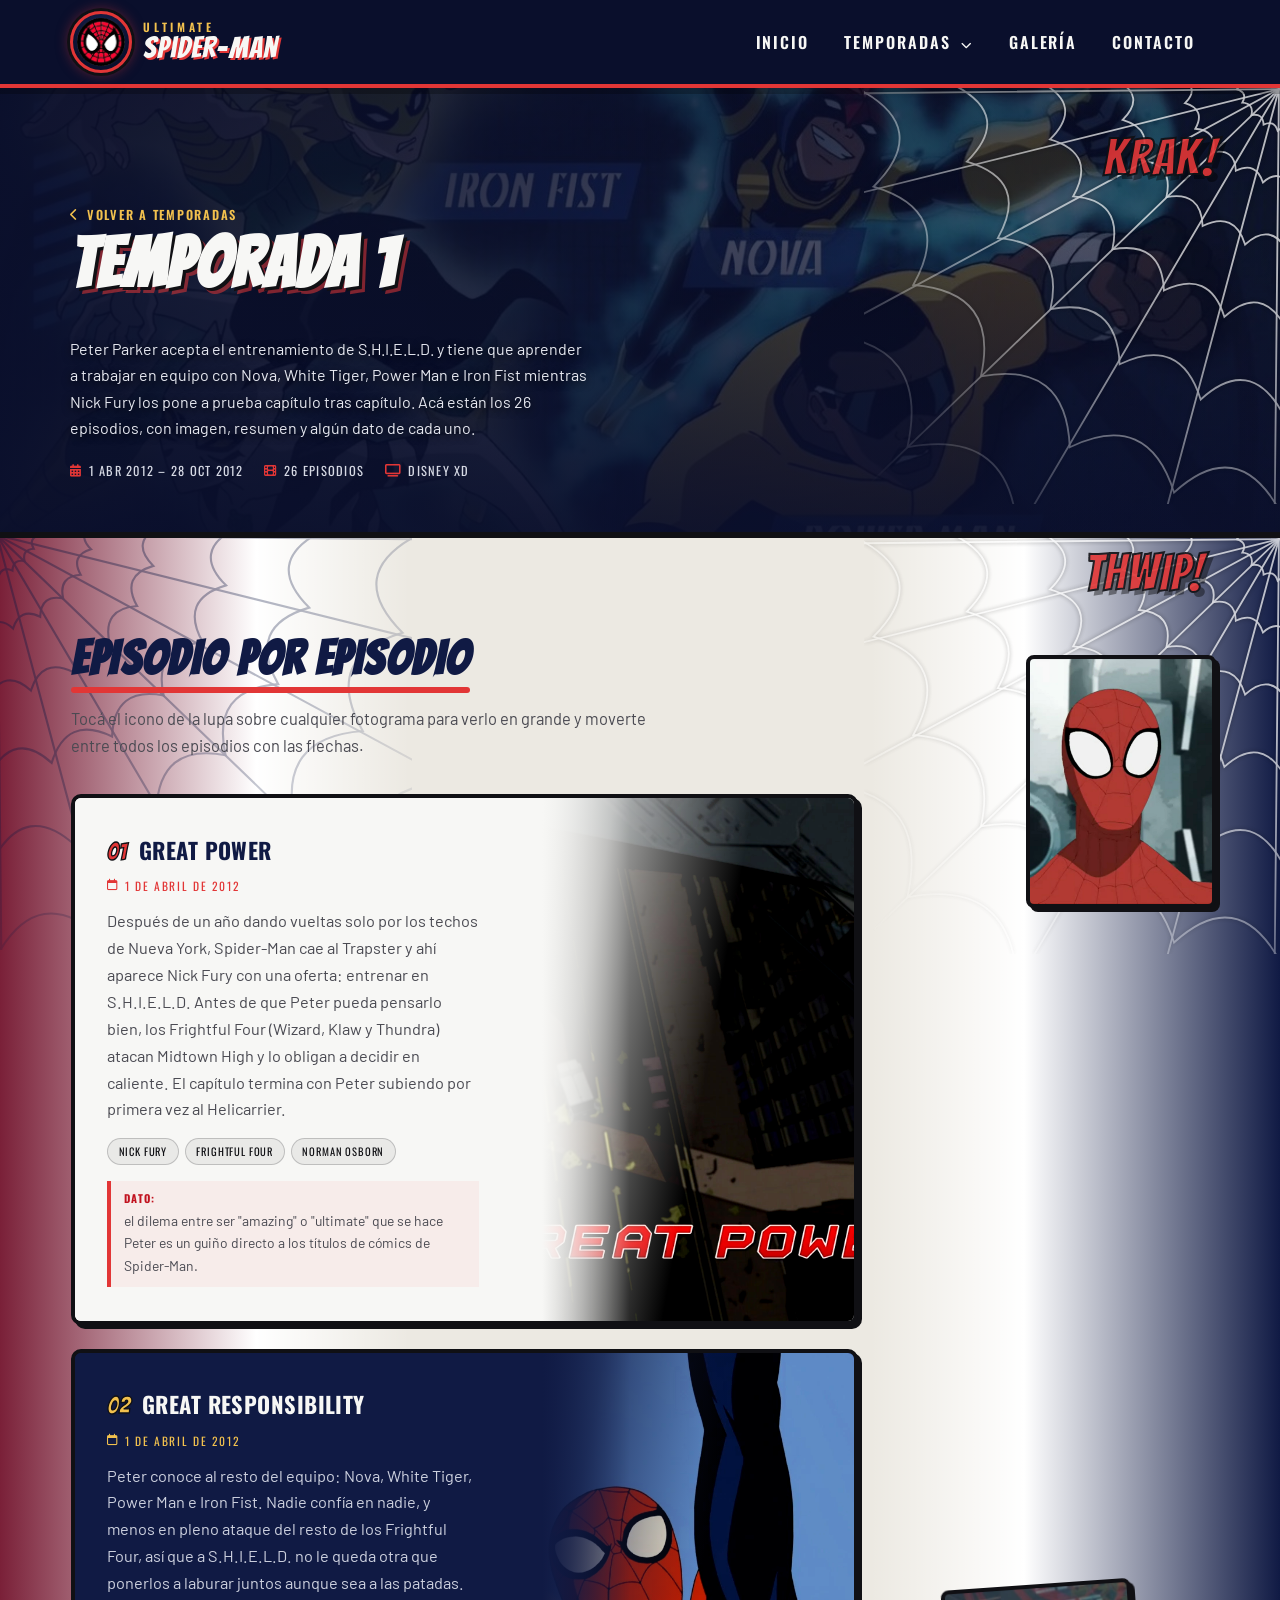
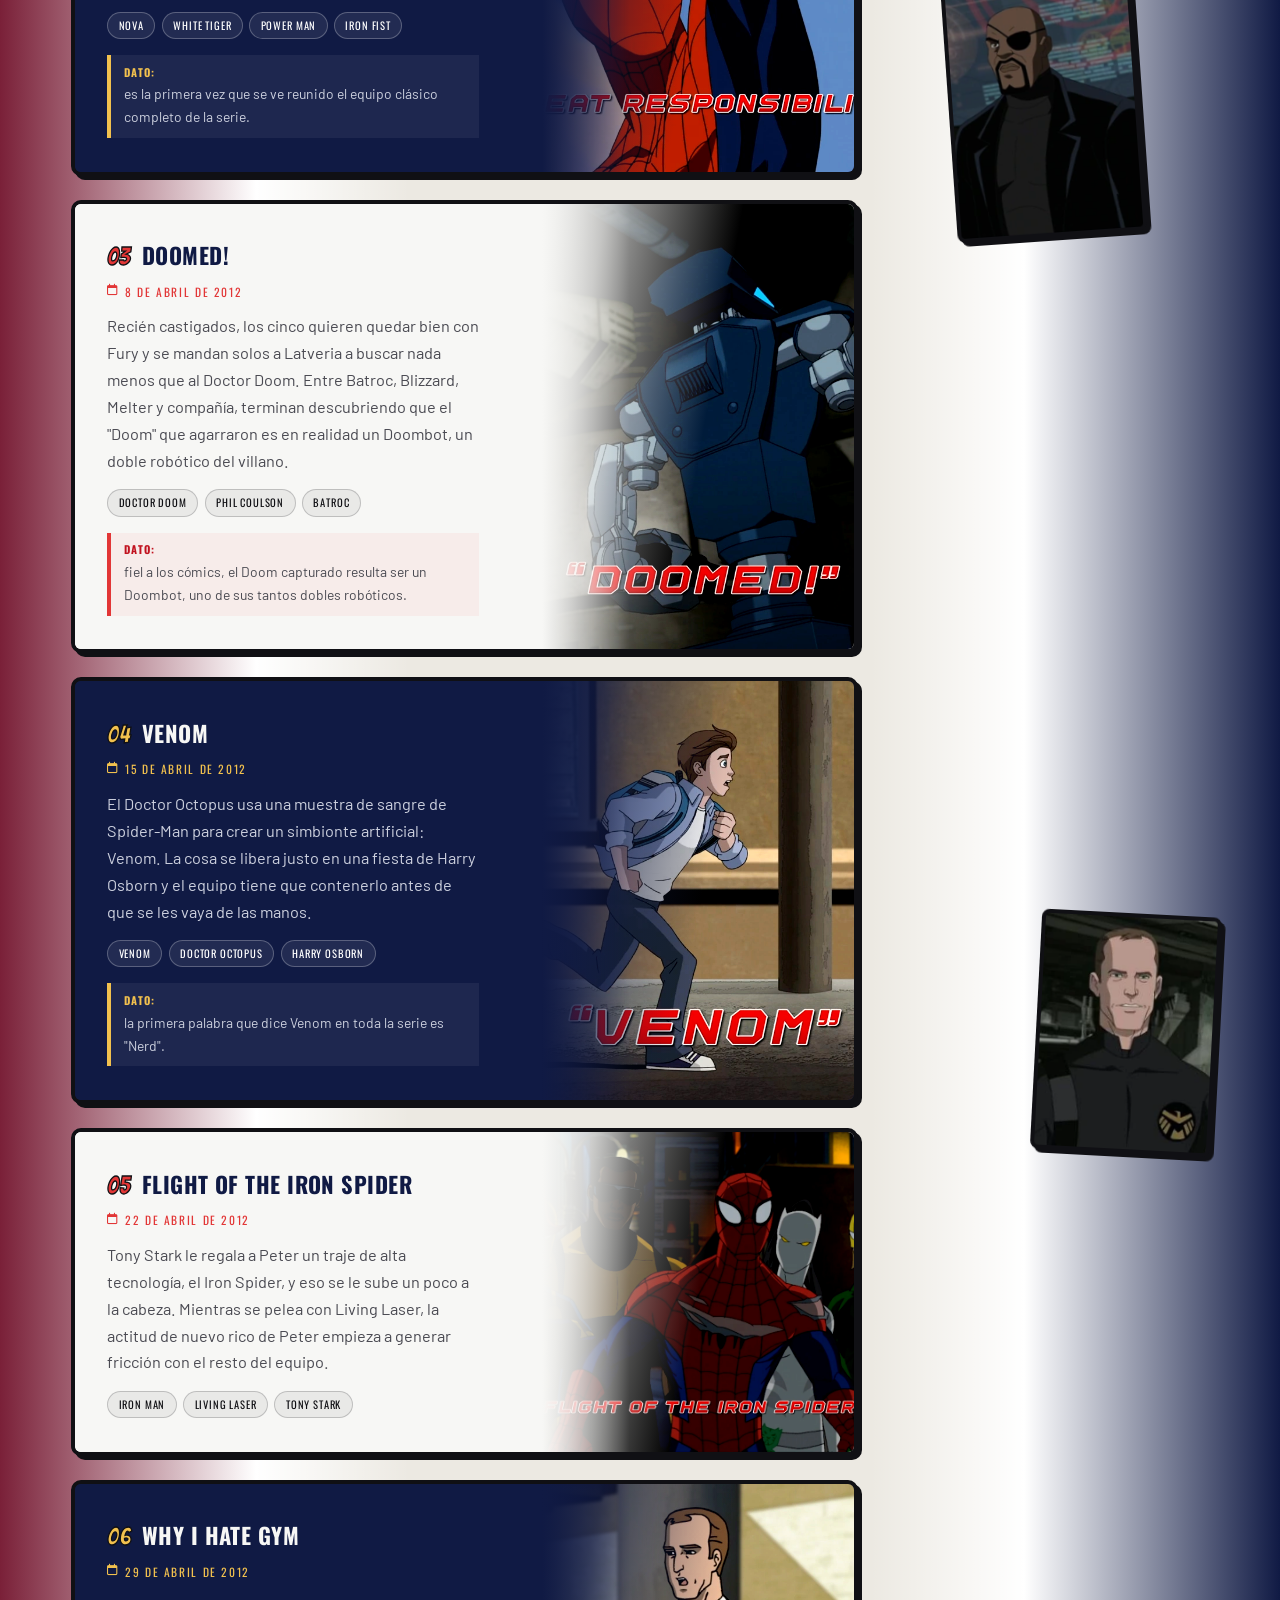
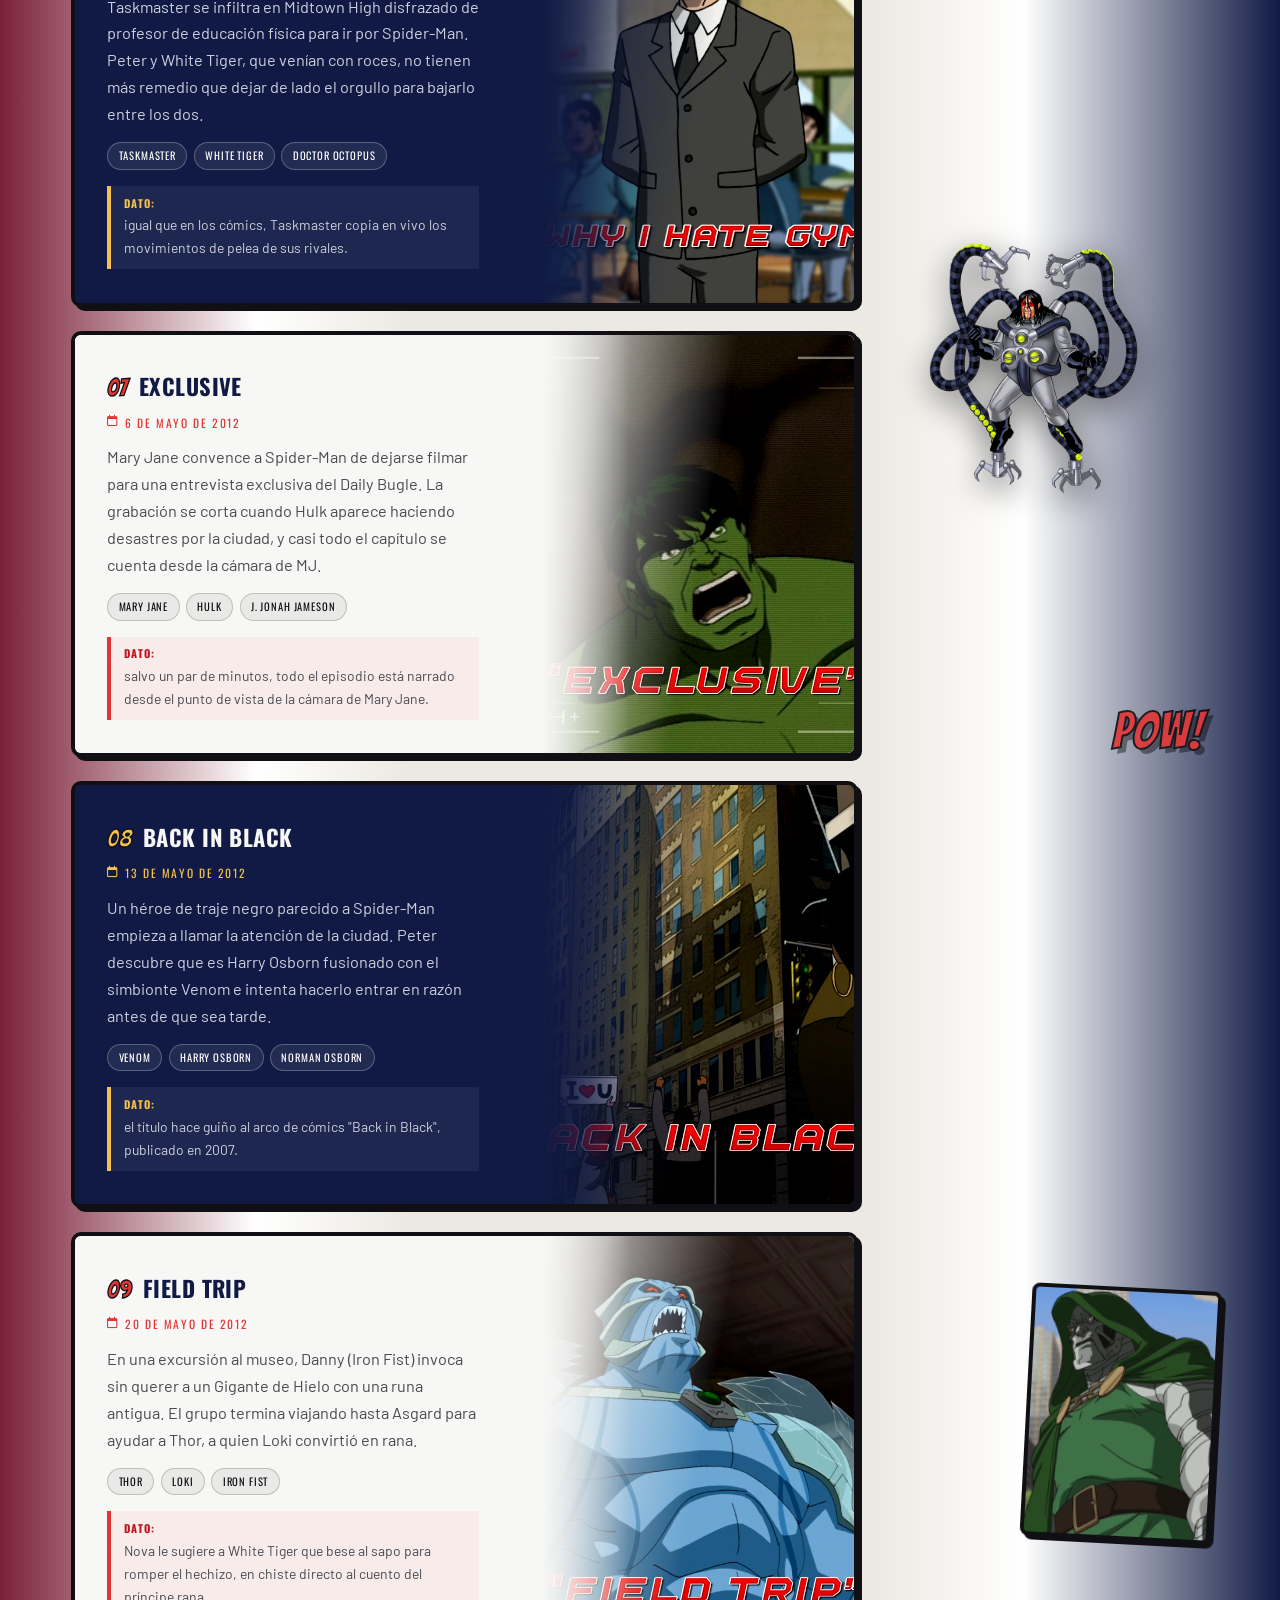
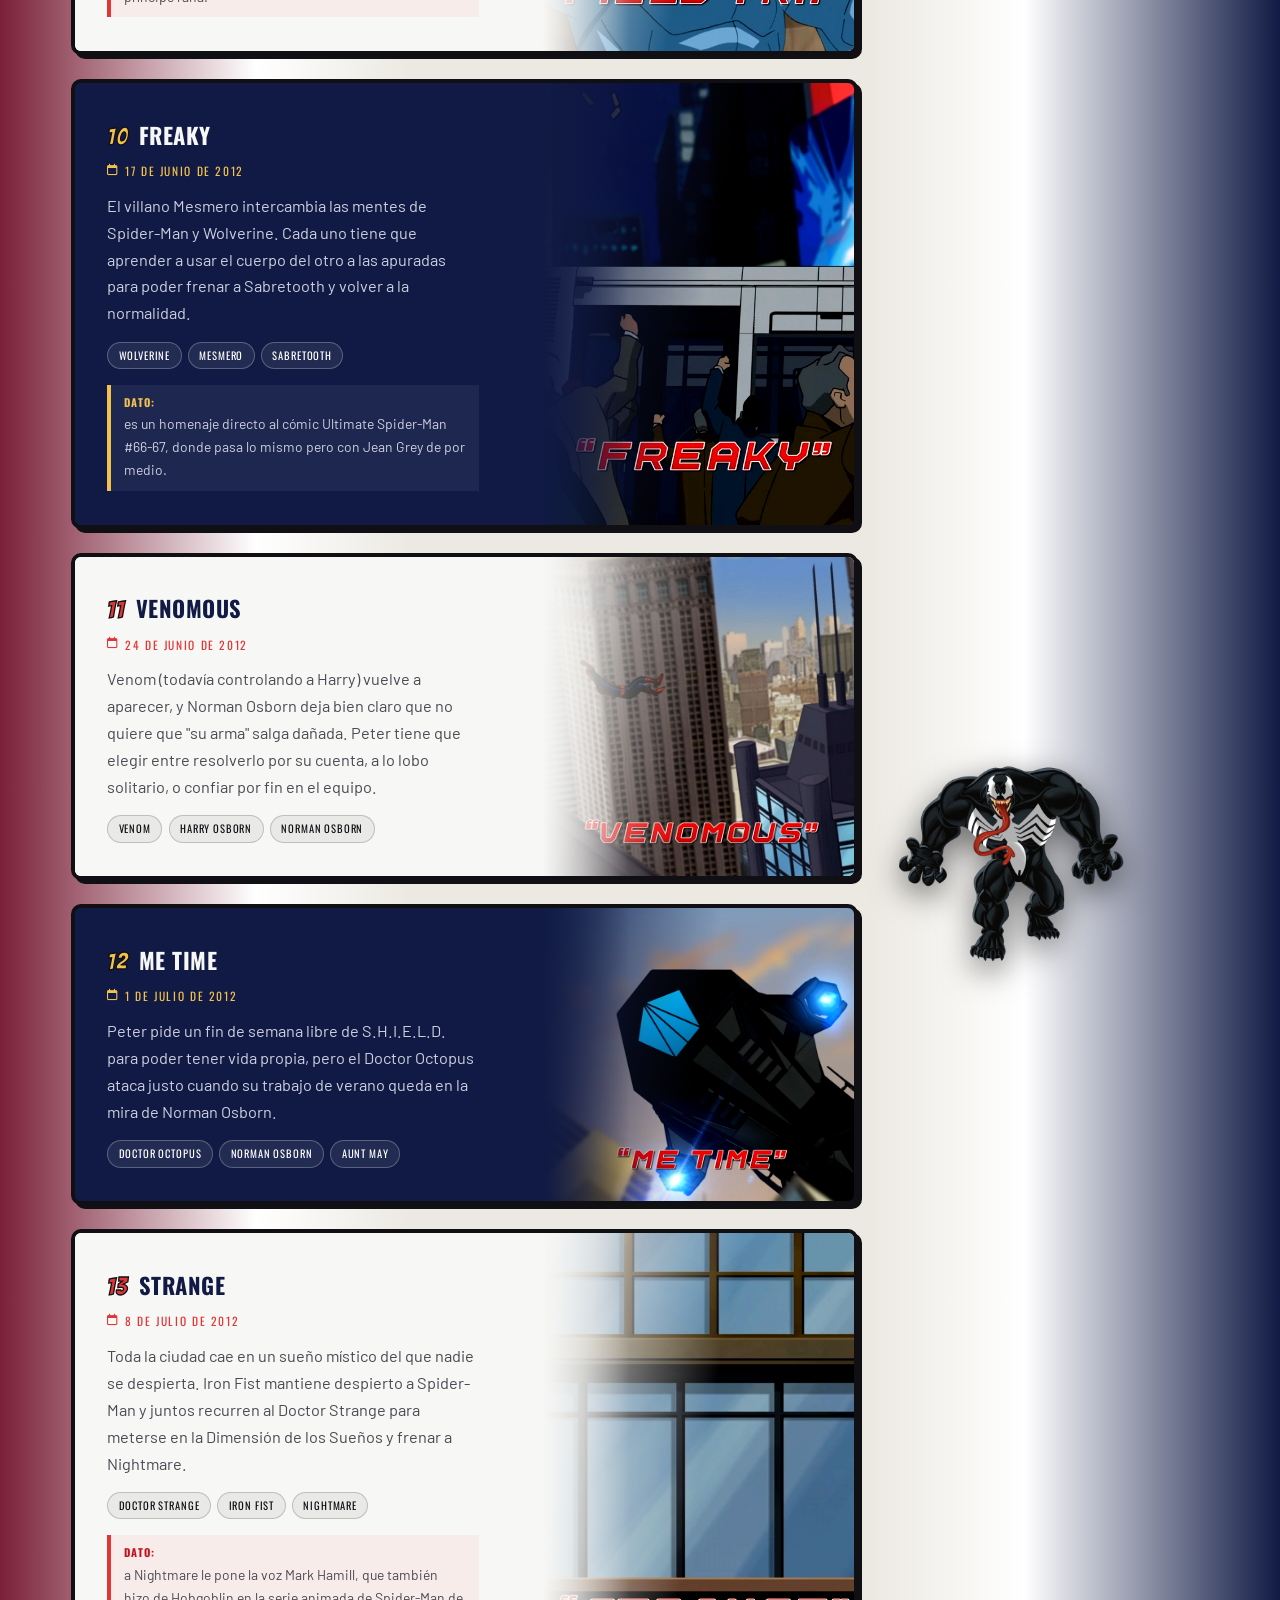
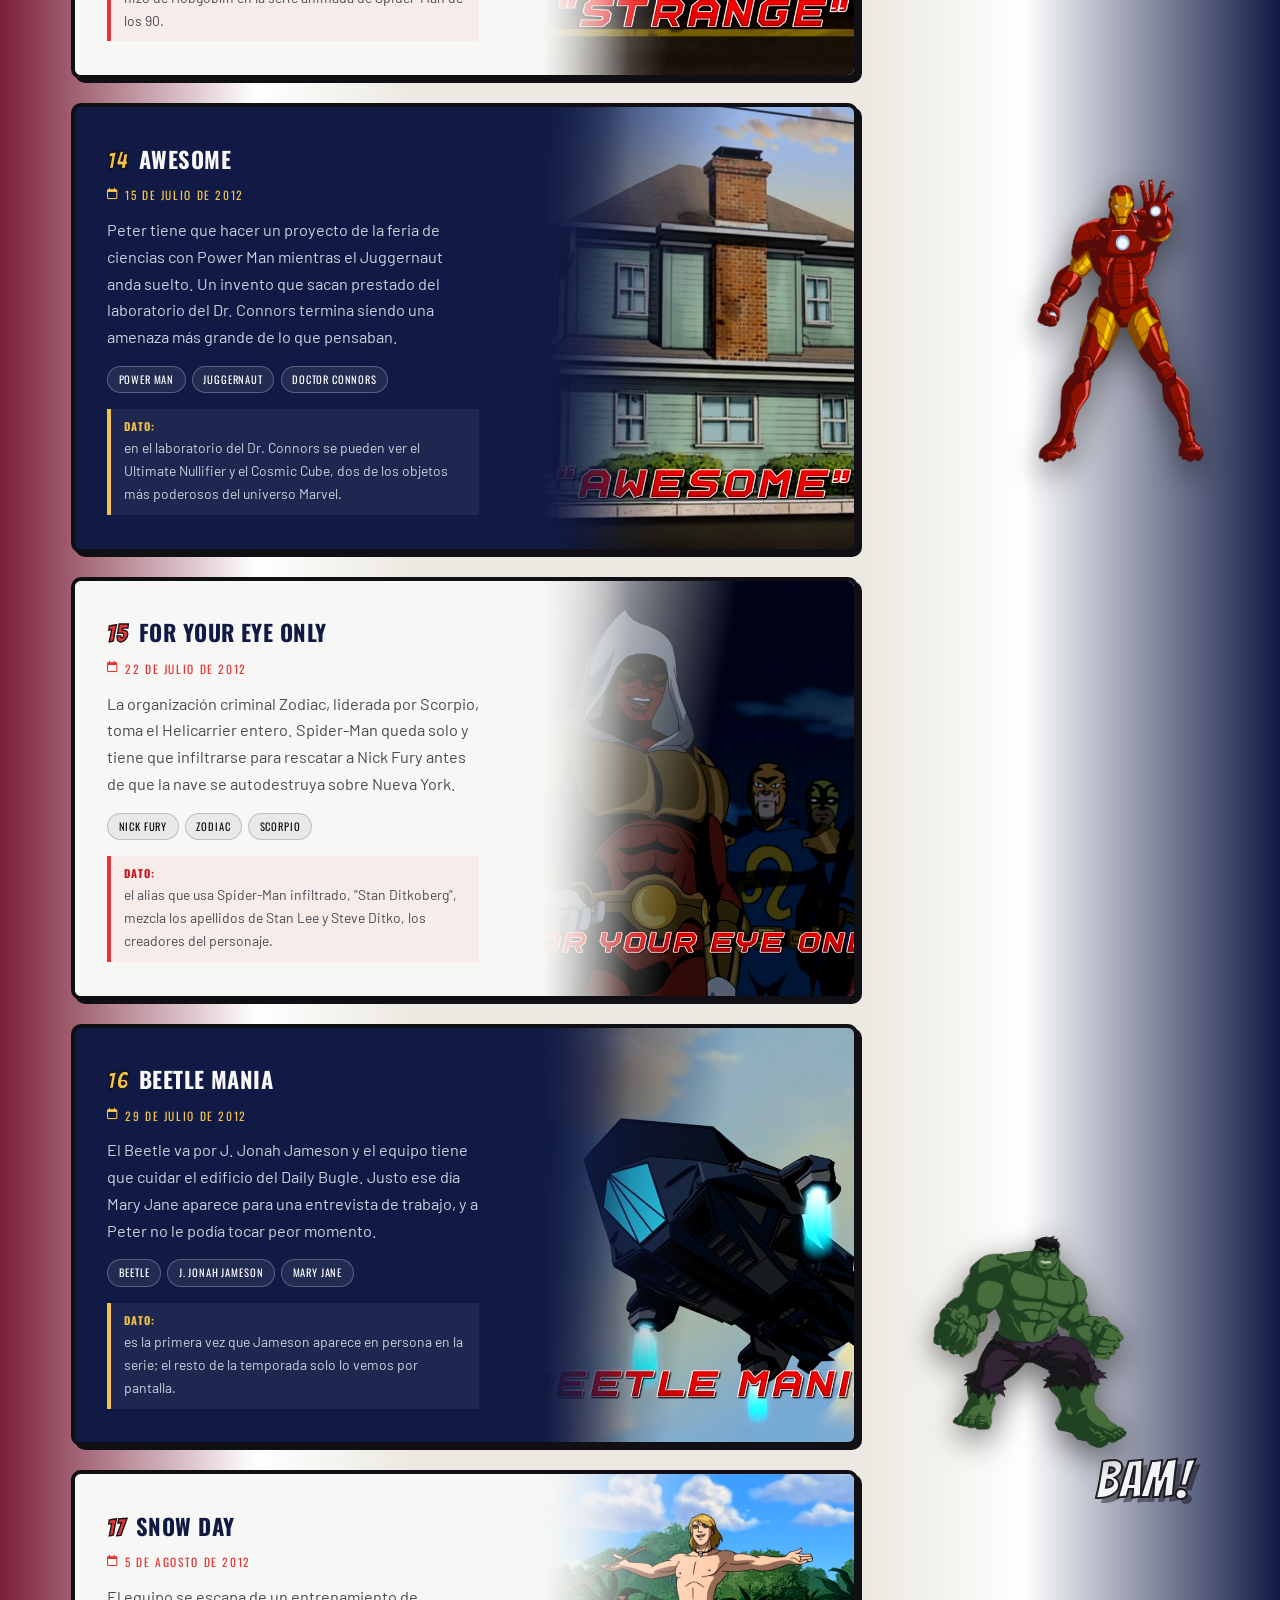
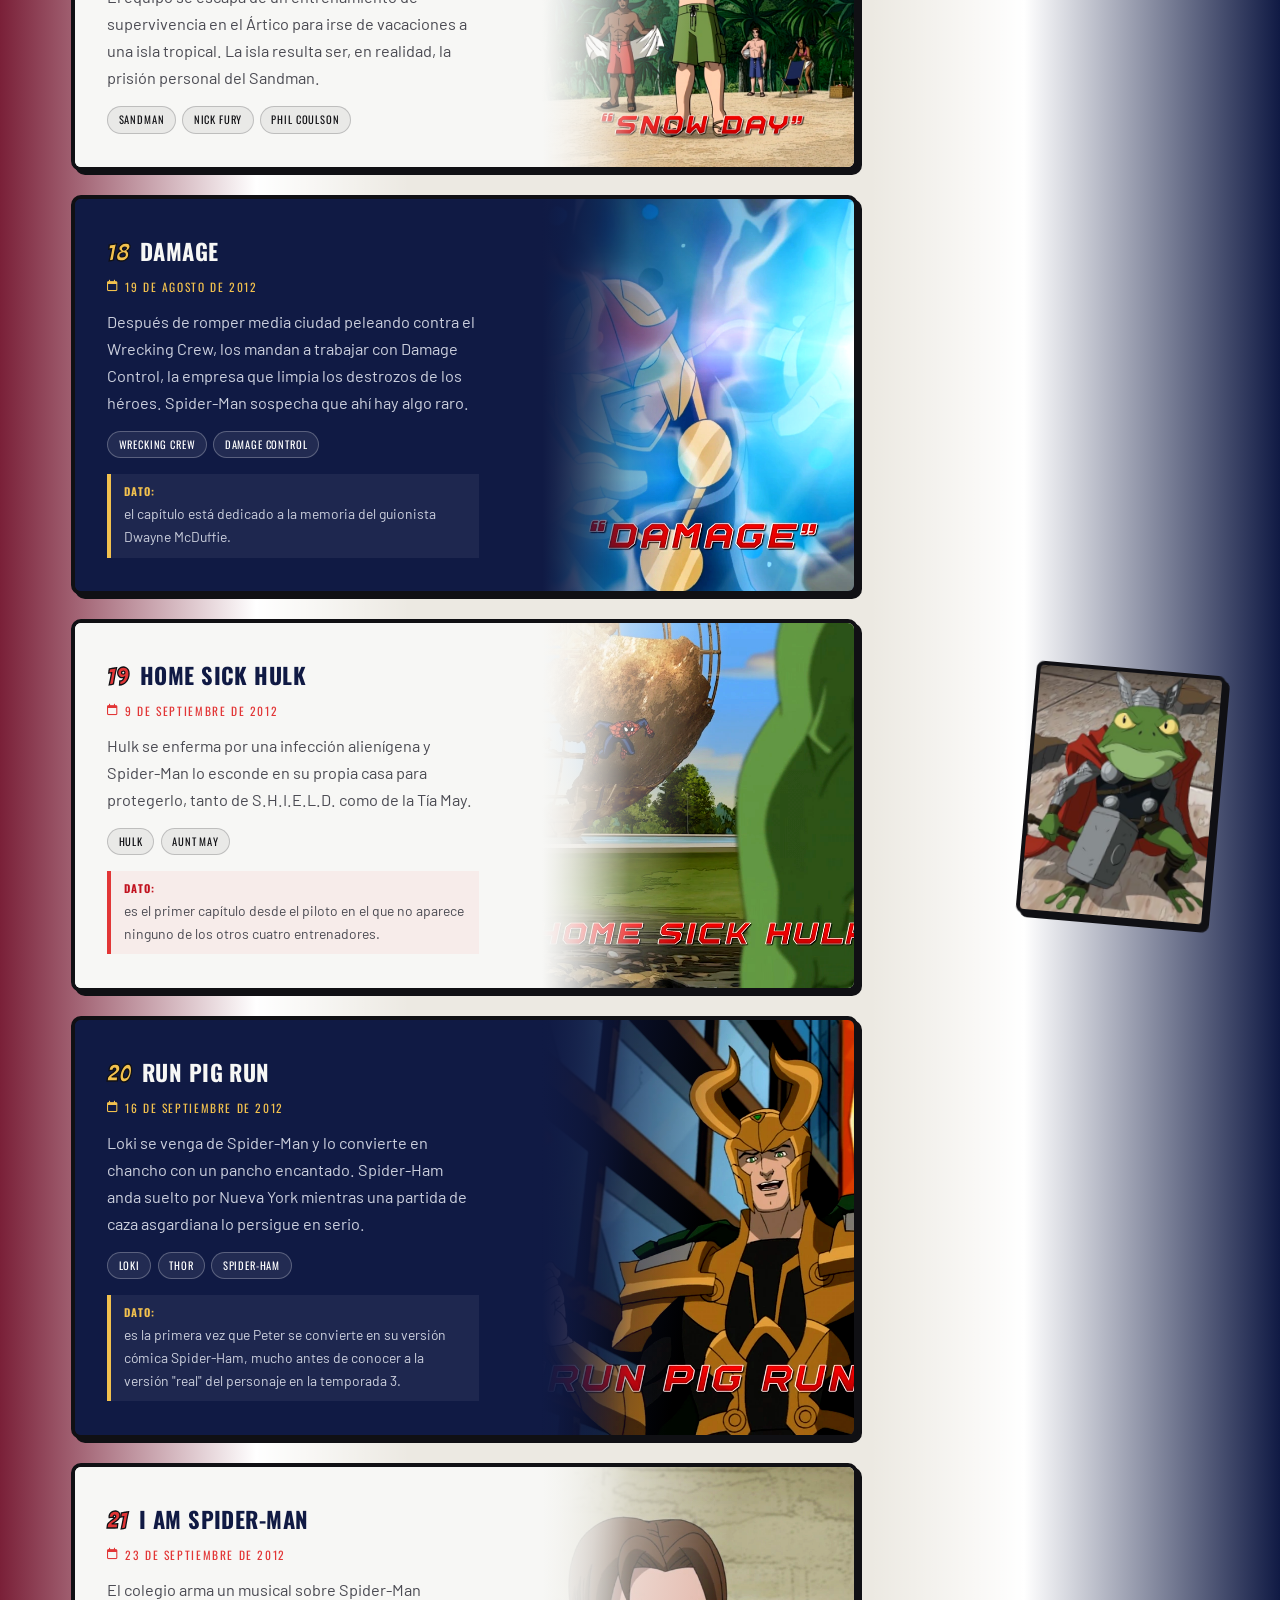
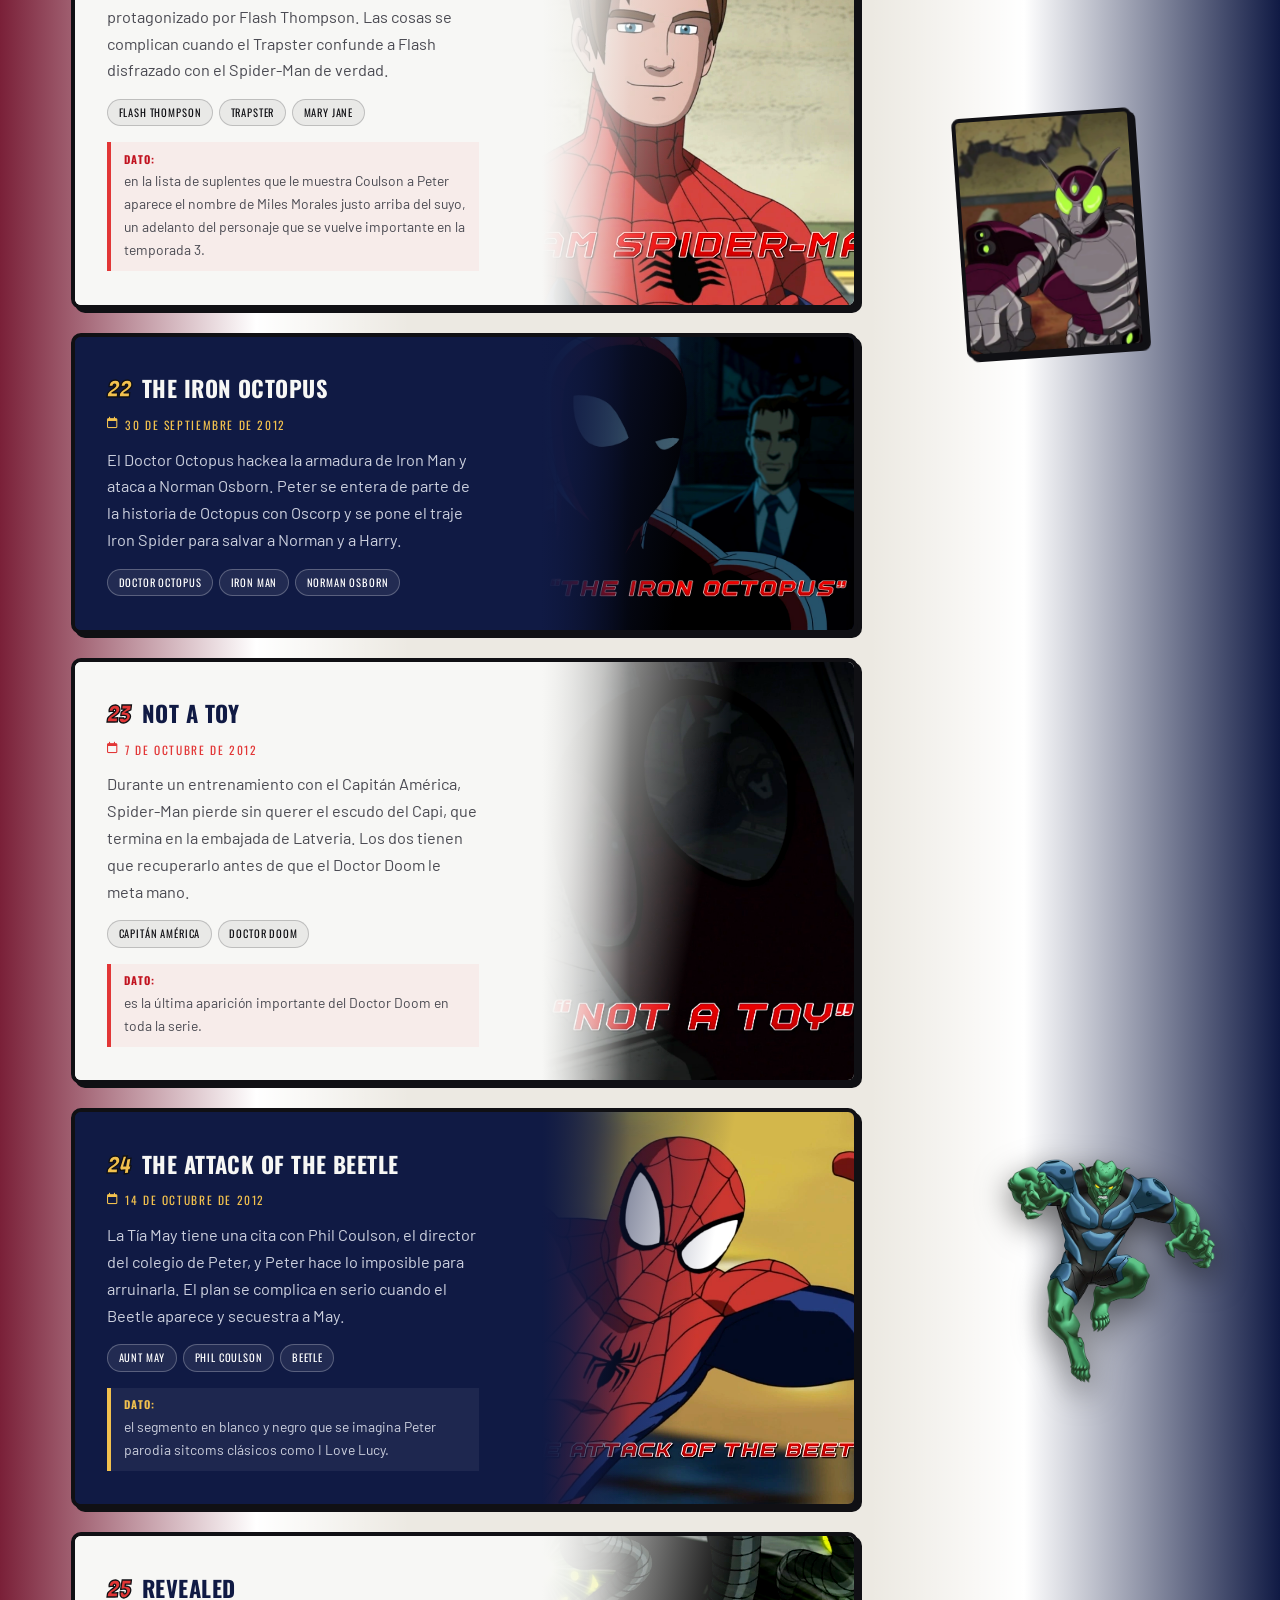
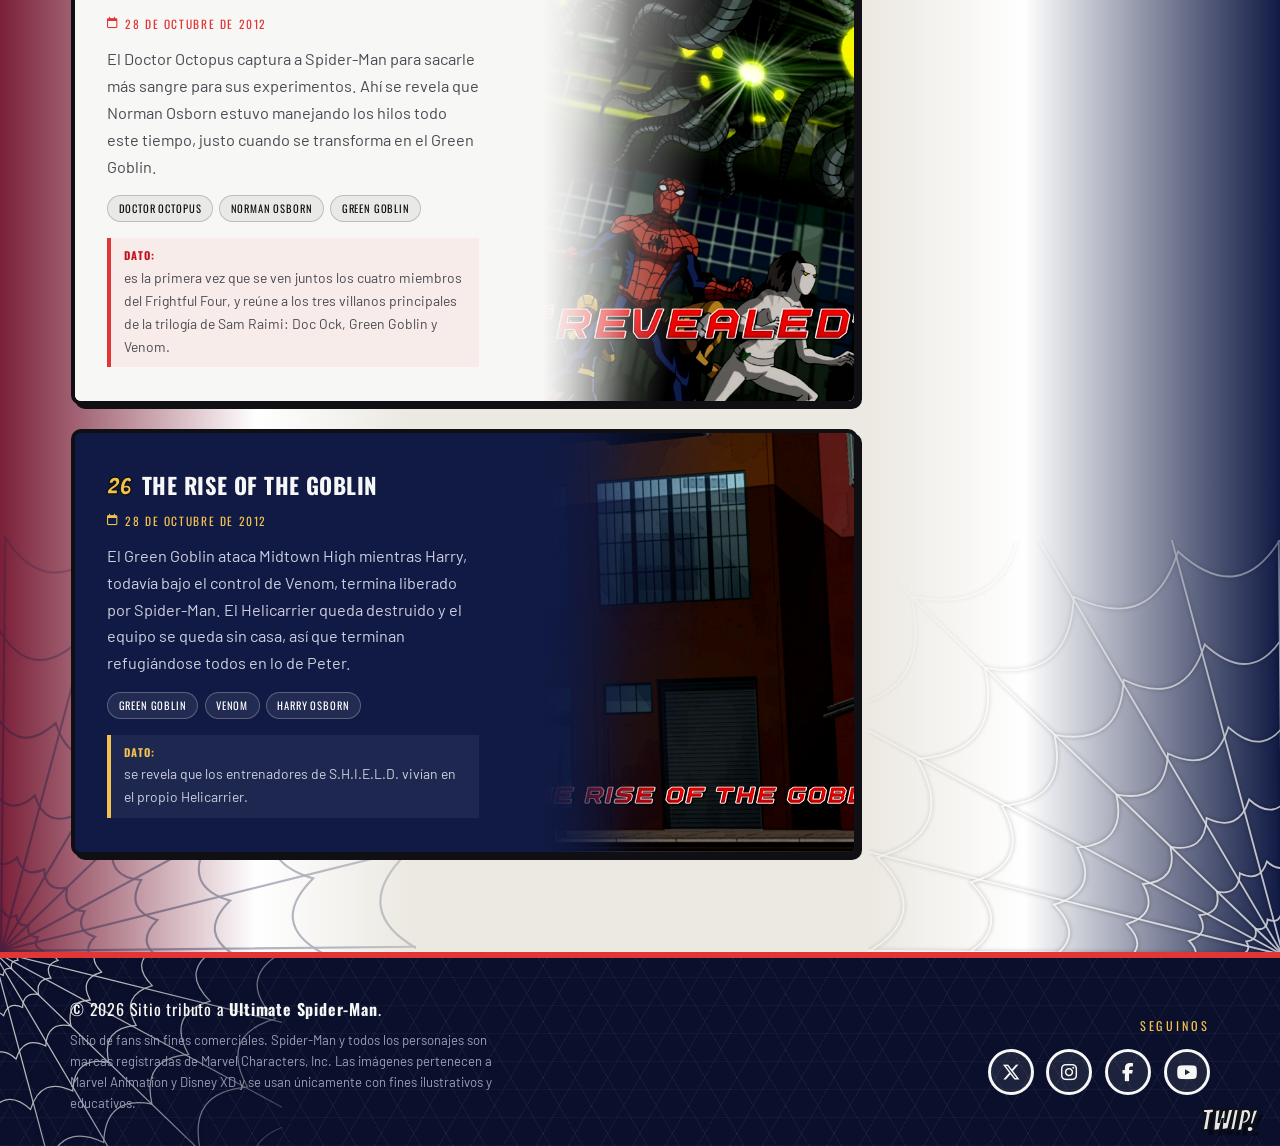
==== commit 5b85c2a2: "Modificaciones Generales" ====
--- a/temporada-1.html
+++ b/temporada-1.html
@@ -3,8 +3,7 @@
 <head>
   <meta charset="UTF-8">
   <meta name="viewport" content="width=device-width, initial-scale=1.0">
-  <meta name="description" content="Temporada 1 de Ultimate Spider-Man (2012): los 26 episodios con imagenes, sinopsis y datos curiosos de cada uno.">
-  <meta name="author" content="Julian Martinez">
+  <meta name="description" content="Temporada 1 de Ultimate Spider-Man (2012): los 26 episodios con imágenes, sinopsis y datos curiosos de cada uno.">
   <title>Temporada 1 | Ultimate Spider-Man (2012)</title>
 
   <!-- Tipografias: Bangers (titulos comic) + Oswald (subtitulos) + Barlow (texto) -->
@@ -30,7 +29,7 @@
 
     <a class="logo" href="index.html#inicio" aria-label="Ultimate Spider-Man - Inicio">
       <span class="logo__circulo">
-        <img src="img/logo-chibi.webp" alt="Mascara de Spider-Man dibujada">
+        <img src="img/logo-chibi.webp" alt="Máscara de Spider-Man dibujada">
       </span>
       <span class="logo__texto">
         <strong>Ultimate</strong>
@@ -38,7 +37,7 @@
       </span>
     </a>
 
-    <button class="menu-btn" id="menuBtn" aria-expanded="false" aria-controls="navPrincipal" aria-label="Abrir menu de navegacion">
+    <button class="menu-btn" id="menuBtn" aria-expanded="false" aria-controls="navPrincipal" aria-label="Abrir menú de navegación">
       <span class="menu-btn__barra"></span>
       <span class="menu-btn__barra"></span>
       <span class="menu-btn__barra"></span>
@@ -56,8 +55,8 @@
             <li><a class="nav__subenlace" href="index.html#temporada-4">Temporada 4</a></li>
           </ul>
         </li>
-        <li><a class="nav__enlace" href="index.html#galeria">Galeria</a></li>
-        <li><a class="nav__enlace" href="index.html#contacto">Contacto</a></li>
+        <li><a class="nav__enlace" href="galeria.html">Galería</a></li>
+        <li><a class="nav__enlace" href="contacto.html">Contacto</a></li>
       </ul>
     </nav>
 
@@ -84,8 +83,8 @@
 
       <p class="temporada-hero__texto">
         Peter Parker acepta el entrenamiento de S.H.I.E.L.D. y tiene que aprender a trabajar en equipo
-        con Nova, White Tiger, Power Man e Iron Fist mientras Nick Fury los pone a prueba capitulo tras
-        capitulo. Ac&aacute; est&aacute;n los 26 episodios, con imagen, resumen y algun dato de cada uno.
+        con Nova, White Tiger, Power Man e Iron Fist mientras Nick Fury los pone a prueba capítulo tras
+        capítulo. Acá están los 26 episodios, con imagen, resumen y algún dato de cada uno.
       </p>
 
       <ul class="temporada-hero__meta">
@@ -199,7 +198,7 @@
     <div class="contenedor">
       <h2 class="titulo-seccion">Episodio por episodio</h2>
       <p class="bajada">
-        Toca el icono de la lupa sobre cualquier fotograma para verlo en grande y moverte entre todos
+        Tocá el icono de la lupa sobre cualquier fotograma para verlo en grande y moverte entre todos
         los episodios con las flechas.
       </p>
 
@@ -217,10 +216,10 @@
             </div>
             <p class="capitulo__fecha"><i class="fa-regular fa-calendar" aria-hidden="true"></i> 1 de abril de 2012</p>
             <p class="capitulo__desc">
-              Despues de un a&ntilde;o dando vueltas solo por los techos de Nueva York, Spider-Man cae al Trapster
-              y ahi aparece Nick Fury con una oferta: entrenar en S.H.I.E.L.D. Antes de que Peter pueda
+              Después de un año dando vueltas solo por los techos de Nueva York, Spider-Man cae al Trapster
+              y ahí aparece Nick Fury con una oferta: entrenar en S.H.I.E.L.D. Antes de que Peter pueda
               pensarlo bien, los Frightful Four (Wizard, Klaw y Thundra) atacan Midtown High y lo obligan a
-              decidir en caliente. El capitulo termina con Peter subiendo por primera vez al Helicarrier.
+              decidir en caliente. El capítulo termina con Peter subiendo por primera vez al Helicarrier.
             </p>
             <ul class="capitulo__etiquetas">
               <li>Nick Fury</li>
@@ -228,7 +227,7 @@
               <li>Norman Osborn</li>
             </ul>
             <p class="capitulo__dato"><strong>Dato:</strong> el dilema entre ser "amazing" o "ultimate" que
-              se hace Peter es un gui&ntilde;o directo a los titulos de comics de Spider-Man.</p>
+              se hace Peter es un guiño directo a los títulos de cómics de Spider-Man.</p>
           </div>
         </article>
 
@@ -244,8 +243,8 @@
             </div>
             <p class="capitulo__fecha"><i class="fa-regular fa-calendar" aria-hidden="true"></i> 1 de abril de 2012</p>
             <p class="capitulo__desc">
-              Peter conoce al resto del equipo: Nova, White Tiger, Power Man e Iron Fist. Nadie confia en
-              nadie, y menos en pleno ataque del resto de los Frightful Four, asi que a S.H.I.E.L.D. no le
+              Peter conoce al resto del equipo: Nova, White Tiger, Power Man e Iron Fist. Nadie confía en
+              nadie, y menos en pleno ataque del resto de los Frightful Four, así que a S.H.I.E.L.D. no le
               queda otra que ponerlos a laburar juntos aunque sea a las patadas.
             </p>
             <ul class="capitulo__etiquetas">
@@ -255,7 +254,7 @@
               <li>Iron Fist</li>
             </ul>
             <p class="capitulo__dato"><strong>Dato:</strong> es la primera vez que se ve reunido el equipo
-              clasico completo de la serie.</p>
+              clásico completo de la serie.</p>
           </div>
         </article>
 
@@ -271,9 +270,9 @@
             </div>
             <p class="capitulo__fecha"><i class="fa-regular fa-calendar" aria-hidden="true"></i> 8 de abril de 2012</p>
             <p class="capitulo__desc">
-              Recien castigados, los cinco quieren quedar bien con Fury y se mandan solos a Latveria a
-              buscar nada menos que al Doctor Doom. Entre Batroc, Blizzard, Melter y compania, terminan
-              descubriendo que el "Doom" que agarraron es en realidad un Doombot, un doble robotico del
+              Recién castigados, los cinco quieren quedar bien con Fury y se mandan solos a Latveria a
+              buscar nada menos que al Doctor Doom. Entre Batroc, Blizzard, Melter y compañía, terminan
+              descubriendo que el "Doom" que agarraron es en realidad un Doombot, un doble robótico del
               villano.
             </p>
             <ul class="capitulo__etiquetas">
@@ -281,8 +280,8 @@
               <li>Phil Coulson</li>
               <li>Batroc</li>
             </ul>
-            <p class="capitulo__dato"><strong>Dato:</strong> fiel a los comics, el Doom capturado resulta
-              ser un Doombot, uno de sus tantos dobles roboticos.</p>
+            <p class="capitulo__dato"><strong>Dato:</strong> fiel a los cómics, el Doom capturado resulta
+              ser un Doombot, uno de sus tantos dobles robóticos.</p>
           </div>
         </article>
 
@@ -324,9 +323,9 @@
             </div>
             <p class="capitulo__fecha"><i class="fa-regular fa-calendar" aria-hidden="true"></i> 22 de abril de 2012</p>
             <p class="capitulo__desc">
-              Tony Stark le regala a Peter un traje de alta tecnologia, el Iron Spider, y eso se le sube un
+              Tony Stark le regala a Peter un traje de alta tecnología, el Iron Spider, y eso se le sube un
               poco a la cabeza. Mientras se pelea con Living Laser, la actitud de nuevo rico de Peter
-              empieza a generar friccion con el resto del equipo.
+              empieza a generar fricción con el resto del equipo.
             </p>
             <ul class="capitulo__etiquetas">
               <li>Iron Man</li>
@@ -348,8 +347,8 @@
             </div>
             <p class="capitulo__fecha"><i class="fa-regular fa-calendar" aria-hidden="true"></i> 29 de abril de 2012</p>
             <p class="capitulo__desc">
-              Taskmaster se infiltra en Midtown High disfrazado de profesor de educacion fisica para ir por
-              Spider-Man. Peter y White Tiger, que venian con roces, no tienen mas remedio que dejar de lado
+              Taskmaster se infiltra en Midtown High disfrazado de profesor de educación física para ir por
+              Spider-Man. Peter y White Tiger, que venían con roces, no tienen más remedio que dejar de lado
               el orgullo para bajarlo entre los dos.
             </p>
             <ul class="capitulo__etiquetas">
@@ -357,7 +356,7 @@
               <li>White Tiger</li>
               <li>Doctor Octopus</li>
             </ul>
-            <p class="capitulo__dato"><strong>Dato:</strong> igual que en los comics, Taskmaster copia en
+            <p class="capitulo__dato"><strong>Dato:</strong> igual que en los cómics, Taskmaster copia en
               vivo los movimientos de pelea de sus rivales.</p>
           </div>
         </article>
@@ -375,16 +374,16 @@
             <p class="capitulo__fecha"><i class="fa-regular fa-calendar" aria-hidden="true"></i> 6 de mayo de 2012</p>
             <p class="capitulo__desc">
               Mary Jane convence a Spider-Man de dejarse filmar para una entrevista exclusiva del Daily
-              Bugle. La grabacion se corta cuando Hulk aparece haciendo desastres por la ciudad, y casi todo
-              el capitulo se cuenta desde la camara de MJ.
+              Bugle. La grabación se corta cuando Hulk aparece haciendo desastres por la ciudad, y casi todo
+              el capítulo se cuenta desde la cámara de MJ.
             </p>
             <ul class="capitulo__etiquetas">
               <li>Mary Jane</li>
               <li>Hulk</li>
               <li>J. Jonah Jameson</li>
             </ul>
-            <p class="capitulo__dato"><strong>Dato:</strong> salvo un par de minutos, todo el episodio esta
-              narrado desde el punto de vista de la camara de Mary Jane.</p>
+            <p class="capitulo__dato"><strong>Dato:</strong> salvo un par de minutos, todo el episodio está
+              narrado desde el punto de vista de la cámara de Mary Jane.</p>
           </div>
         </article>
 
@@ -400,16 +399,16 @@
             </div>
             <p class="capitulo__fecha"><i class="fa-regular fa-calendar" aria-hidden="true"></i> 13 de mayo de 2012</p>
             <p class="capitulo__desc">
-              Un heroe de traje negro parecido a Spider-Man empieza a llamar la atencion de la ciudad. Peter
+              Un héroe de traje negro parecido a Spider-Man empieza a llamar la atención de la ciudad. Peter
               descubre que es Harry Osborn fusionado con el simbionte Venom e intenta hacerlo entrar en
-              razon antes de que sea tarde.
+              razón antes de que sea tarde.
             </p>
             <ul class="capitulo__etiquetas">
               <li>Venom</li>
               <li>Harry Osborn</li>
               <li>Norman Osborn</li>
             </ul>
-            <p class="capitulo__dato"><strong>Dato:</strong> el titulo hace gui&ntilde;o al arco de comics
+            <p class="capitulo__dato"><strong>Dato:</strong> el título hace guiño al arco de cómics
               "Back in Black", publicado en 2007.</p>
           </div>
         </article>
@@ -426,9 +425,9 @@
             </div>
             <p class="capitulo__fecha"><i class="fa-regular fa-calendar" aria-hidden="true"></i> 20 de mayo de 2012</p>
             <p class="capitulo__desc">
-              En una excursion al museo, Danny (Iron Fist) invoca sin querer a un Gigante de Hielo con una
+              En una excursión al museo, Danny (Iron Fist) invoca sin querer a un Gigante de Hielo con una
               runa antigua. El grupo termina viajando hasta Asgard para ayudar a Thor, a quien Loki
-              convirtio en rana.
+              convirtió en rana.
             </p>
             <ul class="capitulo__etiquetas">
               <li>Thor</li>
@@ -436,7 +435,7 @@
               <li>Iron Fist</li>
             </ul>
             <p class="capitulo__dato"><strong>Dato:</strong> Nova le sugiere a White Tiger que bese al sapo
-              para romper el hechizo, en chiste directo al cuento del principe rana.</p>
+              para romper el hechizo, en chiste directo al cuento del príncipe rana.</p>
           </div>
         </article>
 
@@ -461,7 +460,7 @@
               <li>Mesmero</li>
               <li>Sabretooth</li>
             </ul>
-            <p class="capitulo__dato"><strong>Dato:</strong> es un homenaje directo al comic Ultimate
+            <p class="capitulo__dato"><strong>Dato:</strong> es un homenaje directo al cómic Ultimate
               Spider-Man #66-67, donde pasa lo mismo pero con Jean Grey de por medio.</p>
           </div>
         </article>
@@ -478,8 +477,8 @@
             </div>
             <p class="capitulo__fecha"><i class="fa-regular fa-calendar" aria-hidden="true"></i> 24 de junio de 2012</p>
             <p class="capitulo__desc">
-              Venom (todavia controlando a Harry) vuelve a aparecer, y Norman Osborn deja bien claro que no
-              quiere que "su arma" salga danada. Peter tiene que elegir entre resolverlo por su cuenta, a lo
+              Venom (todavía controlando a Harry) vuelve a aparecer, y Norman Osborn deja bien claro que no
+              quiere que "su arma" salga dañada. Peter tiene que elegir entre resolverlo por su cuenta, a lo
               lobo solitario, o confiar por fin en el equipo.
             </p>
             <ul class="capitulo__etiquetas">
@@ -525,8 +524,8 @@
             </div>
             <p class="capitulo__fecha"><i class="fa-regular fa-calendar" aria-hidden="true"></i> 8 de julio de 2012</p>
             <p class="capitulo__desc">
-              Toda la ciudad cae en un sue&ntilde;o mistico del que nadie se despierta. Iron Fist mantiene despierto
-              a Spider-Man y juntos recurren al Doctor Strange para meterse en la Dimension de los Sue&ntilde;os y
+              Toda la ciudad cae en un sueño místico del que nadie se despierta. Iron Fist mantiene despierto
+              a Spider-Man y juntos recurren al Doctor Strange para meterse en la Dimensión de los Sueños y
               frenar a Nightmare.
             </p>
             <ul class="capitulo__etiquetas">
@@ -535,7 +534,7 @@
               <li>Nightmare</li>
             </ul>
             <p class="capitulo__dato"><strong>Dato:</strong> a Nightmare le pone la voz Mark Hamill, que
-              tambien hizo de Hobgoblin en la serie animada de Spider-Man de los 90.</p>
+              también hizo de Hobgoblin en la serie animada de Spider-Man de los 90.</p>
           </div>
         </article>
 
@@ -553,7 +552,7 @@
             <p class="capitulo__desc">
               Peter tiene que hacer un proyecto de la feria de ciencias con Power Man mientras el Juggernaut
               anda suelto. Un invento que sacan prestado del laboratorio del Dr. Connors termina siendo una
-              amenaza mas grande de lo que pensaban.
+              amenaza más grande de lo que pensaban.
             </p>
             <ul class="capitulo__etiquetas">
               <li>Power Man</li>
@@ -561,7 +560,7 @@
               <li>Doctor Connors</li>
             </ul>
             <p class="capitulo__dato"><strong>Dato:</strong> en el laboratorio del Dr. Connors se pueden ver
-              el Ultimate Nullifier y el Cosmic Cube, dos de los objetos mas poderosos del universo Marvel.</p>
+              el Ultimate Nullifier y el Cosmic Cube, dos de los objetos más poderosos del universo Marvel.</p>
           </div>
         </article>
 
@@ -577,7 +576,7 @@
             </div>
             <p class="capitulo__fecha"><i class="fa-regular fa-calendar" aria-hidden="true"></i> 22 de julio de 2012</p>
             <p class="capitulo__desc">
-              La organizacion criminal Zodiac, liderada por Scorpio, toma el Helicarrier entero. Spider-Man
+              La organización criminal Zodiac, liderada por Scorpio, toma el Helicarrier entero. Spider-Man
               queda solo y tiene que infiltrarse para rescatar a Nick Fury antes de que la nave se
               autodestruya sobre Nueva York.
             </p>
@@ -604,7 +603,7 @@
             <p class="capitulo__fecha"><i class="fa-regular fa-calendar" aria-hidden="true"></i> 29 de julio de 2012</p>
             <p class="capitulo__desc">
               El Beetle va por J. Jonah Jameson y el equipo tiene que cuidar el edificio del Daily Bugle.
-              Justo ese dia Mary Jane aparece para una entrevista de trabajo, y a Peter no le podia tocar
+              Justo ese día Mary Jane aparece para una entrevista de trabajo, y a Peter no le podía tocar
               peor momento.
             </p>
             <ul class="capitulo__etiquetas">
@@ -629,8 +628,8 @@
             </div>
             <p class="capitulo__fecha"><i class="fa-regular fa-calendar" aria-hidden="true"></i> 5 de agosto de 2012</p>
             <p class="capitulo__desc">
-              El equipo se escapa de un entrenamiento de supervivencia en el artico para irse de vacaciones a
-              una isla tropical. La isla resulta ser, en realidad, la prision personal del Sandman.
+              El equipo se escapa de un entrenamiento de supervivencia en el Ártico para irse de vacaciones a
+              una isla tropical. La isla resulta ser, en realidad, la prisión personal del Sandman.
             </p>
             <ul class="capitulo__etiquetas">
               <li>Sandman</li>
@@ -652,15 +651,15 @@
             </div>
             <p class="capitulo__fecha"><i class="fa-regular fa-calendar" aria-hidden="true"></i> 19 de agosto de 2012</p>
             <p class="capitulo__desc">
-              Despues de romper media ciudad peleando contra el Wrecking Crew, los mandan a trabajar con
-              Damage Control, la empresa que limpia los destrozos de los heroes. Spider-Man sospecha que ahi
+              Después de romper media ciudad peleando contra el Wrecking Crew, los mandan a trabajar con
+              Damage Control, la empresa que limpia los destrozos de los héroes. Spider-Man sospecha que ahí
               hay algo raro.
             </p>
             <ul class="capitulo__etiquetas">
               <li>Wrecking Crew</li>
               <li>Damage Control</li>
             </ul>
-            <p class="capitulo__dato"><strong>Dato:</strong> el capitulo esta dedicado a la memoria del
+            <p class="capitulo__dato"><strong>Dato:</strong> el capítulo está dedicado a la memoria del
               guionista Dwayne McDuffie.</p>
           </div>
         </article>
@@ -677,14 +676,14 @@
             </div>
             <p class="capitulo__fecha"><i class="fa-regular fa-calendar" aria-hidden="true"></i> 9 de septiembre de 2012</p>
             <p class="capitulo__desc">
-              Hulk se enferma por una infeccion alienigena y Spider-Man lo esconde en su propia casa para
-              protegerlo, tanto de S.H.I.E.L.D. como de la Tia May.
+              Hulk se enferma por una infección alienígena y Spider-Man lo esconde en su propia casa para
+              protegerlo, tanto de S.H.I.E.L.D. como de la Tía May.
             </p>
             <ul class="capitulo__etiquetas">
               <li>Hulk</li>
               <li>Aunt May</li>
             </ul>
-            <p class="capitulo__dato"><strong>Dato:</strong> es el primer capitulo desde el piloto en el que
+            <p class="capitulo__dato"><strong>Dato:</strong> es el primer capítulo desde el piloto en el que
               no aparece ninguno de los otros cuatro entrenadores.</p>
           </div>
         </article>
@@ -710,7 +709,7 @@
               <li>Spider-Ham</li>
             </ul>
             <p class="capitulo__dato"><strong>Dato:</strong> es la primera vez que Peter se convierte en su
-              version comica Spider-Ham, mucho antes de conocer a la version "real" del personaje en la
+              versión cómica Spider-Ham, mucho antes de conocer a la versión "real" del personaje en la
               temporada 3.</p>
           </div>
         </article>
@@ -777,15 +776,15 @@
             </div>
             <p class="capitulo__fecha"><i class="fa-regular fa-calendar" aria-hidden="true"></i> 7 de octubre de 2012</p>
             <p class="capitulo__desc">
-              Durante un entrenamiento con el Capitan America, Spider-Man pierde sin querer el escudo del
+              Durante un entrenamiento con el Capitán América, Spider-Man pierde sin querer el escudo del
               Capi, que termina en la embajada de Latveria. Los dos tienen que recuperarlo antes de que el
               Doctor Doom le meta mano.
             </p>
             <ul class="capitulo__etiquetas">
-              <li>Capitan America</li>
+              <li>Capitán América</li>
               <li>Doctor Doom</li>
             </ul>
-            <p class="capitulo__dato"><strong>Dato:</strong> es la ultima aparicion importante del Doctor
+            <p class="capitulo__dato"><strong>Dato:</strong> es la última aparición importante del Doctor
               Doom en toda la serie.</p>
           </div>
         </article>
@@ -802,7 +801,7 @@
             </div>
             <p class="capitulo__fecha"><i class="fa-regular fa-calendar" aria-hidden="true"></i> 14 de octubre de 2012</p>
             <p class="capitulo__desc">
-              La Tia May tiene una cita con Phil Coulson, el director del colegio de Peter, y Peter hace lo
+              La Tía May tiene una cita con Phil Coulson, el director del colegio de Peter, y Peter hace lo
               imposible para arruinarla. El plan se complica en serio cuando el Beetle aparece y secuestra a
               May.
             </p>
@@ -812,7 +811,7 @@
               <li>Beetle</li>
             </ul>
             <p class="capitulo__dato"><strong>Dato:</strong> el segmento en blanco y negro que se imagina
-              Peter parodia sitcoms clasicos como I Love Lucy.</p>
+              Peter parodia sitcoms clásicos como I Love Lucy.</p>
           </div>
         </article>
 
@@ -828,7 +827,7 @@
             </div>
             <p class="capitulo__fecha"><i class="fa-regular fa-calendar" aria-hidden="true"></i> 28 de octubre de 2012</p>
             <p class="capitulo__desc">
-              El Doctor Octopus captura a Spider-Man para sacarle mas sangre para sus experimentos. Ahi se
+              El Doctor Octopus captura a Spider-Man para sacarle más sangre para sus experimentos. Ahí se
               revela que Norman Osborn estuvo manejando los hilos todo este tiempo, justo cuando se
               transforma en el Green Goblin.
             </p>
@@ -838,7 +837,7 @@
               <li>Green Goblin</li>
             </ul>
             <p class="capitulo__dato"><strong>Dato:</strong> es la primera vez que se ven juntos los cuatro
-              miembros del Frightful Four, y reune a los tres villanos principales de la trilogia de Sam
+              miembros del Frightful Four, y reúne a los tres villanos principales de la trilogía de Sam
               Raimi: Doc Ock, Green Goblin y Venom.</p>
           </div>
         </article>
@@ -855,9 +854,9 @@
             </div>
             <p class="capitulo__fecha"><i class="fa-regular fa-calendar" aria-hidden="true"></i> 28 de octubre de 2012</p>
             <p class="capitulo__desc">
-              El Green Goblin ataca Midtown High mientras Harry, todavia bajo el control de Venom, termina
-              liberado por Spider-Man. El Helicarrier queda destruido y el equipo se queda sin casa, asi que
-              terminan refugiandose todos en lo de Peter.
+              El Green Goblin ataca Midtown High mientras Harry, todavía bajo el control de Venom, termina
+              liberado por Spider-Man. El Helicarrier queda destruido y el equipo se queda sin casa, así que
+              terminan refugiándose todos en lo de Peter.
             </p>
             <ul class="capitulo__etiquetas">
               <li>Green Goblin</li>
@@ -865,7 +864,7 @@
               <li>Harry Osborn</li>
             </ul>
             <p class="capitulo__dato"><strong>Dato:</strong> se revela que los entrenadores de S.H.I.E.L.D.
-              vivian en el propio Helicarrier.</p>
+              vivían en el propio Helicarrier.</p>
           </div>
         </article>
 
@@ -886,8 +885,8 @@
       <p class="pie__copy">&copy; 2026 Sitio tributo a <strong>Ultimate Spider-Man</strong>.</p>
       <p class="pie__nota">
         Sitio de fans sin fines comerciales. Spider-Man y todos los personajes son marcas registradas de
-        Marvel Characters, Inc. Las imagenes pertenecen a Marvel Animation y Disney XD y se usan
-        unicamente con fines ilustrativos y educativos.
+        Marvel Characters, Inc. Las imágenes pertenecen a Marvel Animation y Disney XD y se usan
+        únicamente con fines ilustrativos y educativos.
       </p>
     </div>
 
@@ -905,7 +904,7 @@
 </footer>
 
 <!-- ============ VISOR DE IMAGENES ============ -->
-<div class="visor" id="visor" role="dialog" aria-modal="true" aria-label="Visor de imagenes" hidden>
+<div class="visor" id="visor" role="dialog" aria-modal="true" aria-label="Visor de imágenes" hidden>
   <button class="visor__cerrar" id="visorCerrar" type="button" aria-label="Cerrar visor"><i class="fa-solid fa-xmark"></i></button>
   <button class="visor__nav visor__nav--prev" id="visorPrev" type="button" aria-label="Imagen anterior"><i class="fa-solid fa-chevron-left"></i></button>
   <button class="visor__nav visor__nav--next" id="visorNext" type="button" aria-label="Imagen siguiente"><i class="fa-solid fa-chevron-right"></i></button>
--- a/css/estilos.css
+++ b/css/estilos.css
@@ -68,7 +68,9 @@
 a:focus-visible,
 button:focus-visible,
 input:focus-visible,
-textarea:focus-visible {
+textarea:focus-visible,
+select:focus-visible,
+summary:focus-visible {
   outline: 3px dashed var(--rojo);
   outline-offset: 3px;
 }
@@ -91,6 +93,26 @@
   z-index: 999;
 }
 .salto-contenido:focus { left: 1rem; top: 1rem; }
+
+/* Migas de pan: el "volver a..." que llevan arriba todas las paginas internas
+   (temporada-N.html, galeria.html, contacto.html). Vive aca, y no en la hoja
+   de una pagina, porque lo comparten las tres. */
+.migas {
+  display: inline-flex;
+  align-items: center;
+  gap: .45rem;
+  font-family: var(--f-sub);
+  font-size: .78rem;
+  font-weight: 600;
+  letter-spacing: .14em;
+  text-transform: uppercase;
+  color: var(--dorado);
+  transition: gap var(--transicion), color var(--transicion);
+}
+.migas:hover,
+.migas:focus-visible { gap: .75rem; color: #fff; }
+.migas i { transition: transform var(--transicion); }
+.migas:hover i { transform: translateX(-3px); }
 
 /* --------------------------------------------------------------------------
    3. TELARANAS DE RINCON
@@ -160,7 +182,7 @@
 .onoma--equipo2    { right: 5%;      top: 12%;        --giro: 11deg;  display: none; }
 .onoma--temporadas { right: 3%;      top: 10%;        --giro: -8deg;  display: none; }
 .onoma--villanos   { left: 3%;       bottom: 8%;      --giro: -7deg;  display: none; }
-.onoma--galeria    { left: 3%;       bottom: 5%;      --giro: 10deg;  display: none; }
+.onoma--seguir     { left: 3%;       bottom: 5%;      --giro: 10deg;  display: none; }
 .onoma--datos      { left: 4%;       top: 15%;        --giro: -11deg; display: none; }
 .onoma--contacto   { left: 3%;       bottom: 9%;      --giro: 8deg;   display: none; }
 .onoma--pie        { right: 1.5rem;  bottom: .6rem;   --giro: -9deg;  display: none; font-size: 1.9rem; }
@@ -670,6 +692,69 @@
 
 .bajada { max-width: 68ch; font-size: 1.03rem; color: #4a4a52; margin: 0 0 2.2rem; }
 .bajada--clara { color: #ccd0de; }
+
+/* Botonera al pie de una seccion: los adelantos de la home la usan para
+   mandar a galeria.html y a contacto.html */
+.seccion__accion {
+  display: flex;
+  flex-wrap: wrap;
+  gap: .8rem;
+  margin: 2rem 0 0;
+}
+
+/* "Seguir explorando": las tarjetas-enlace que cierran index.html, galeria.html
+   y contacto.html. Estan aca y no en paginas.css porque las usan las tres. */
+.enlaces { display: flex; flex-wrap: wrap; gap: 1rem; }
+
+.enlace-tarjeta {
+  display: flex;
+  flex: 1 1 100%;
+  flex-direction: column;
+  gap: .4rem;
+  padding: 1.2rem 1.2rem 1.1rem;
+  background: var(--blanco);
+  border: var(--borde);
+  border-radius: var(--radio);
+  box-shadow: var(--sombra);
+  transition: transform var(--transicion), box-shadow var(--transicion);
+}
+.enlace-tarjeta:hover,
+.enlace-tarjeta:focus-visible { transform: translate(-4px, -4px); box-shadow: 12px 12px 0 var(--negro); }
+
+.enlace-tarjeta__icono {
+  display: inline-flex;
+  align-items: center;
+  justify-content: center;
+  width: 44px;
+  height: 44px;
+  margin-bottom: .3rem;
+  color: #fff;
+  background: var(--rojo);
+  border: 3px solid var(--negro);
+  border-radius: 50%;
+}
+
+.enlace-tarjeta__titulo {
+  margin: 0;
+  font-family: var(--f-titulo);
+  font-size: 1.5rem;
+  letter-spacing: .02em;
+  color: var(--azul-oscuro);
+}
+.enlace-tarjeta__texto { margin: 0; font-size: .95rem; color: #4a4a52; }
+/* El "ir ->" se va al fondo de la tarjeta (margin-top:auto) para que los tres
+   queden a la misma altura aunque un texto sea mas corto que el otro */
+.enlace-tarjeta__ir {
+  margin-top: auto;
+  padding-top: .6rem;
+  font-family: var(--f-sub);
+  font-size: .76rem;
+  letter-spacing: .14em;
+  text-transform: uppercase;
+  color: var(--rojo);
+}
+.enlace-tarjeta__ir i { transition: transform var(--transicion); }
+.enlace-tarjeta:hover .enlace-tarjeta__ir i { transform: translateX(4px); }
 
 /* --------------------------------------------------------------------------
    11. TARJETAS "SOBRE LA SERIE"
@@ -1185,7 +1270,8 @@
   color: var(--azul-oscuro);
 }
 .campo input,
-.campo textarea {
+.campo textarea,
+.campo select {
   font-family: var(--f-texto);
   font-size: 1rem;
   color: var(--negro);
@@ -1196,12 +1282,21 @@
   transition: border-color var(--transicion), box-shadow var(--transicion);
 }
 .campo input:focus,
-.campo textarea:focus {
+.campo textarea:focus,
+.campo select:focus {
   border-color: var(--rojo);
   box-shadow: 4px 4px 0 rgba(226, 54, 54, .35);
   outline: none;
 }
 .campo textarea { resize: vertical; }
+.campo select { cursor: pointer; }
+
+/* Aclaracion al pie del formulario (contacto.html) */
+.formulario__aviso {
+  margin: .9rem 0 0;
+  font-size: .82rem;
+  color: var(--gris);
+}
 
 /* --------------------------------------------------------------------------
    19. PIE DE PAGINA
@@ -1364,7 +1459,7 @@
 
   /* Onomatopeyas visibles desde tablet */
   .onoma--hero, .onoma--serie, .onoma--equipo, .onoma--temporadas,
-  .onoma--villanos, .onoma--galeria, .onoma--datos, .onoma--contacto,
+  .onoma--villanos, .onoma--seguir, .onoma--datos, .onoma--contacto,
   .onoma--pie { display: block; }
 
   /* Cuadriculas */
@@ -1383,6 +1478,7 @@
   .temporada { flex: 1 1 calc(50% - .8rem); }
 
   .galeria__item { flex: 0 1 calc(50% - .5rem); }
+  .enlace-tarjeta { flex: 1 1 calc(50% - .5rem); }
 
   .dato { flex: 1 1 calc(50% - .6rem); }
 
@@ -1439,6 +1535,7 @@
   .temporada__num { font-size: 3.6rem; }
 
   .galeria__item { flex: 0 1 calc(33.333% - .7rem); }
+  .enlace-tarjeta { flex: 1 1 calc(33.333% - .7rem); }
 
   .dato { flex: 1 1 calc(25% - .9rem); }
 
--- a/css/temporada.css
+++ b/css/temporada.css
@@ -15,27 +15,7 @@
 }
 
 /* --------------------------------------------------------------------------
-   1. MIGAS DE PAN (volver a Temporadas)
-   -------------------------------------------------------------------------- */
-.migas {
-  display: inline-flex;
-  align-items: center;
-  gap: .45rem;
-  font-family: var(--f-sub);
-  font-size: .78rem;
-  font-weight: 600;
-  letter-spacing: .14em;
-  text-transform: uppercase;
-  color: var(--dorado);
-  transition: gap var(--transicion), color var(--transicion);
-}
-.migas:hover,
-.migas:focus-visible { gap: .75rem; color: #fff; }
-.migas i { transition: transform var(--transicion); }
-.migas:hover i { transform: translateX(-3px); }
-
-/* --------------------------------------------------------------------------
-   2. HERO DE LA TEMPORADA
+   1. HERO DE LA TEMPORADA
    -------------------------------------------------------------------------- */
 .temporada-hero {
   position: relative;
@@ -98,13 +78,13 @@
 .temporada-hero__meta i { color: var(--rojo); }
 
 /* --------------------------------------------------------------------------
-   3. ONOMATOPEYA PROPIA DE ESTA PAGINA
+   2. ONOMATOPEYA PROPIA DE ESTA PAGINA
    -------------------------------------------------------------------------- */
 .onoma--t1hero  { right: 5%; top: 10%; --giro: 8deg;   display: none; }
 .onoma--t1lista { right: 6%; top: 10px; --giro: -10deg; display: none; }
 
 /* --------------------------------------------------------------------------
-   4. LISTA DE CAPITULOS
+   3. LISTA DE CAPITULOS
    -------------------------------------------------------------------------- */
 .capitulos {
   display: flex;
@@ -273,7 +253,7 @@
 .capitulo--oscura .capitulo__dato strong { color: var(--dorado); }
 
 /* --------------------------------------------------------------------------
-   5. SECCION DE EPISODIOS: fondo de dos franjas + elenco flotante
+   4. SECCION DE EPISODIOS: fondo de dos franjas + elenco flotante
    El elenco (personajes de la temporada, tipo ".arana" del hero) y las
    telaranas/onomatopeyas extra solo se activan en escritorio (>= 64em):
    son las que le hacen lugar corriendo los capitulos a la izquierda.
@@ -371,7 +351,7 @@
 .onoma--t1elenco1, .onoma--t1elenco2 { display: none; }
 
 /* --------------------------------------------------------------------------
-   6. RESPONSIVE - TABLET (>= 48em / 768px)
+   5. RESPONSIVE - TABLET (>= 48em / 768px)
    -------------------------------------------------------------------------- */
 @media (min-width: 48em) {
 
@@ -411,7 +391,7 @@
 }
 
 /* --------------------------------------------------------------------------
-   7. RESPONSIVE - ESCRITORIO (>= 64em / 1024px)
+   6. RESPONSIVE - ESCRITORIO (>= 64em / 1024px)
    -------------------------------------------------------------------------- */
 @media (min-width: 64em) {
 
